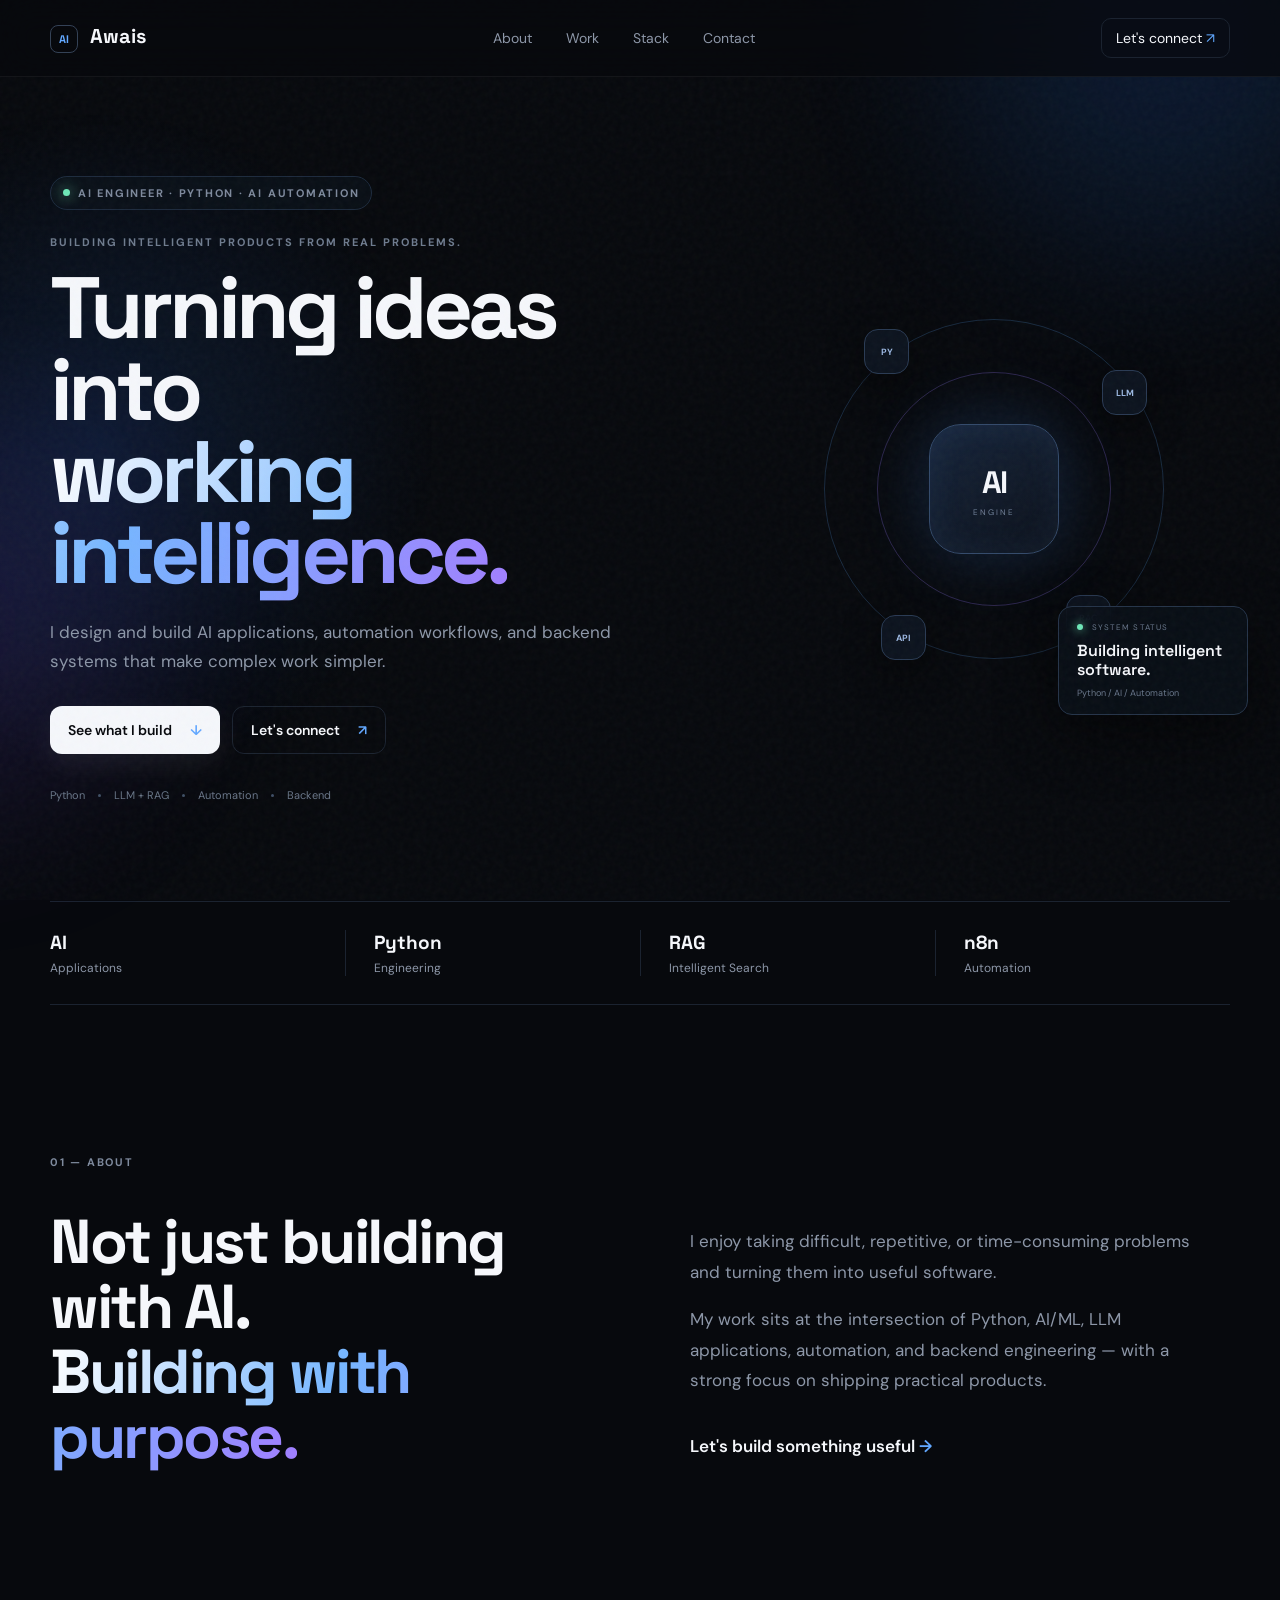
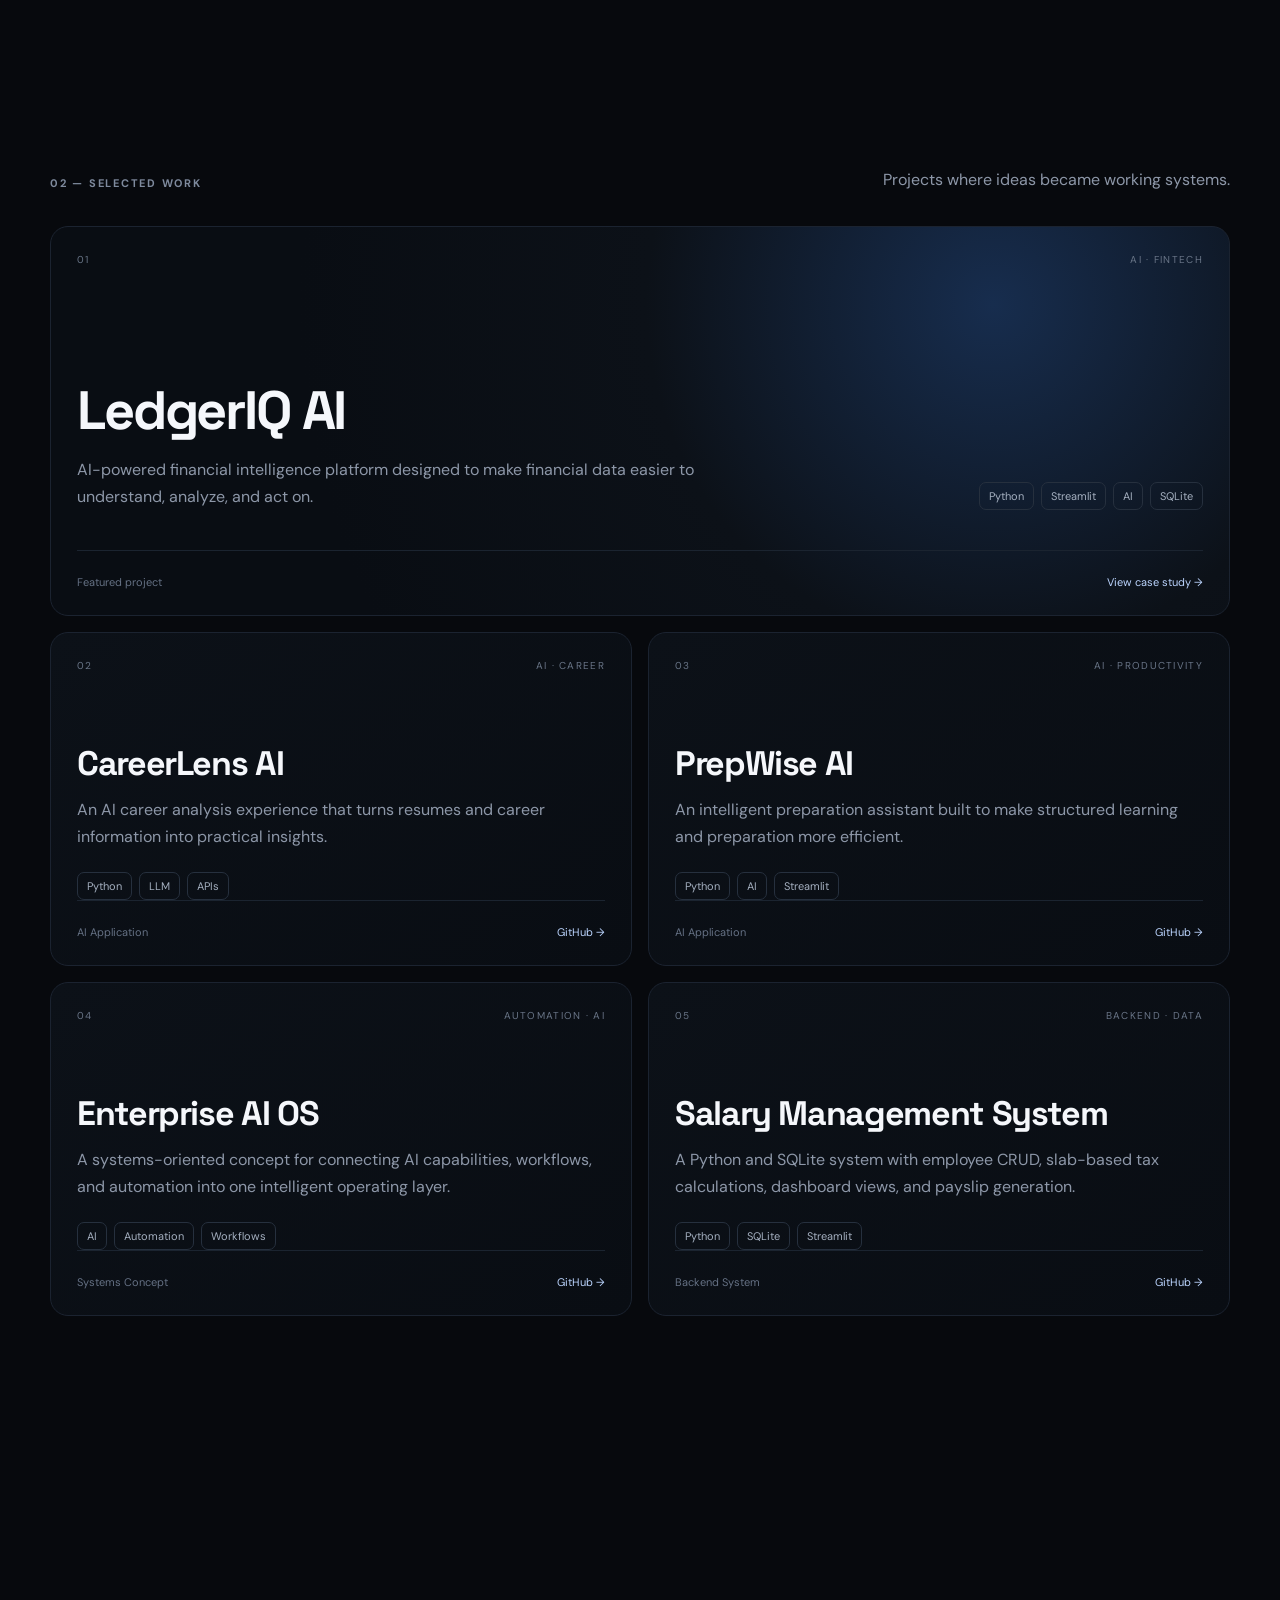
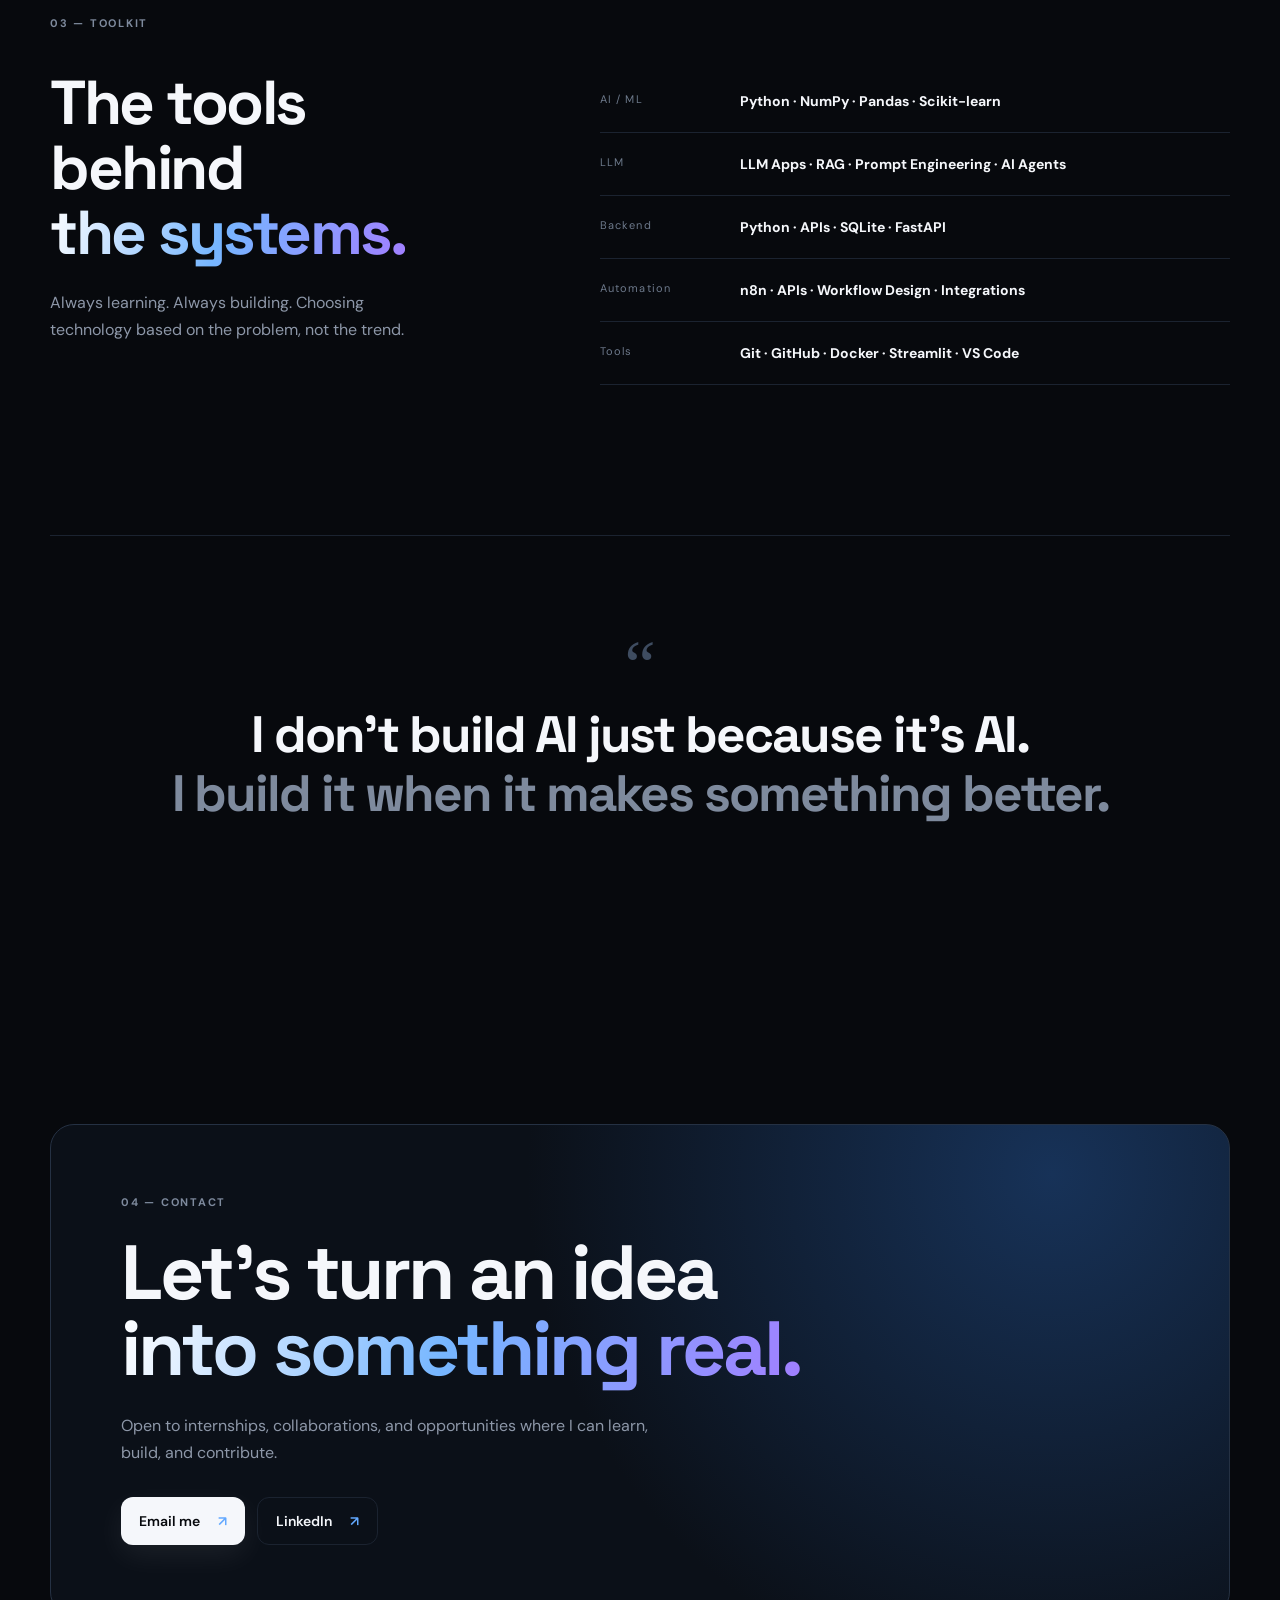
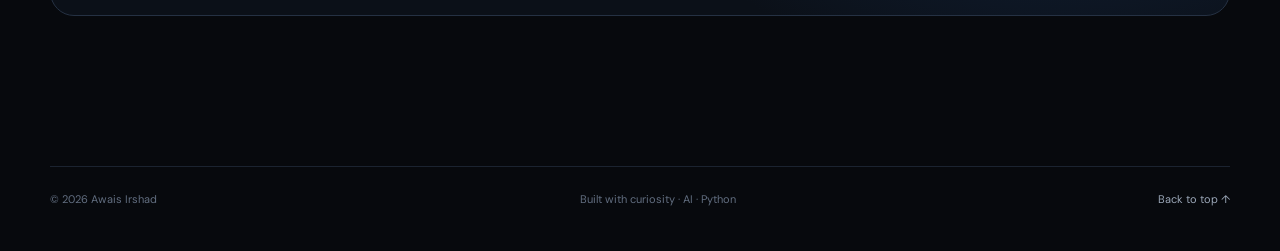
==== index.html @ f5804390 "Update index.html with V3 AI hero" ====
<!DOCTYPE html>
<html lang="en">
<head>
  <meta charset="UTF-8" />
  <meta name="viewport" content="width=device-width, initial-scale=1.0" />
  <meta name="description" content="Awais Irshad — AI Engineer building intelligent applications, automation systems, and backend solutions." />
  <meta name="theme-color" content="#07090d" />
  <title>Awais Irshad — AI Engineer</title>
  <link rel="preconnect" href="https://fonts.googleapis.com" />
  <link rel="preconnect" href="https://fonts.gstatic.com" crossorigin />
  <link href="https://fonts.googleapis.com/css2?family=DM+Sans:wght@400;500;600;700&family=Space+Grotesk:wght@400;500;600;700&display=swap" rel="stylesheet" />
  <link rel="stylesheet" href="style.css" />
</head>
<body>
  <div class="noise"></div><div class="orb orb-a"></div><div class="orb orb-b"></div>
  <header class="nav-wrap"><nav class="nav container"><a class="brand" href="#home"><span>AI</span> Awais</a><div class="nav-links"><a href="#about">About</a><a href="#work">Work</a><a href="#stack">Stack</a><a href="#contact">Contact</a></div><a class="nav-cta" href="mailto:awaisirshad336012@gmail.com">Let's connect <span>↗</span></a><button class="menu-btn" aria-label="Open menu">☰</button></nav></header>
  <main>
    <section id="home" class="hero container"><div class="hero-copy reveal"><div class="eyebrow"><span class="pulse"></span> AI ENGINEER · PYTHON · AUTOMATION</div><div class="hero-kicker">BUILDING INTELLIGENCE FOR THE REAL WORLD</div><h1>Turning ideas into <em>working intelligence.</em></h1><p class="hero-text">I build AI-powered applications, automation workflows, and backend systems that turn complex problems into simple, useful products.</p><div class="hero-actions"><a class="btn btn-primary" href="#work">Explore my work <span>↓</span></a><a class="btn btn-ghost" href="https://github.com/awaisirshad336012" target="_blank" rel="noreferrer">GitHub <span>↗</span></a></div><div class="hero-proof"><span>Python</span><i></i><span>LLM / RAG</span><i></i><span>Automation</span><i></i><span>Backend</span></div></div><div class="hero-visual reveal delay-1"><div class="ai-orbit"><div class="orbit orbit-1"></div><div class="orbit orbit-2"></div><div class="orbit orbit-3"></div><div class="ai-core"><span>AI</span><small>ENGINE</small></div><div class="node node-python">Python</div><div class="node node-llm">LLM</div><div class="node node-rag">RAG</div><div class="node node-api">API</div></div><div class="system-card"><span class="system-dot"></span><div><strong>AI system online</strong><small>building · testing · shipping</small></div><b>01</b></div></div></section>
    <section class="proof container reveal"><div><strong>AI</strong><span>Applications</span></div><div><strong>Python</strong><span>Engineering</span></div><div><strong>RAG</strong><span>Intelligent Search</span></div><div><strong>n8n</strong><span>Automation</span></div></section>
    <section id="about" class="section container"><div class="section-label reveal">01 — ABOUT</div><div class="about-grid"><h2 class="reveal">Not just building with AI.<br /><span>Building with purpose.</span></h2><div class="about-copy reveal delay-1"><p>I enjoy taking difficult, repetitive, or time-consuming problems and turning them into useful software.</p><p>My work sits at the intersection of Python, AI/ML, LLM applications, automation, and backend engineering — with a strong focus on shipping practical products.</p><a class="text-link" href="#contact">Let's build something useful <span>→</span></a></div></div></section>
    <section id="work" class="section container"><div class="section-head reveal"><div class="section-label">02 — SELECTED WORK</div><p>Projects where ideas became working systems.</p></div><div class="projects">
      <article class="project featured reveal"><div class="project-meta"><span>01</span><span>AI · FINTECH</span></div><div class="project-content"><div><h3>LedgerIQ AI</h3><p>AI-powered financial intelligence platform designed to make financial data easier to understand, analyze, and act on.</p></div><div class="tags"><span>Python</span><span>Streamlit</span><span>AI</span><span>SQLite</span></div></div><div class="project-footer"><span>Featured project</span><a href="#contact">View case study →</a></div></article>
      <article class="project reveal delay-1"><div class="project-meta"><span>02</span><span>AI · CAREER</span></div><h3>CareerLens AI</h3><p>An AI career analysis experience that turns resumes and career information into practical insights.</p><div class="tags"><span>Python</span><span>LLM</span><span>APIs</span></div><div class="project-footer"><span>AI Application</span><a href="https://github.com/awaisirshad336012" target="_blank" rel="noreferrer">GitHub →</a></div></article>
      <article class="project reveal delay-2"><div class="project-meta"><span>03</span><span>AI · PRODUCTIVITY</span></div><h3>PrepWise AI</h3><p>An intelligent preparation assistant built to make structured learning and preparation more efficient.</p><div class="tags"><span>Python</span><span>AI</span><span>Streamlit</span></div><div class="project-footer"><span>AI Application</span><a href="https://github.com/awaisirshad336012" target="_blank" rel="noreferrer">GitHub →</a></div></article>
      <article class="project reveal"><div class="project-meta"><span>04</span><span>AUTOMATION · AI</span></div><h3>Enterprise AI OS</h3><p>A systems-oriented concept for connecting AI capabilities, workflows, and automation into one intelligent operating layer.</p><div class="tags"><span>AI</span><span>Automation</span><span>Workflows</span></div><div class="project-footer"><span>Systems Concept</span><a href="https://github.com/awaisirshad336012" target="_blank" rel="noreferrer">GitHub →</a></div></article>
      <article class="project reveal delay-1"><div class="project-meta"><span>05</span><span>BACKEND · DATA</span></div><h3>Salary Management System</h3><p>A Python and SQLite system with employee CRUD, slab-based tax calculations, dashboard views, and payslip generation.</p><div class="tags"><span>Python</span><span>SQLite</span><span>Streamlit</span></div><div class="project-footer"><span>Backend System</span><a href="https://github.com/awaisirshad336012" target="_blank" rel="noreferrer">GitHub →</a></div></article>
    </div></section>
    <section id="stack" class="section container"><div class="section-label reveal">03 — TOOLKIT</div><div class="stack-grid"><div class="stack-intro reveal"><h2>The tools behind<br /><span>the systems.</span></h2><p>Always learning. Always building. Choosing technology based on the problem, not the trend.</p></div><div class="stack-list reveal delay-1"><div><span>AI / ML</span><strong>Python · NumPy · Pandas · Scikit-learn</strong></div><div><span>LLM</span><strong>LLM Apps · RAG · Prompt Engineering · AI Agents</strong></div><div><span>Backend</span><strong>Python · APIs · SQLite · FastAPI</strong></div><div><span>Automation</span><strong>n8n · APIs · Workflow Design · Integrations</strong></div><div><span>Tools</span><strong>Git · GitHub · Docker · Streamlit · VS Code</strong></div></div></div></section>
    <section class="statement container reveal"><span>“</span><h2>I don't build AI just because it's AI.<br /><em>I build it when it makes something better.</em></h2></section>
    <section id="contact" class="contact section container reveal"><div class="contact-card"><div class="section-label">04 — CONTACT</div><h2>Let's turn an idea<br /><span>into something real.</span></h2><p>Open to internships, collaborations, and opportunities where I can learn, build, and contribute.</p><div class="contact-actions"><a class="btn btn-primary" href="mailto:awaisirshad336012@gmail.com">Email me <span>↗</span></a><a class="btn btn-ghost" href="https://www.linkedin.com/in/m-awais-irshad-b93783323" target="_blank" rel="noreferrer">LinkedIn <span>↗</span></a></div></div></section>
  </main>
  <footer class="footer container"><span>© 2026 Awais Irshad</span><span>Built with curiosity · AI · Python</span><a href="#home">Back to top ↑</a></footer><script src="script.js"></script>
</body></html>
---- style.css ----
:root{--bg:#07090d;--panel:#0d1118;--line:#1b2330;--text:#f5f7fb;--muted:#8d97a8;--accent:#62a8ff;--accent2:#9a7cff;--green:#6ee7b7;--max:1180px}*{box-sizing:border-box}html{scroll-behavior:smooth}body{margin:0;background:var(--bg);color:var(--text);font-family:'DM Sans',sans-serif;overflow-x:hidden}.noise{position:fixed;inset:0;opacity:.035;pointer-events:none;z-index:10;background-image:url("data:image/svg+xml,%3Csvg viewBox='0 0 180 180' xmlns='http://www.w3.org/2000/svg'%3E%3Cfilter id='n'%3E%3CfeTurbulence type='fractalNoise' baseFrequency='.9' numOctaves='4' stitchTiles='stitch'/%3E%3C/filter%3E%3Crect width='100%25' height='100%25' filter='url(%23n)'/%3E%3C/svg%3E")}.orb{position:fixed;border-radius:50%;filter:blur(90px);opacity:.13;pointer-events:none}.orb-a{width:430px;height:430px;background:#247bff;top:-180px;right:-100px}.orb-b{width:380px;height:380px;background:#7b4dff;bottom:10%;left:-240px}.container{width:min(calc(100% - 48px),var(--max));margin:auto}.nav-wrap{position:sticky;top:0;z-index:20;background:rgba(7,9,13,.72);backdrop-filter:blur(18px);border-bottom:1px solid rgba(255,255,255,.05)}.nav{height:76px;display:flex;align-items:center;justify-content:space-between}.brand{color:var(--text);text-decoration:none;font-family:'Space Grotesk';font-weight:700;font-size:20px}.brand span{display:inline-grid;place-items:center;width:28px;height:28px;border:1px solid #344256;border-radius:8px;font-size:11px;margin-right:7px;color:var(--accent)}.nav-links{display:flex;gap:34px}.nav-links a,.nav-cta{color:var(--muted);text-decoration:none;font-size:14px;transition:.2s}.nav-links a:hover,.nav-cta:hover{color:var(--text)}.nav-cta{border:1px solid var(--line);padding:10px 14px;border-radius:10px;color:var(--text)}.nav-cta span,.btn span{color:var(--accent)}.menu-btn{display:none;background:none;border:0;color:white;font-size:22px}.hero{min-height:calc(100vh - 76px);display:grid;grid-template-columns:1.15fr .85fr;align-items:center;gap:70px;padding:80px 0;position:relative;isolation:isolate}.hero:before{content:'';position:absolute;width:700px;height:700px;left:-300px;top:20px;background:radial-gradient(circle,rgba(48,125,255,.14),transparent 68%);z-index:-1}.eyebrow,.section-label{font-size:11px;letter-spacing:.16em;color:#7e8a9d;font-weight:700}.hero-copy .eyebrow{display:inline-flex;align-items:center;padding:9px 12px;border:1px solid #1d2a3d;border-radius:999px;background:rgba(12,18,27,.72)}.pulse{display:inline-block;width:7px;height:7px;background:var(--green);border-radius:50%;margin-right:8px;box-shadow:0 0 14px var(--green)}h1,h2,h3{font-family:'Space Grotesk',sans-serif;letter-spacing:-.04em;margin:0}h1{font-size:clamp(52px,7vw,92px);line-height:.98;margin:24px 0}h1 em,h2 span,.hero-gradient{font-style:normal;background:linear-gradient(105deg,#fff 0%,#76b6ff 48%,#a17fff 100%);-webkit-background-clip:text;background-clip:text;color:transparent}.hero-kicker{margin-top:25px;color:#6f7c8f;font-size:11px;letter-spacing:.18em;font-weight:700}.hero-copy h1{font-size:clamp(55px,6.8vw,88px);line-height:.94;letter-spacing:-.055em;margin:18px 0 24px;max-width:760px}.hero-text{max-width:600px;color:var(--muted);font-size:17px;line-height:1.7}.hero-actions,.contact-actions{display:flex;gap:12px;margin-top:30px}.btn{display:inline-flex;gap:18px;align-items:center;padding:14px 18px;border-radius:12px;text-decoration:none;font-weight:600;font-size:14px;transition:transform .2s,border-color .2s}.btn:hover{transform:translateY(-2px)}.btn-primary{background:#f5f7fb;color:#07090d;box-shadow:0 10px 30px rgba(255,255,255,.07)}.btn-ghost{border:1px solid var(--line);color:var(--text)}.hero-proof{display:flex;align-items:center;gap:13px;margin-top:34px;color:#697688;font-size:11px}.hero-proof i{width:3px;height:3px;background:#405066;border-radius:50%}.hero-visual{min-height:500px;display:grid;place-items:center;position:relative}.ai-orbit{width:390px;height:390px;position:relative;display:grid;place-items:center}.orbit-ring{position:absolute;border:1px solid rgba(98,168,255,.2);border-radius:50%;animation:spin 18s linear infinite}.ring-one{inset:25px}.ring-two{inset:78px;border-color:rgba(154,124,255,.25);animation-duration:12s;animation-direction:reverse}.core{width:130px;height:130px;border-radius:32px;display:grid;place-items:center;align-content:center;background:linear-gradient(145deg,#16243a,#0c111a);border:1px solid #334a6b;box-shadow:0 0 70px rgba(70,143,255,.2),inset 0 0 35px rgba(98,168,255,.08);z-index:2}.core span{font:700 31px 'Space Grotesk';letter-spacing:-.06em}.core small{color:#708099;font-size:8px;letter-spacing:.25em;margin-top:5px}.node{position:absolute;width:45px;height:45px;display:grid;place-items:center;border:1px solid #293a53;background:#0c131e;border-radius:14px;color:#9db9e3;font-size:9px;font-weight:700;box-shadow:0 12px 35px #0008}.node-a{top:35px;left:65px}.node-b{top:76px;right:42px}.node-c{bottom:44px;right:78px}.node-d{bottom:24px;left:82px}.system-card{position:absolute;right:-18px;bottom:24px;padding:15px 18px;border:1px solid #253449;border-radius:14px;background:rgba(10,15,23,.88);backdrop-filter:blur(14px);box-shadow:0 20px 55px #0008;min-width:190px}.system-card div{font-size:8px;letter-spacing:.14em;color:#68778b;margin-bottom:10px}.status-dot{display:inline-block;width:6px;height:6px;background:var(--green);border-radius:50%;margin-right:6px;box-shadow:0 0 10px var(--green)}.system-card strong{display:block;font:600 16px/1.15 'Space Grotesk'}.system-card small{display:block;color:#68778b;font-size:9px;margin-top:8px}@keyframes spin{to{transform:rotate(360deg)}}.proof{display:grid;grid-template-columns:repeat(4,1fr);border-top:1px solid var(--line);border-bottom:1px solid var(--line);padding:28px 0}.proof div{display:flex;flex-direction:column;gap:5px;padding-left:28px;border-left:1px solid var(--line)}.proof div:first-child{border-left:0;padding-left:0}.proof strong{font-family:'Space Grotesk';font-size:19px}.proof span{font-size:12px;color:var(--muted)}.section{padding:150px 0}.about-grid{display:grid;grid-template-columns:1fr 1fr;gap:100px;margin-top:40px}.about-grid h2,.stack-intro h2{font-size:clamp(38px,5vw,62px);line-height:1.05}.about-copy{color:var(--muted);font-size:17px;line-height:1.8;max-width:530px}.text-link{color:var(--text);text-decoration:none;font-weight:600;display:inline-block;margin-top:18px}.text-link span{color:var(--accent)}.section-head{display:flex;justify-content:space-between;align-items:end;margin-bottom:36px}.section-head p{color:var(--muted);margin:0}.projects{display:grid;grid-template-columns:1fr 1fr;gap:16px}.project{background:linear-gradient(145deg,#0c1118,#090d13);border:1px solid var(--line);border-radius:18px;padding:26px;min-height:320px;display:flex;flex-direction:column;transition:.3s}.project:hover{transform:translateY(-5px);border-color:#34445a}.project.featured{grid-column:span 2;min-height:390px;background:radial-gradient(circle at 80% 20%,#172d4e 0,#0c1118 35%,#090d13 70%)}.project-meta{display:flex;justify-content:space-between;color:#697587;font-size:10px;letter-spacing:.13em}.project h3{font-size:34px;margin:70px 0 12px}.project.featured h3{font-size:54px}.project p{color:var(--muted);line-height:1.65;max-width:650px;margin:0}.project-content{margin-top:auto;display:flex;justify-content:space-between;gap:30px;align-items:end}.tags{display:flex;gap:7px;flex-wrap:wrap;margin-top:22px}.tags span{font-size:11px;color:#a5b0c0;border:1px solid #26303e;padding:6px 9px;border-radius:7px}.project-footer{margin-top:auto;padding-top:24px;border-top:1px solid #1b2430;display:flex;justify-content:space-between;font-size:11px;color:#657184}.project-footer a{color:#bcd5ff;text-decoration:none}.stack-grid{display:grid;grid-template-columns:1fr 1.4fr;gap:100px;margin-top:40px}.stack-intro p{color:var(--muted);line-height:1.7;max-width:390px;margin-top:24px}.stack-list>div{display:grid;grid-template-columns:120px 1fr;gap:20px;padding:22px 0;border-bottom:1px solid var(--line)}.stack-list span{color:#6d798b;font-size:11px;letter-spacing:.1em}.stack-list strong{font-size:14px}.statement{padding:90px 0 150px;border-top:1px solid var(--line);text-align:center}.statement>span{font-family:Georgia;font-size:70px;color:#3e4c60}.statement h2{font-size:clamp(30px,4vw,54px);line-height:1.15}.statement em{font-style:normal;color:#7e8a9d}.contact-card{border:1px solid #253143;border-radius:24px;padding:70px;background:radial-gradient(circle at 85% 10%,#173258,#0b1018 48%)}.contact-card h2{font-size:clamp(45px,6vw,78px);line-height:1;margin:25px 0}.contact-card p{color:var(--muted);max-width:550px;line-height:1.7}.footer{padding:25px 0 45px;border-top:1px solid var(--line);display:flex;justify-content:space-between;color:#626e80;font-size:11px}.footer a{color:#9ba7b8;text-decoration:none}.reveal{opacity:0;transform:translateY(20px);transition:opacity .7s ease,transform .7s ease}.reveal.visible{opacity:1;transform:none}.delay-1{transition-delay:.1s}.delay-2{transition-delay:.2s}@media(max-width:850px){.container{width:min(calc(100% - 32px),var(--max))}.nav-links,.nav-cta{display:none}.menu-btn{display:block}.hero{grid-template-columns:1fr;padding:70px 0;gap:45px}.hero-copy h1{font-size:clamp(48px,12vw,70px)}.hero-visual{min-height:390px}.ai-orbit{width:320px;height:320px}.system-card{right:0}.proof{grid-template-columns:1fr 1fr;gap:22px}.proof div:nth-child(3){border-left:0;padding-left:0}.about-grid,.stack-grid{grid-template-columns:1fr;gap:40px}.section{padding:100px 0}.projects{grid-template-columns:1fr}.project.featured{grid-column:span 1}.project-content{display:block}.project h3,.project.featured h3{font-size:38px;margin-top:55px}.section-head{display:block}.section-head p{margin-top:12px}.contact-card{padding:45px 28px}.footer{gap:15px;flex-wrap:wrap}}@media(max-width:500px){.container{width:calc(100% - 28px)}.hero-copy h1{font-size:48px}.hero-copy .eyebrow{font-size:9px}.hero-text{font-size:16px}.hero-proof{gap:8px;flex-wrap:wrap}.hero-proof i{display:none}.hero-visual{min-height:330px}.ai-orbit{width:280px;height:280px}.core{width:105px;height:105px}.node{width:40px;height:40px}.system-card{bottom:0;right:4px}.proof strong{font-size:16px}.stack-list>div{grid-template-columns:90px 1fr}.statement{padding-bottom:100px}.contact-card h2{font-size:45px}}
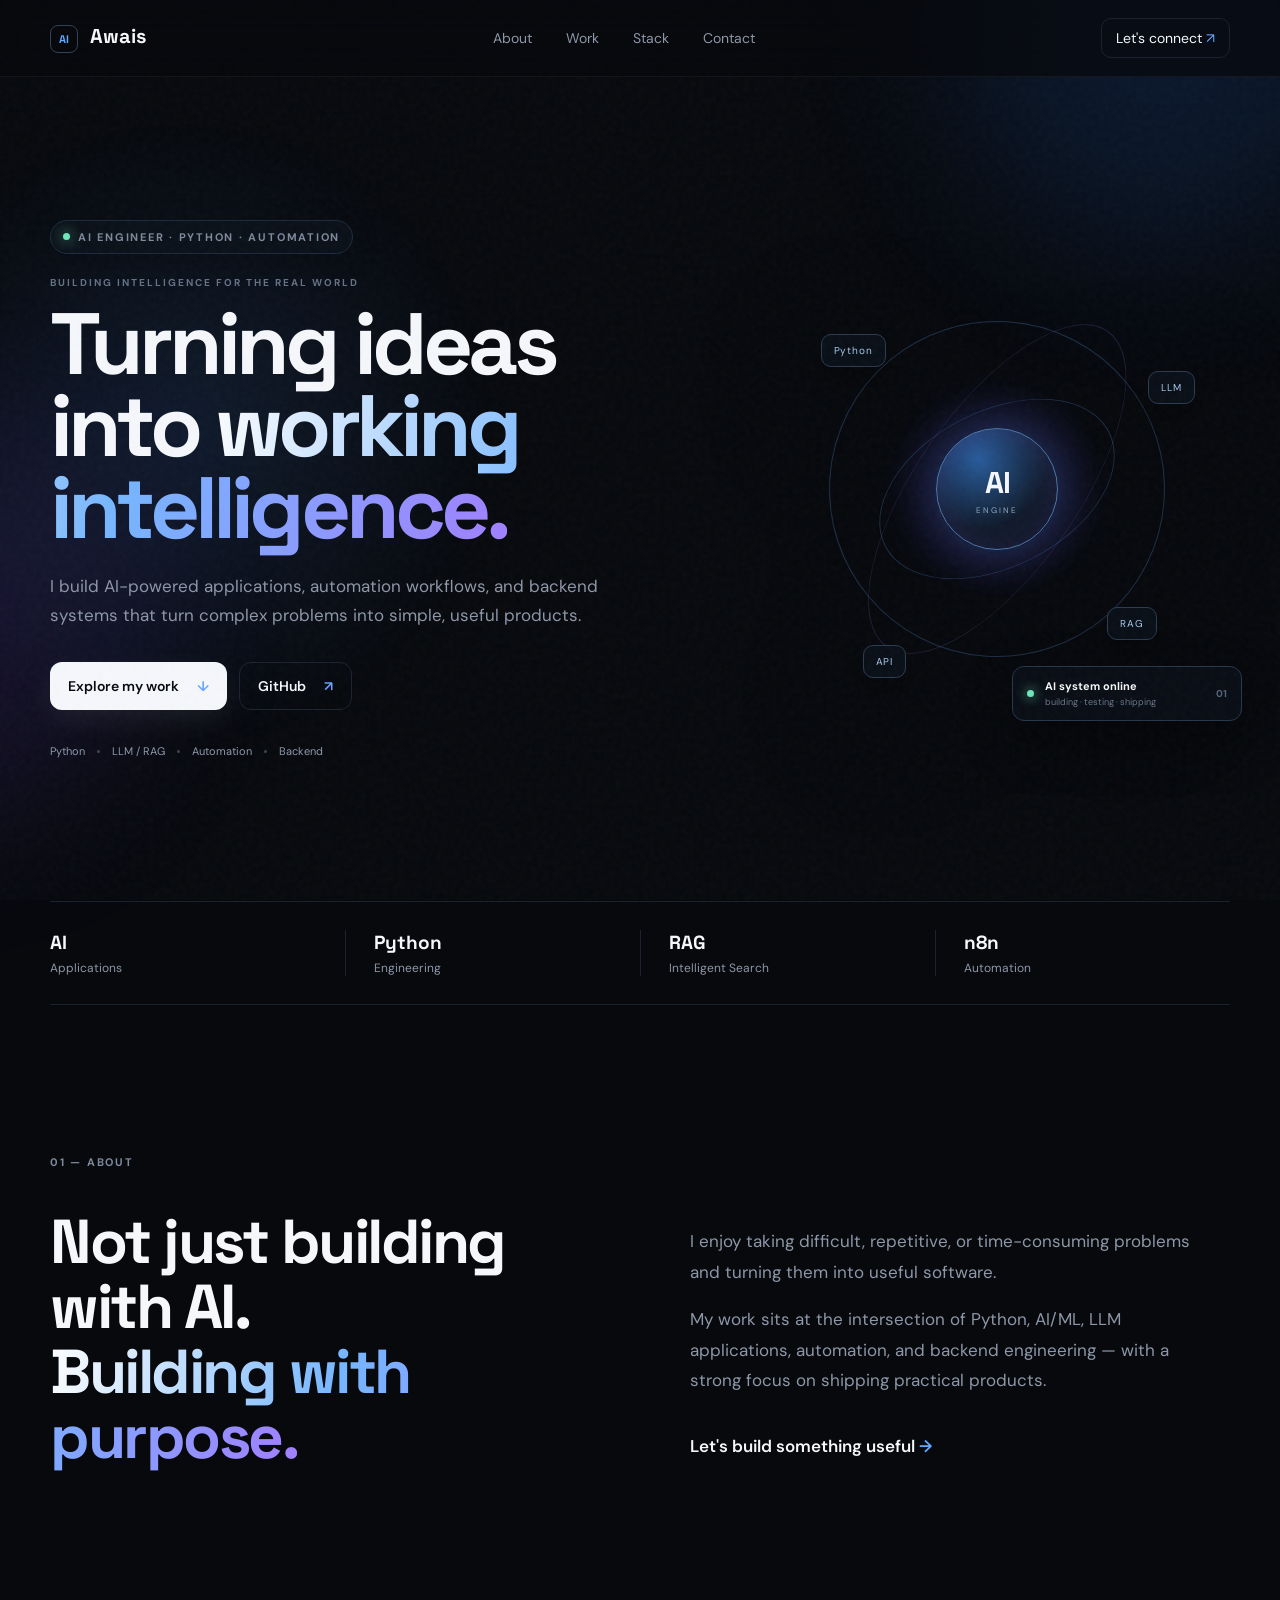
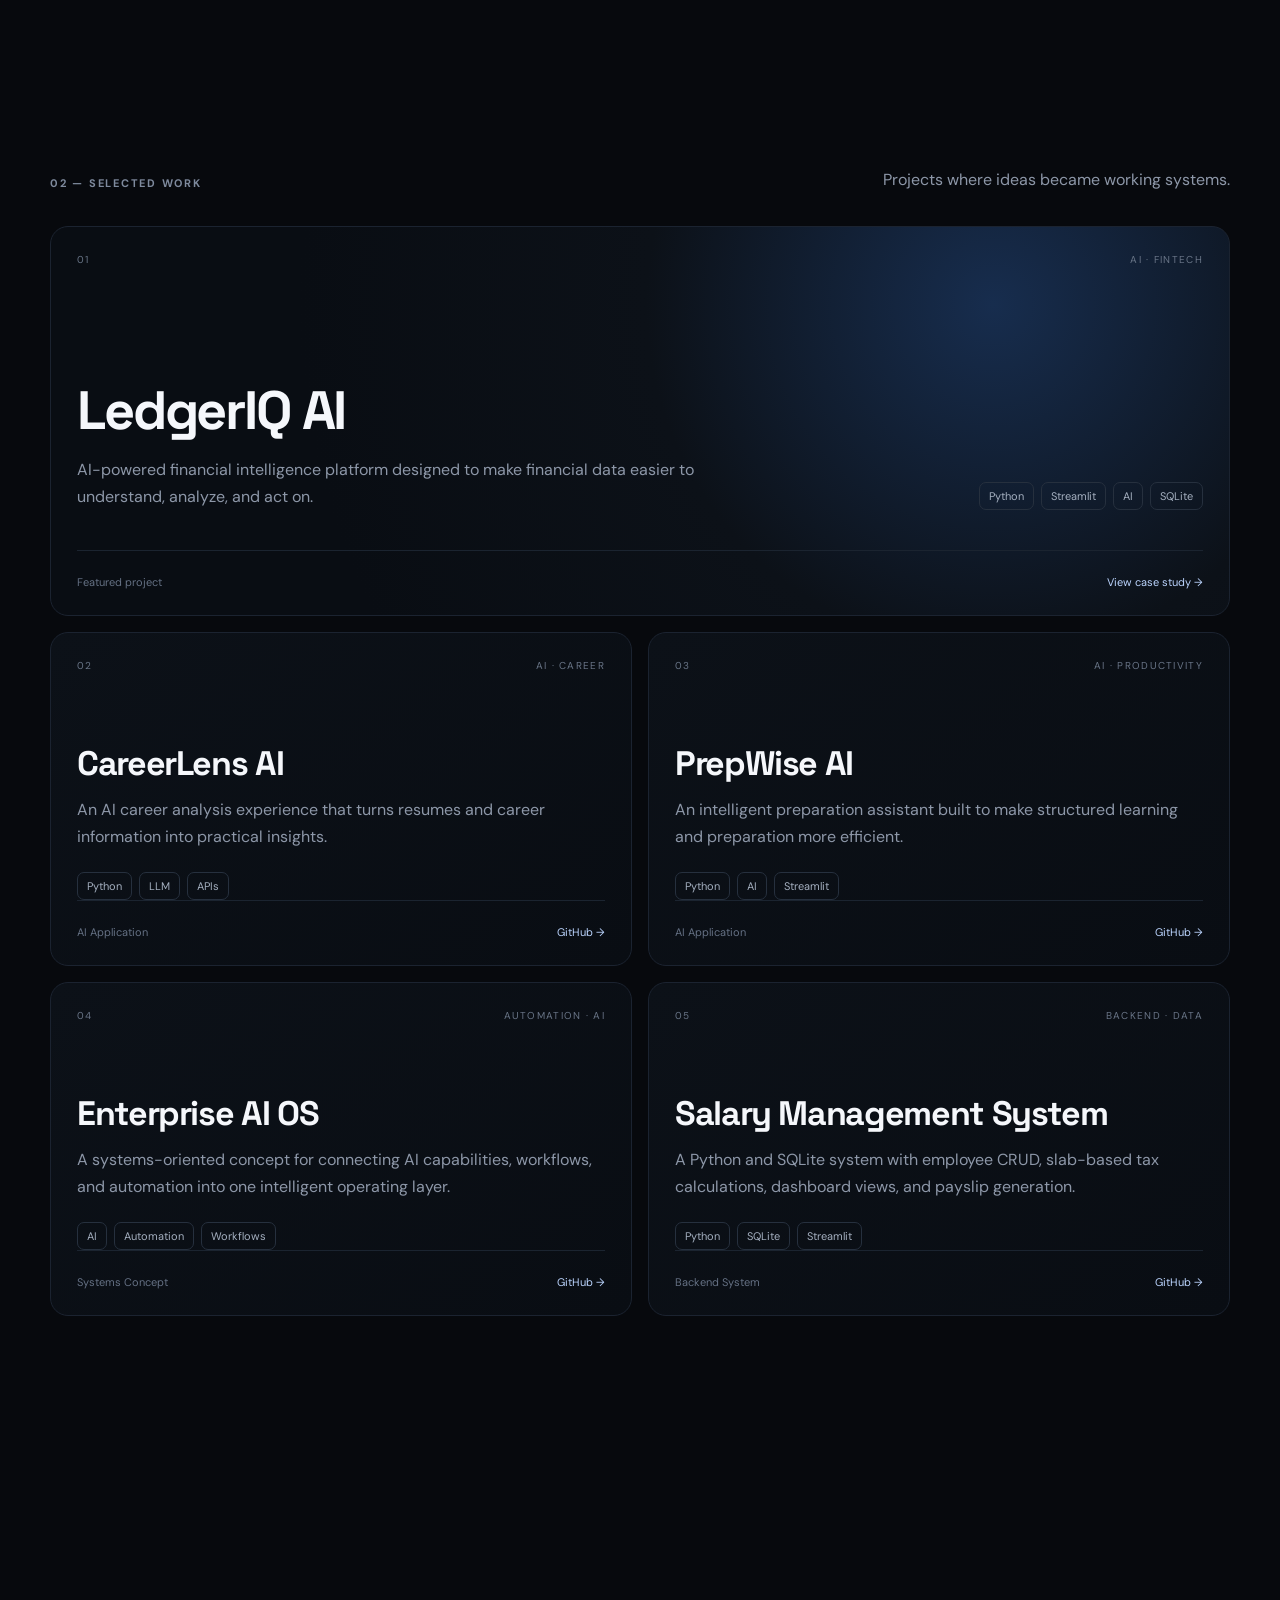
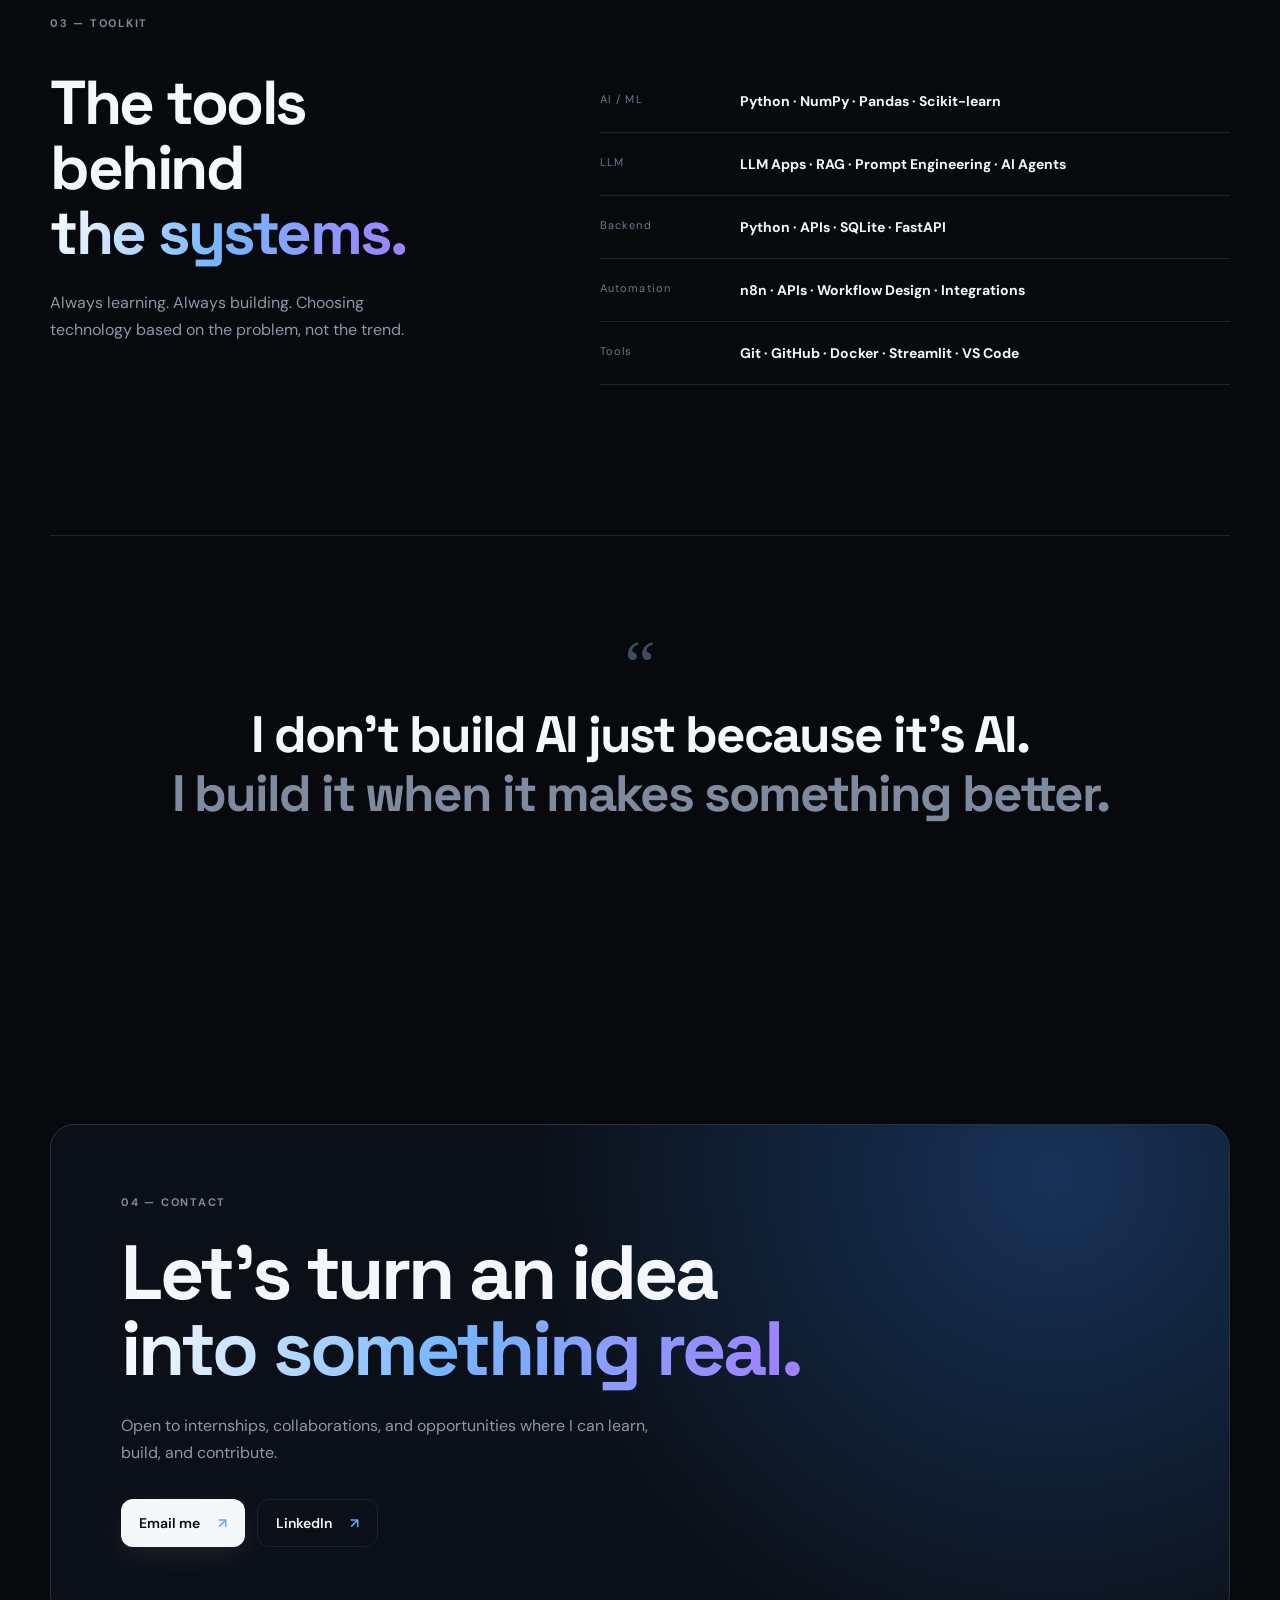
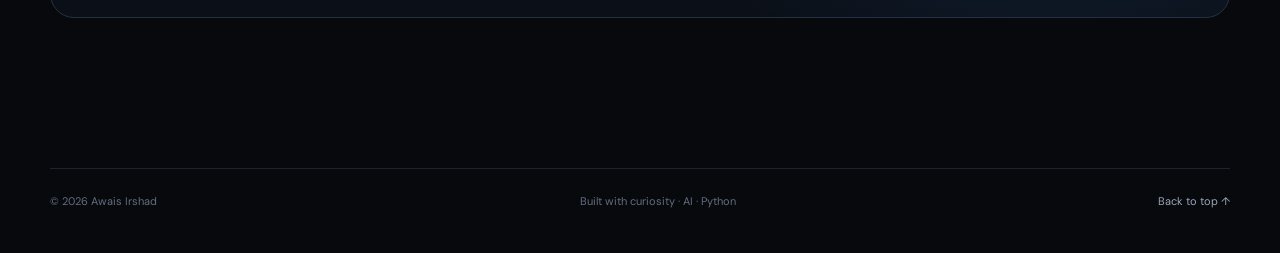
==== commit 80190add: "Connect cinematic welcome experience" ====
--- a/index.html
+++ b/index.html
@@ -29,5 +29,7 @@
     <section class="statement container reveal"><span>“</span><h2>I don't build AI just because it's AI.<br /><em>I build it when it makes something better.</em></h2></section>
     <section id="contact" class="contact section container reveal"><div class="contact-card"><div class="section-label">04 — CONTACT</div><h2>Let's turn an idea<br /><span>into something real.</span></h2><p>Open to internships, collaborations, and opportunities where I can learn, build, and contribute.</p><div class="contact-actions"><a class="btn btn-primary" href="mailto:awaisirshad336012@gmail.com">Email me <span>↗</span></a><a class="btn btn-ghost" href="https://www.linkedin.com/in/m-awais-irshad-b93783323" target="_blank" rel="noreferrer">LinkedIn <span>↗</span></a></div></div></section>
   </main>
-  <footer class="footer container"><span>© 2026 Awais Irshad</span><span>Built with curiosity · AI · Python</span><a href="#home">Back to top ↑</a></footer><script src="script.js"></script>
+  <footer class="footer container"><span>© 2026 Awais Irshad</span><span>Built with curiosity · AI · Python</span><a href="#home">Back to top ↑</a></footer>
+  <script src="welcome.js"></script>
+  <script src="script.js"></script>
 </body></html>
--- a/style.css
+++ b/style.css
@@ -1 +1,4 @@
-:root{--bg:#07090d;--panel:#0d1118;--line:#1b2330;--text:#f5f7fb;--muted:#8d97a8;--accent:#62a8ff;--accent2:#9a7cff;--green:#6ee7b7;--max:1180px}*{box-sizing:border-box}html{scroll-behavior:smooth}body{margin:0;background:var(--bg);color:var(--text);font-family:'DM Sans',sans-serif;overflow-x:hidden}.noise{position:fixed;inset:0;opacity:.035;pointer-events:none;z-index:10;background-image:url("data:image/svg+xml,%3Csvg viewBox='0 0 180 180' xmlns='http://www.w3.org/2000/svg'%3E%3Cfilter id='n'%3E%3CfeTurbulence type='fractalNoise' baseFrequency='.9' numOctaves='4' stitchTiles='stitch'/%3E%3C/filter%3E%3Crect width='100%25' height='100%25' filter='url(%23n)'/%3E%3C/svg%3E")}.orb{position:fixed;border-radius:50%;filter:blur(90px);opacity:.13;pointer-events:none}.orb-a{width:430px;height:430px;background:#247bff;top:-180px;right:-100px}.orb-b{width:380px;height:380px;background:#7b4dff;bottom:10%;left:-240px}.container{width:min(calc(100% - 48px),var(--max));margin:auto}.nav-wrap{position:sticky;top:0;z-index:20;background:rgba(7,9,13,.72);backdrop-filter:blur(18px);border-bottom:1px solid rgba(255,255,255,.05)}.nav{height:76px;display:flex;align-items:center;justify-content:space-between}.brand{color:var(--text);text-decoration:none;font-family:'Space Grotesk';font-weight:700;font-size:20px}.brand span{display:inline-grid;place-items:center;width:28px;height:28px;border:1px solid #344256;border-radius:8px;font-size:11px;margin-right:7px;color:var(--accent)}.nav-links{display:flex;gap:34px}.nav-links a,.nav-cta{color:var(--muted);text-decoration:none;font-size:14px;transition:.2s}.nav-links a:hover,.nav-cta:hover{color:var(--text)}.nav-cta{border:1px solid var(--line);padding:10px 14px;border-radius:10px;color:var(--text)}.nav-cta span,.btn span{color:var(--accent)}.menu-btn{display:none;background:none;border:0;color:white;font-size:22px}.hero{min-height:calc(100vh - 76px);display:grid;grid-template-columns:1.15fr .85fr;align-items:center;gap:70px;padding:80px 0;position:relative;isolation:isolate}.hero:before{content:'';position:absolute;width:700px;height:700px;left:-300px;top:20px;background:radial-gradient(circle,rgba(48,125,255,.14),transparent 68%);z-index:-1}.eyebrow,.section-label{font-size:11px;letter-spacing:.16em;color:#7e8a9d;font-weight:700}.hero-copy .eyebrow{display:inline-flex;align-items:center;padding:9px 12px;border:1px solid #1d2a3d;border-radius:999px;background:rgba(12,18,27,.72)}.pulse{display:inline-block;width:7px;height:7px;background:var(--green);border-radius:50%;margin-right:8px;box-shadow:0 0 14px var(--green)}h1,h2,h3{font-family:'Space Grotesk',sans-serif;letter-spacing:-.04em;margin:0}h1{font-size:clamp(52px,7vw,92px);line-height:.98;margin:24px 0}h1 em,h2 span,.hero-gradient{font-style:normal;background:linear-gradient(105deg,#fff 0%,#76b6ff 48%,#a17fff 100%);-webkit-background-clip:text;background-clip:text;color:transparent}.hero-kicker{margin-top:25px;color:#6f7c8f;font-size:11px;letter-spacing:.18em;font-weight:700}.hero-copy h1{font-size:clamp(55px,6.8vw,88px);line-height:.94;letter-spacing:-.055em;margin:18px 0 24px;max-width:760px}.hero-text{max-width:600px;color:var(--muted);font-size:17px;line-height:1.7}.hero-actions,.contact-actions{display:flex;gap:12px;margin-top:30px}.btn{display:inline-flex;gap:18px;align-items:center;padding:14px 18px;border-radius:12px;text-decoration:none;font-weight:600;font-size:14px;transition:transform .2s,border-color .2s}.btn:hover{transform:translateY(-2px)}.btn-primary{background:#f5f7fb;color:#07090d;box-shadow:0 10px 30px rgba(255,255,255,.07)}.btn-ghost{border:1px solid var(--line);color:var(--text)}.hero-proof{display:flex;align-items:center;gap:13px;margin-top:34px;color:#697688;font-size:11px}.hero-proof i{width:3px;height:3px;background:#405066;border-radius:50%}.hero-visual{min-height:500px;display:grid;place-items:center;position:relative}.ai-orbit{width:390px;height:390px;position:relative;display:grid;place-items:center}.orbit-ring{position:absolute;border:1px solid rgba(98,168,255,.2);border-radius:50%;animation:spin 18s linear infinite}.ring-one{inset:25px}.ring-two{inset:78px;border-color:rgba(154,124,255,.25);animation-duration:12s;animation-direction:reverse}.core{width:130px;height:130px;border-radius:32px;display:grid;place-items:center;align-content:center;background:linear-gradient(145deg,#16243a,#0c111a);border:1px solid #334a6b;box-shadow:0 0 70px rgba(70,143,255,.2),inset 0 0 35px rgba(98,168,255,.08);z-index:2}.core span{font:700 31px 'Space Grotesk';letter-spacing:-.06em}.core small{color:#708099;font-size:8px;letter-spacing:.25em;margin-top:5px}.node{position:absolute;width:45px;height:45px;display:grid;place-items:center;border:1px solid #293a53;background:#0c131e;border-radius:14px;color:#9db9e3;font-size:9px;font-weight:700;box-shadow:0 12px 35px #0008}.node-a{top:35px;left:65px}.node-b{top:76px;right:42px}.node-c{bottom:44px;right:78px}.node-d{bottom:24px;left:82px}.system-card{position:absolute;right:-18px;bottom:24px;padding:15px 18px;border:1px solid #253449;border-radius:14px;background:rgba(10,15,23,.88);backdrop-filter:blur(14px);box-shadow:0 20px 55px #0008;min-width:190px}.system-card div{font-size:8px;letter-spacing:.14em;color:#68778b;margin-bottom:10px}.status-dot{display:inline-block;width:6px;height:6px;background:var(--green);border-radius:50%;margin-right:6px;box-shadow:0 0 10px var(--green)}.system-card strong{display:block;font:600 16px/1.15 'Space Grotesk'}.system-card small{display:block;color:#68778b;font-size:9px;margin-top:8px}@keyframes spin{to{transform:rotate(360deg)}}.proof{display:grid;grid-template-columns:repeat(4,1fr);border-top:1px solid var(--line);border-bottom:1px solid var(--line);padding:28px 0}.proof div{display:flex;flex-direction:column;gap:5px;padding-left:28px;border-left:1px solid var(--line)}.proof div:first-child{border-left:0;padding-left:0}.proof strong{font-family:'Space Grotesk';font-size:19px}.proof span{font-size:12px;color:var(--muted)}.section{padding:150px 0}.about-grid{display:grid;grid-template-columns:1fr 1fr;gap:100px;margin-top:40px}.about-grid h2,.stack-intro h2{font-size:clamp(38px,5vw,62px);line-height:1.05}.about-copy{color:var(--muted);font-size:17px;line-height:1.8;max-width:530px}.text-link{color:var(--text);text-decoration:none;font-weight:600;display:inline-block;margin-top:18px}.text-link span{color:var(--accent)}.section-head{display:flex;justify-content:space-between;align-items:end;margin-bottom:36px}.section-head p{color:var(--muted);margin:0}.projects{display:grid;grid-template-columns:1fr 1fr;gap:16px}.project{background:linear-gradient(145deg,#0c1118,#090d13);border:1px solid var(--line);border-radius:18px;padding:26px;min-height:320px;display:flex;flex-direction:column;transition:.3s}.project:hover{transform:translateY(-5px);border-color:#34445a}.project.featured{grid-column:span 2;min-height:390px;background:radial-gradient(circle at 80% 20%,#172d4e 0,#0c1118 35%,#090d13 70%)}.project-meta{display:flex;justify-content:space-between;color:#697587;font-size:10px;letter-spacing:.13em}.project h3{font-size:34px;margin:70px 0 12px}.project.featured h3{font-size:54px}.project p{color:var(--muted);line-height:1.65;max-width:650px;margin:0}.project-content{margin-top:auto;display:flex;justify-content:space-between;gap:30px;align-items:end}.tags{display:flex;gap:7px;flex-wrap:wrap;margin-top:22px}.tags span{font-size:11px;color:#a5b0c0;border:1px solid #26303e;padding:6px 9px;border-radius:7px}.project-footer{margin-top:auto;padding-top:24px;border-top:1px solid #1b2430;display:flex;justify-content:space-between;font-size:11px;color:#657184}.project-footer a{color:#bcd5ff;text-decoration:none}.stack-grid{display:grid;grid-template-columns:1fr 1.4fr;gap:100px;margin-top:40px}.stack-intro p{color:var(--muted);line-height:1.7;max-width:390px;margin-top:24px}.stack-list>div{display:grid;grid-template-columns:120px 1fr;gap:20px;padding:22px 0;border-bottom:1px solid var(--line)}.stack-list span{color:#6d798b;font-size:11px;letter-spacing:.1em}.stack-list strong{font-size:14px}.statement{padding:90px 0 150px;border-top:1px solid var(--line);text-align:center}.statement>span{font-family:Georgia;font-size:70px;color:#3e4c60}.statement h2{font-size:clamp(30px,4vw,54px);line-height:1.15}.statement em{font-style:normal;color:#7e8a9d}.contact-card{border:1px solid #253143;border-radius:24px;padding:70px;background:radial-gradient(circle at 85% 10%,#173258,#0b1018 48%)}.contact-card h2{font-size:clamp(45px,6vw,78px);line-height:1;margin:25px 0}.contact-card p{color:var(--muted);max-width:550px;line-height:1.7}.footer{padding:25px 0 45px;border-top:1px solid var(--line);display:flex;justify-content:space-between;color:#626e80;font-size:11px}.footer a{color:#9ba7b8;text-decoration:none}.reveal{opacity:0;transform:translateY(20px);transition:opacity .7s ease,transform .7s ease}.reveal.visible{opacity:1;transform:none}.delay-1{transition-delay:.1s}.delay-2{transition-delay:.2s}@media(max-width:850px){.container{width:min(calc(100% - 32px),var(--max))}.nav-links,.nav-cta{display:none}.menu-btn{display:block}.hero{grid-template-columns:1fr;padding:70px 0;gap:45px}.hero-copy h1{font-size:clamp(48px,12vw,70px)}.hero-visual{min-height:390px}.ai-orbit{width:320px;height:320px}.system-card{right:0}.proof{grid-template-columns:1fr 1fr;gap:22px}.proof div:nth-child(3){border-left:0;padding-left:0}.about-grid,.stack-grid{grid-template-columns:1fr;gap:40px}.section{padding:100px 0}.projects{grid-template-columns:1fr}.project.featured{grid-column:span 1}.project-content{display:block}.project h3,.project.featured h3{font-size:38px;margin-top:55px}.section-head{display:block}.section-head p{margin-top:12px}.contact-card{padding:45px 28px}.footer{gap:15px;flex-wrap:wrap}}@media(max-width:500px){.container{width:calc(100% - 28px)}.hero-copy h1{font-size:48px}.hero-copy .eyebrow{font-size:9px}.hero-text{font-size:16px}.hero-proof{gap:8px;flex-wrap:wrap}.hero-proof i{display:none}.hero-visual{min-height:330px}.ai-orbit{width:280px;height:280px}.core{width:105px;height:105px}.node{width:40px;height:40px}.system-card{bottom:0;right:4px}.proof strong{font-size:16px}.stack-list>div{grid-template-columns:90px 1fr}.statement{padding-bottom:100px}.contact-card h2{font-size:45px}}+:root{--bg:#07090d;--panel:#0d1118;--line:#1b2330;--text:#f5f7fb;--muted:#8d97a8;--accent:#62a8ff;--accent2:#9a7cff;--green:#6ee7b7;--max:1180px}*{box-sizing:border-box}html{scroll-behavior:smooth}body{margin:0;background:var(--bg);color:var(--text);font-family:'DM Sans',sans-serif;overflow-x:hidden}.noise{position:fixed;inset:0;opacity:.035;pointer-events:none;z-index:10;background-image:url("data:image/svg+xml,%3Csvg viewBox='0 0 180 180' xmlns='http://www.w3.org/2000/svg'%3E%3Cfilter id='n'%3E%3CfeTurbulence type='fractalNoise' baseFrequency='.9' numOctaves='4' stitchTiles='stitch'/%3E%3C/filter%3E%3Crect width='100%25' height='100%25' filter='url(%23n)'/%3E%3C/svg%3E")}.orb{position:fixed;border-radius:50%;filter:blur(90px);opacity:.13;pointer-events:none}.orb-a{width:430px;height:430px;background:#247bff;top:-180px;right:-100px}.orb-b{width:380px;height:380px;background:#7b4dff;bottom:10%;left:-240px}.container{width:min(calc(100% - 48px),var(--max));margin:auto}.nav-wrap{position:sticky;top:0;z-index:20;background:rgba(7,9,13,.72);backdrop-filter:blur(18px);border-bottom:1px solid rgba(255,255,255,.05)}.nav{height:76px;display:flex;align-items:center;justify-content:space-between}.brand{color:var(--text);text-decoration:none;font-family:'Space Grotesk';font-weight:700;font-size:20px}.brand span{display:inline-grid;place-items:center;width:28px;height:28px;border:1px solid #344256;border-radius:8px;font-size:11px;margin-right:7px;color:var(--accent)}.nav-links{display:flex;gap:34px}.nav-links a,.nav-cta{color:var(--muted);text-decoration:none;font-size:14px;transition:.2s}.nav-links a:hover,.nav-cta:hover{color:var(--text)}.nav-cta{border:1px solid var(--line);padding:10px 14px;border-radius:10px;color:var(--text)}.nav-cta span,.btn span{color:var(--accent)}.menu-btn{display:none;background:none;border:0;color:white;font-size:22px}.hero{min-height:calc(100vh - 76px);display:grid;grid-template-columns:1.15fr .85fr;align-items:center;gap:84px;padding:80px 0;position:relative;isolation:isolate}.hero:before{content:'';position:absolute;width:650px;height:650px;left:-190px;top:30px;background:radial-gradient(circle,rgba(73,143,255,.13),transparent 68%);z-index:-1;pointer-events:none}.eyebrow,.section-label{font-size:11px;letter-spacing:.16em;color:#7e8a9d;font-weight:700}.hero-copy{max-width:720px}.hero-copy .eyebrow{display:inline-flex;align-items:center;padding:9px 12px;border:1px solid #1d2a3d;border-radius:999px;background:rgba(12,18,27,.72);box-shadow:0 8px 30px rgba(0,0,0,.2)}.pulse{display:inline-block;width:7px;height:7px;background:var(--green);border-radius:50%;margin-right:8px;box-shadow:0 0 14px var(--green)}h1,h2,h3{font-family:'Space Grotesk',sans-serif;letter-spacing:-.04em;margin:0}h1{font-size:clamp(52px,7vw,92px);line-height:.98;margin:24px 0}h1 em,h2 span{font-style:normal;background:linear-gradient(105deg,#fff,#76b6ff 48%,#a17fff);-webkit-background-clip:text;background-clip:text;color:transparent}.hero-kicker{margin-top:22px;color:#647286;font-size:10px;font-weight:700;letter-spacing:.2em}.hero-copy h1{font-size:clamp(56px,6.8vw,88px);line-height:.94;letter-spacing:-.055em;margin:14px 0 24px;max-width:760px}.hero-text{max-width:610px;color:var(--muted);font-size:17px;line-height:1.7}.hero-actions,.contact-actions{display:flex;gap:12px;margin-top:32px}.btn{display:inline-flex;gap:18px;align-items:center;padding:14px 18px;border-radius:12px;text-decoration:none;font-weight:600;font-size:14px;transition:transform .2s,border-color .2s}.btn:hover{transform:translateY(-2px)}.btn-primary{background:#f5f7fb;color:#07090d;box-shadow:0 10px 30px rgba(255,255,255,.07)}.btn-ghost{border:1px solid var(--line);color:var(--text)}.hero-proof{display:flex;align-items:center;gap:12px;margin-top:34px;color:#8c99ab;font-size:11px}.hero-proof i{width:3px;height:3px;border-radius:50%;background:#3b4656}.hero-visual{min-height:500px;display:grid;place-items:center;position:relative}.ai-orbit{width:min(420px,100%);aspect-ratio:1;position:relative;display:grid;place-items:center;filter:drop-shadow(0 30px 70px rgba(0,0,0,.35))}.ai-orbit:before{content:'';position:absolute;inset:24%;border-radius:50%;background:radial-gradient(circle,rgba(72,148,255,.3),rgba(109,79,255,.12) 40%,transparent 72%);filter:blur(8px)}.orbit{position:absolute;border:1px solid rgba(101,164,255,.24);border-radius:50%;transform:rotate(-18deg)}.orbit-1{inset:10%;animation:spin 16s linear infinite}.orbit-2{inset:20%;transform:rotate(63deg) scaleX(.62);animation:spinReverse 12s linear infinite}.orbit-3{inset:4%;transform:rotate(35deg) scaleX(.42);border-color:rgba(160,126,255,.2);animation:spin 20s linear infinite}.ai-core{width:122px;height:122px;border-radius:50%;display:flex;flex-direction:column;align-items:center;justify-content:center;background:radial-gradient(circle at 35% 25%,#285c9b,#101a2a 58%,#0a0e15);border:1px solid #4c78aa;box-shadow:0 0 50px rgba(74,151,255,.25),inset 0 0 30px rgba(123,96,255,.16);z-index:3}.ai-core span{font:700 30px 'Space Grotesk';letter-spacing:-.06em}.ai-core small{font-size:8px;letter-spacing:.24em;color:#8ea9c9;margin-top:3px}.node{position:absolute;padding:9px 12px;border:1px solid #2b3b51;background:rgba(11,17,26,.88);border-radius:10px;color:#a9c8ee;font-size:10px;letter-spacing:.08em;box-shadow:0 12px 30px rgba(0,0,0,.35);z-index:4;backdrop-filter:blur(10px)}.node-python{top:13%;left:8%}.node-llm{top:22%;right:3%}.node-rag{bottom:14%;right:12%}.node-api{bottom:5%;left:18%}.system-card{position:absolute;right:-12px;bottom:18px;display:flex;align-items:center;gap:11px;padding:12px 14px;border:1px solid #26364c;border-radius:12px;background:rgba(10,15,23,.9);box-shadow:0 20px 50px rgba(0,0,0,.4);backdrop-filter:blur(14px);min-width:230px}.system-card strong,.system-card small{display:block}.system-card strong{font-size:11px}.system-card small{font-size:9px;color:#69788d;margin-top:3px}.system-card b{margin-left:auto;color:#52647b;font-size:10px}.system-dot{width:7px;height:7px;border-radius:50%;background:var(--green);box-shadow:0 0 12px var(--green)}@keyframes spin{to{transform:rotate(342deg)}}@keyframes spinReverse{to{transform:rotate(-297deg)}}.proof{display:grid;grid-template-columns:repeat(4,1fr);border-top:1px solid var(--line);border-bottom:1px solid var(--line);padding:28px 0}.proof div{display:flex;flex-direction:column;gap:5px;padding-left:28px;border-left:1px solid var(--line)}.proof div:first-child{border-left:0;padding-left:0}.proof strong{font-family:'Space Grotesk';font-size:19px}.proof span{font-size:12px;color:var(--muted)}.proof div{transition:transform .25s ease}.proof div:hover{transform:translateY(-3px)}.section{padding:150px 0}.about-grid{display:grid;grid-template-columns:1fr 1fr;gap:100px;margin-top:40px}.about-grid h2,.stack-intro h2{font-size:clamp(38px,5vw,62px);line-height:1.05}.about-copy{color:var(--muted);font-size:17px;line-height:1.8;max-width:530px}.text-link{color:var(--text);text-decoration:none;font-weight:600;display:inline-block;margin-top:18px}.text-link span{color:var(--accent)}.section-head{display:flex;justify-content:space-between;align-items:end;margin-bottom:36px}.section-head p{color:var(--muted);margin:0}.projects{display:grid;grid-template-columns:1fr 1fr;gap:16px}.project{background:linear-gradient(145deg,#0c1118,#090d13);border:1px solid var(--line);border-radius:18px;padding:26px;min-height:320px;display:flex;flex-direction:column;transition:.3s}.project:hover{transform:translateY(-5px);border-color:#34445a}.project.featured{grid-column:span 2;min-height:390px;background:radial-gradient(circle at 80% 20%,#172d4e 0,#0c1118 35%,#090d13 70%)}.project-meta{display:flex;justify-content:space-between;color:#697587;font-size:10px;letter-spacing:.13em}.project h3{font-size:34px;margin:70px 0 12px}.project.featured h3{font-size:54px}.project p{color:var(--muted);line-height:1.65;max-width:650px;margin:0}.project-content{margin-top:auto;display:flex;justify-content:space-between;gap:30px;align-items:end}.tags{display:flex;gap:7px;flex-wrap:wrap;margin-top:22px}.tags span{font-size:11px;color:#a5b0c0;border:1px solid #26303e;padding:6px 9px;border-radius:7px}.project-footer{margin-top:auto;padding-top:24px;border-top:1px solid #1b2430;display:flex;justify-content:space-between;font-size:11px;color:#657184}.project-footer a{color:#bcd5ff;text-decoration:none}.stack-grid{display:grid;grid-template-columns:1fr 1.4fr;gap:100px;margin-top:40px}.stack-intro p{color:var(--muted);line-height:1.7;max-width:390px;margin-top:24px}.stack-list>div{display:grid;grid-template-columns:120px 1fr;gap:20px;padding:22px 0;border-bottom:1px solid var(--line)}.stack-list span{color:#6d798b;font-size:11px;letter-spacing:.1em}.stack-list strong{font-size:14px}.statement{padding:90px 0 150px;border-top:1px solid var(--line);text-align:center}.statement>span{font-family:Georgia;font-size:70px;color:#3e4c60}.statement h2{font-size:clamp(30px,4vw,54px);line-height:1.15}.statement em{font-style:normal;color:#7e8a9d}.contact-card{border:1px solid #253143;border-radius:24px;padding:70px;background:radial-gradient(circle at 85% 10%,#173258,#0b1018 48%)}.contact-card h2{font-size:clamp(45px,6vw,78px);line-height:1;margin:25px 0}.contact-card p{color:var(--muted);max-width:550px;line-height:1.7}.footer{padding:25px 0 45px;border-top:1px solid var(--line);display:flex;justify-content:space-between;color:#626e80;font-size:11px}.footer a{color:#9ba7b8;text-decoration:none}.reveal{opacity:0;transform:translateY(20px);transition:opacity .7s ease,transform .7s ease}.reveal.visible{opacity:1;transform:none}.delay-1{transition-delay:.1s}.delay-2{transition-delay:.2s}
+
+/* Personal welcome intro */
+body.intro-active{overflow:hidden}.welcome-screen{position:fixed;inset:0;z-index:100;overflow:hidden;background:radial-gradient(circle at 50% 22%,rgba(38,76,120,.28),transparent 36%),linear-gradient(115deg,#05070b 0%,#080d14 52%,#030508 100%);display:flex;align-items:center;justify-content:center;isolation:isolate;cursor:pointer;animation:welcome-in .8s ease both}.welcome-screen:before{content:'';position:absolute;inset:0;background:linear-gradient(90deg,transparent 0%,rgba(255,255,255,.025) 50%,transparent 100%);transform:translateX(-100%);animation:welcome-sweep 2.6s ease .35s forwards}.welcome-screen.is-leaving{animation:welcome-out .9s ease forwards}.welcome-copy{position:absolute;left:clamp(28px,9vw,140px);top:50%;transform:translateY(-50%);z-index:3}.welcome-eyebrow{display:block;font-size:10px;letter-spacing:.28em;color:#738198;margin-bottom:24px}.welcome-copy h2,.welcome-copy h1{font-family:'Space Grotesk',sans-serif;font-weight:500;letter-spacing:-.045em;margin:0}.welcome-copy h2{font-size:clamp(34px,4vw,62px);color:#e8edf5;line-height:1.02}.welcome-copy h1{font-size:clamp(50px,6vw,94px);line-height:.96;margin-top:10px}.welcome-copy em{font-style:normal;background:linear-gradient(105deg,#fff,#74b7ff 55%,#a17fff);-webkit-background-clip:text;background-clip:text;color:transparent}.welcome-line{display:block;width:84px;height:1px;background:linear-gradient(90deg,#62a8ff,transparent);margin-top:30px}.welcome-person-wrap{position:absolute;right:clamp(10%,16vw,22%);bottom:0;width:min(360px,32vw);height:min(78vh,700px);display:flex;align-items:flex-end;justify-content:center;z-index:2}.welcome-person-light{position:absolute;bottom:0;width:70%;height:82%;background:radial-gradient(ellipse,rgba(69,131,205,.25),transparent 66%);filter:blur(18px)}.welcome-person{position:relative;width:100%;height:100%;object-fit:contain;object-position:center bottom;filter:drop-shadow(0 24px 55px rgba(0,0,0,.65));opacity:0;transform:translateY(70px) scale(.96);animation:person-enter 1.15s cubic-bezier(.2,.8,.2,1) .45s forwards,person-bow 1.15s ease 1.55s both}.welcome-foot{position:absolute;left:clamp(28px,5vw,80px);right:clamp(28px,5vw,80px);bottom:30px;display:flex;justify-content:space-between;gap:20px;color:#526177;font-size:9px;letter-spacing:.22em;z-index:4}.welcome-foot span:last-child{color:#90a0b7}.welcome-screen:after{content:'';position:absolute;left:0;right:0;bottom:0;height:1px;background:linear-gradient(90deg,transparent,#294e79,transparent);box-shadow:0 0 18px rgba(98,168,255,.35)}@keyframes welcome-in{from{opacity:0}to{opacity:1}}@keyframes welcome-sweep{to{transform:translateX(100%)}}@keyframes person-enter{to{opacity:1;transform:translateY(0) scale(1)}}@keyframes person-bow{0%,100%{transform:translateY(0) rotateX(0)}45%{transform:translateY(13px) rotateX(10deg)}70%{transform:translateY(5px) rotateX(4deg)}}@keyframes welcome-out{to{opacity:0;transform:scale(1.02);visibility:hidden}}@media(max-width:850px){.container{width:min(calc(100% - 32px),var(--max))}.nav-links,.nav-cta{display:none}.menu-btn{display:block}.hero{grid-template-columns:1fr;padding:70px 0;gap:50px}.hero-copy h1{font-size:clamp(48px,12vw,70px)}.hero-visual{min-height:400px}.hero:before{left:-300px}.proof{grid-template-columns:1fr 1fr;gap:22px}.proof div:nth-child(3){border-left:0;padding-left:0}.about-grid,.stack-grid{grid-template-columns:1fr;gap:40px}.section{padding:100px 0}.projects{grid-template-columns:1fr}.project.featured{grid-column:span 1}.project-content{display:block}.project h3,.project.featured h3{font-size:38px;margin-top:55px}.section-head{display:block}.section-head p{margin-top:12px}.contact-card{padding:45px 28px}.footer{gap:15px;flex-wrap:wrap}.system-card{right:0}.node-python{left:2%}.node-llm{right:0}.welcome-copy{left:24px;top:24%;transform:none}.welcome-copy h2{font-size:32px}.welcome-copy h1{font-size:48px}.welcome-person-wrap{right:12%;width:270px;height:55vh}.welcome-foot{font-size:8px;bottom:22px}.welcome-foot span:first-child{display:none}}@media(max-width:500px){.container{width:calc(100% - 28px)}h1{font-size:49px}.hero-copy h1{font-size:48px}.hero-copy .eyebrow{font-size:9px}.hero-text{font-size:16px}.hero-proof{gap:8px;flex-wrap:wrap}.hero-proof i{display:none}.hero-visual{min-height:330px}.ai-orbit{width:320px}.ai-core{width:94px;height:94px}.ai-core span{font-size:24px}.system-card{min-width:205px;bottom:0}.proof strong{font-size:16px}.stack-list>div{grid-template-columns:90px 1fr}.statement{padding-bottom:100px}.contact-card h2{font-size:45px}.node{font-size:9px;padding:7px 9px}.welcome-copy{top:15%;left:20px}.welcome-copy h2{font-size:27px}.welcome-copy h1{font-size:42px}.welcome-person-wrap{right:4%;width:250px;height:52vh}.welcome-foot{left:20px;right:20px;justify-content:flex-end}.welcome-foot span:last-child{font-size:8px}}
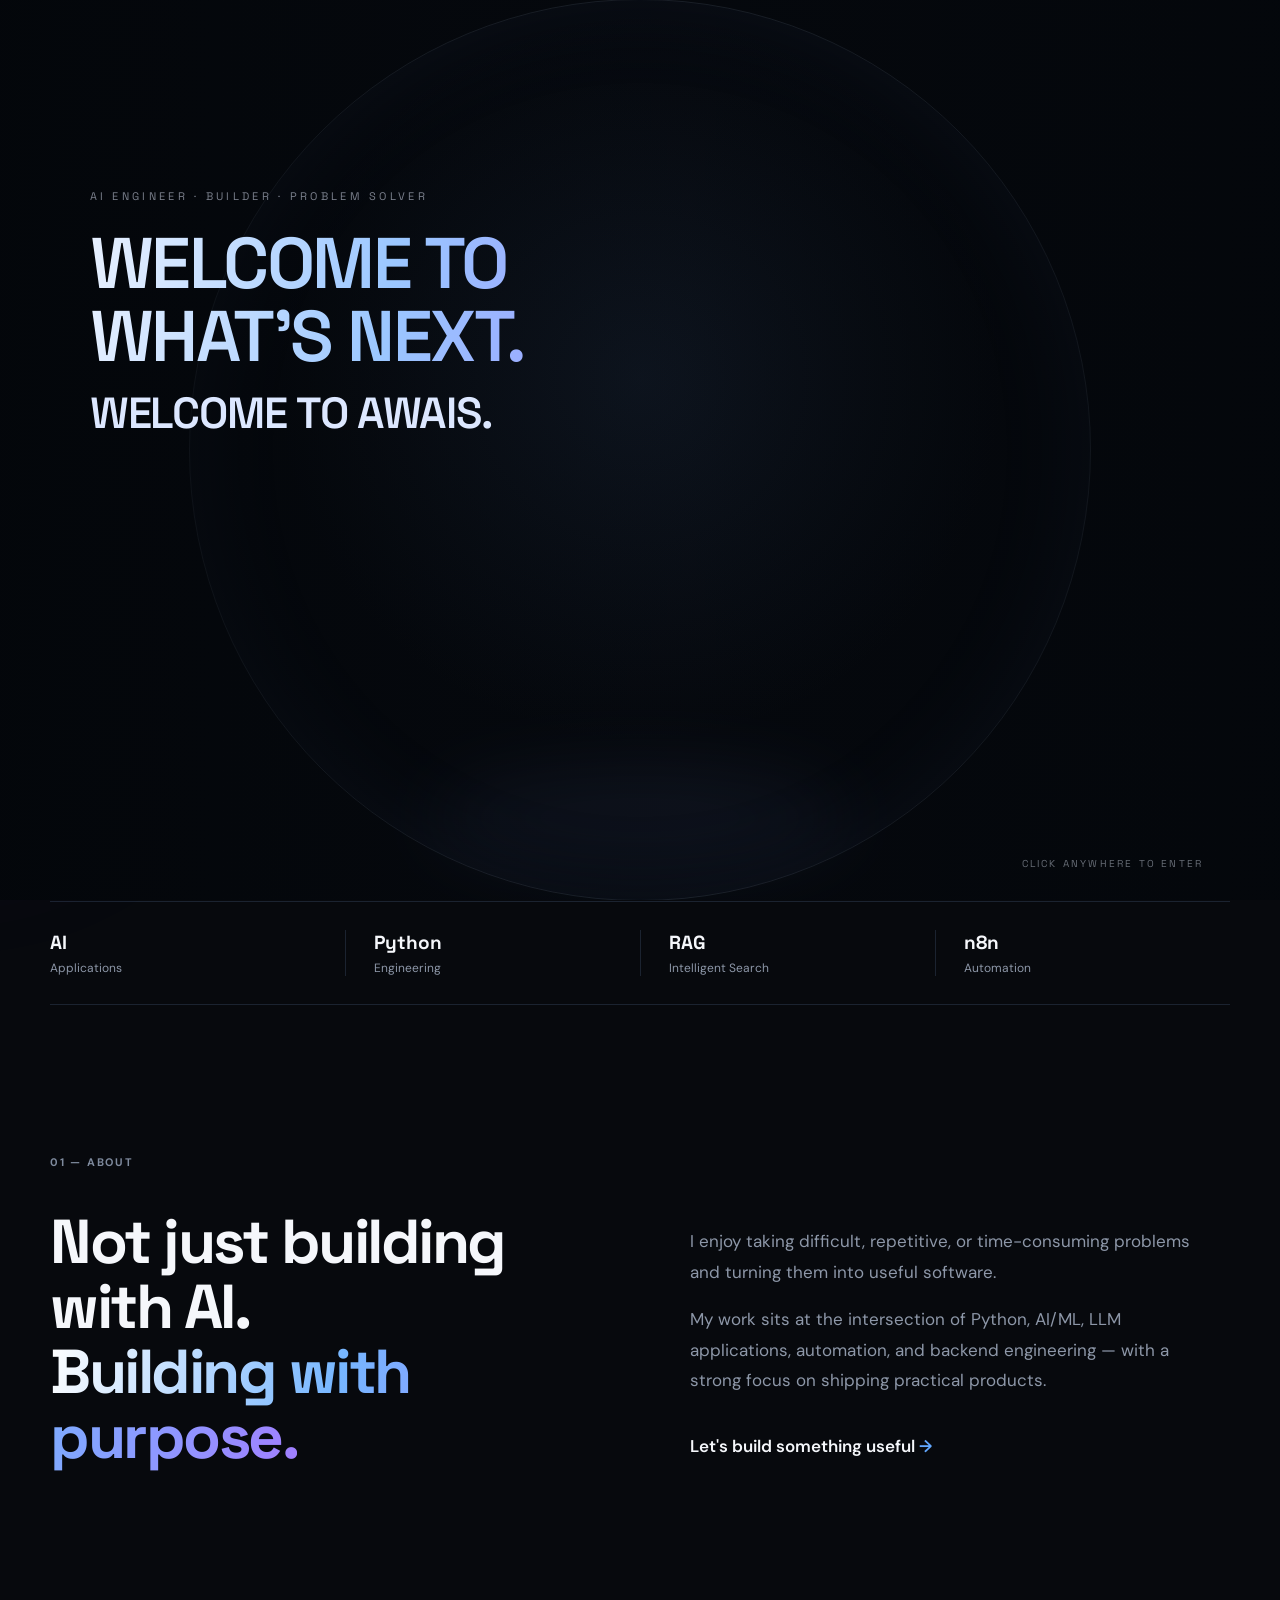
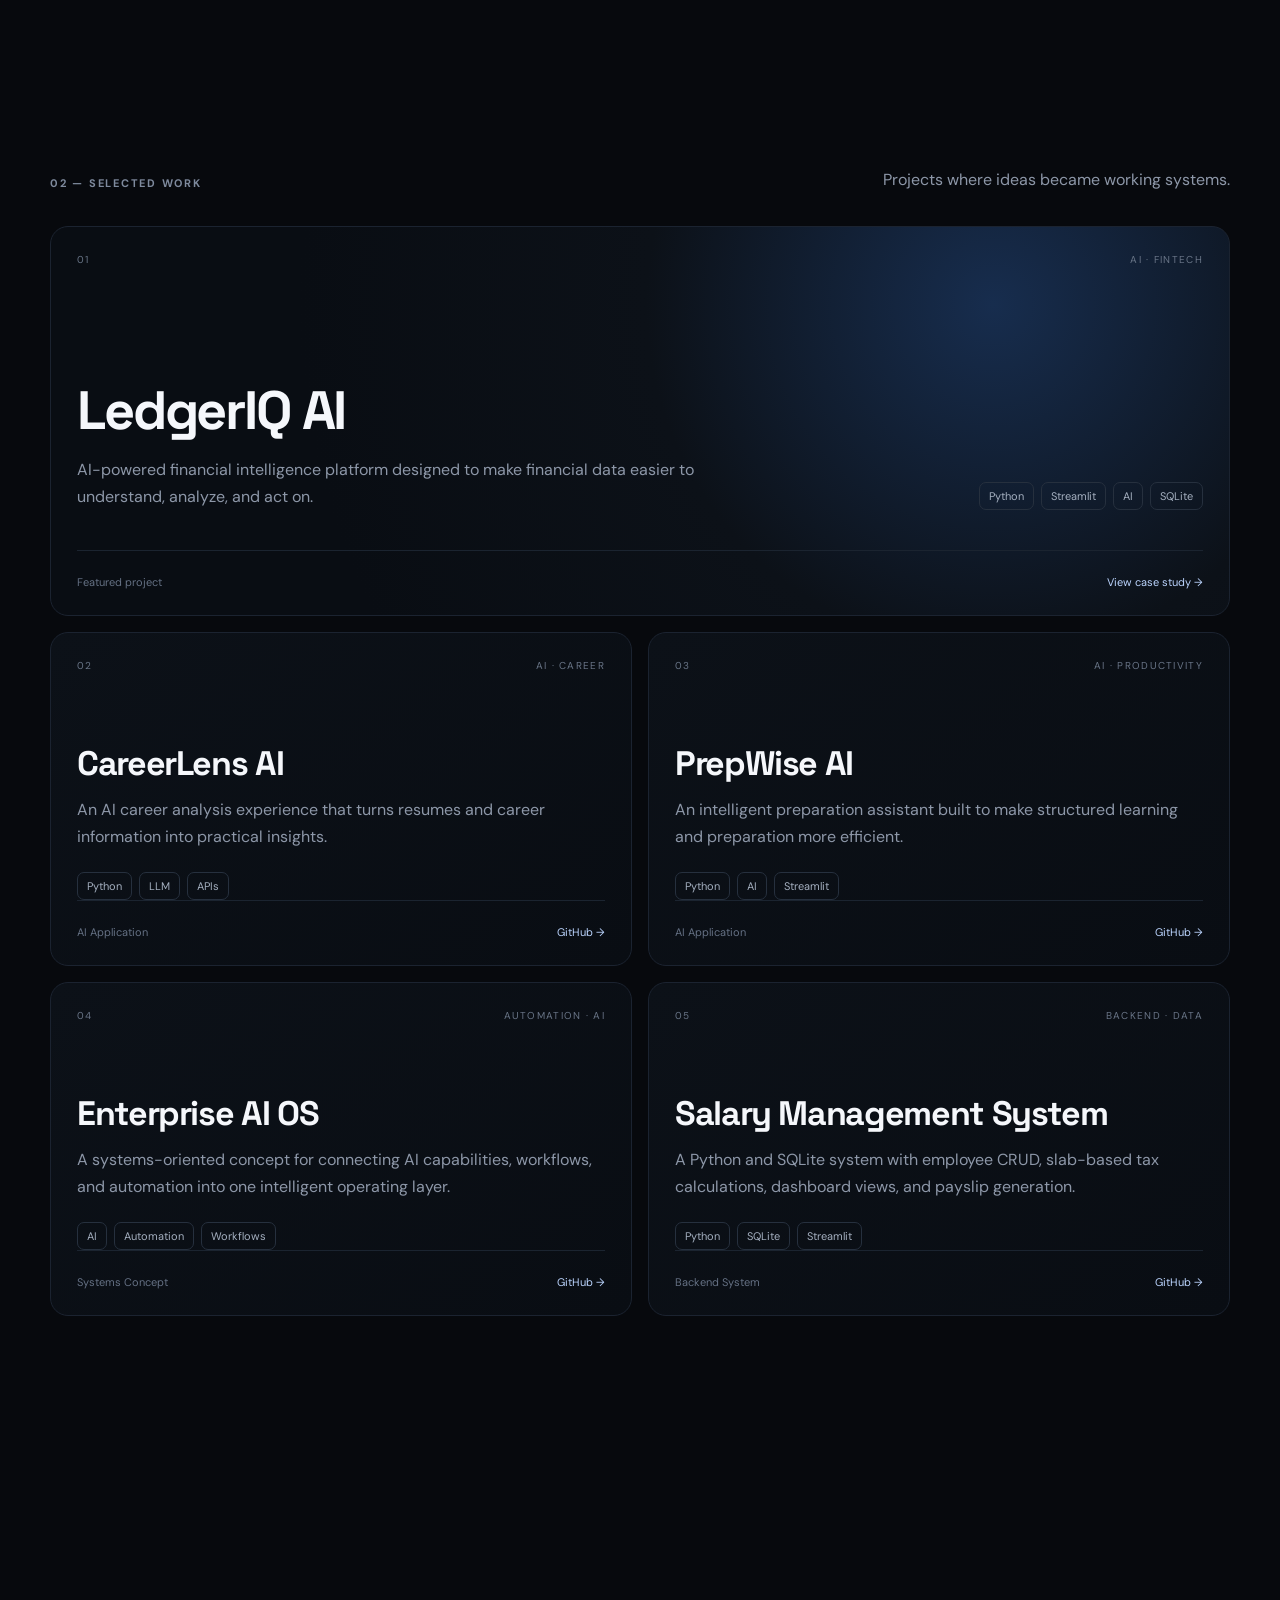
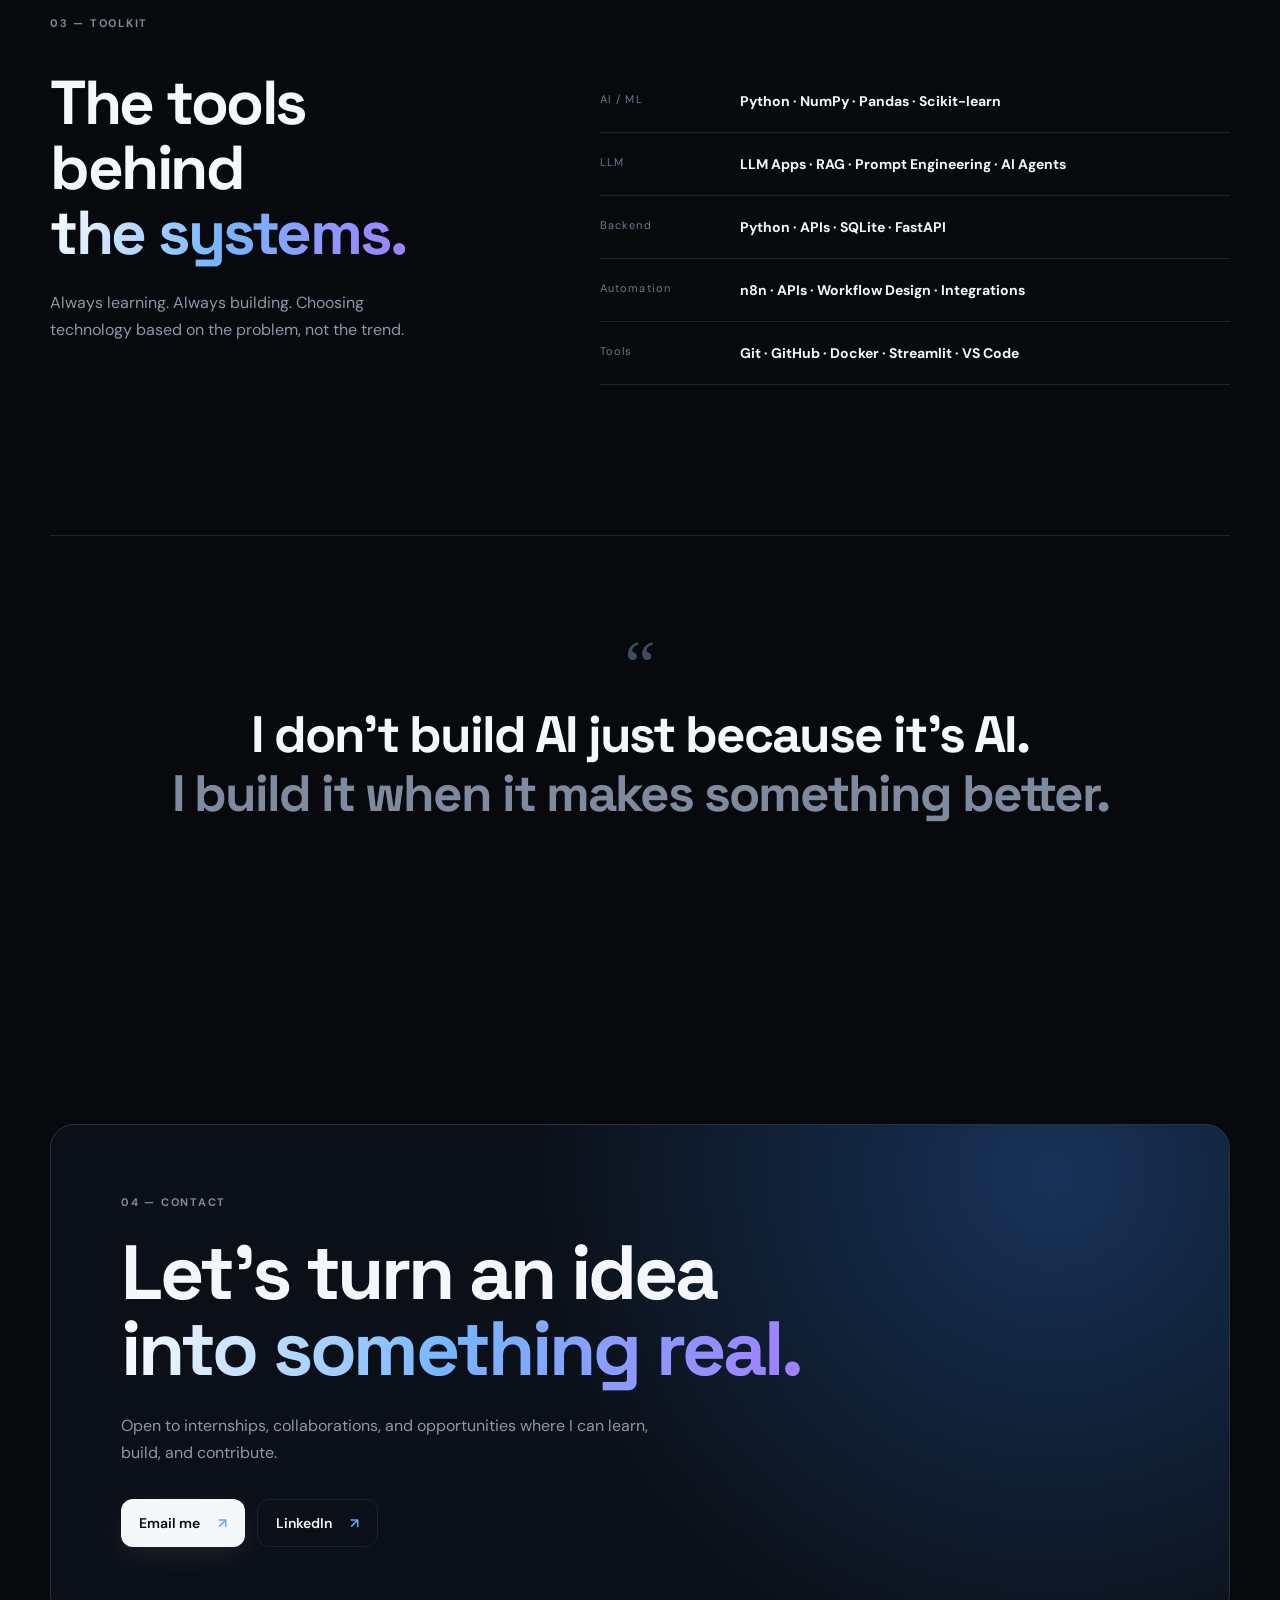
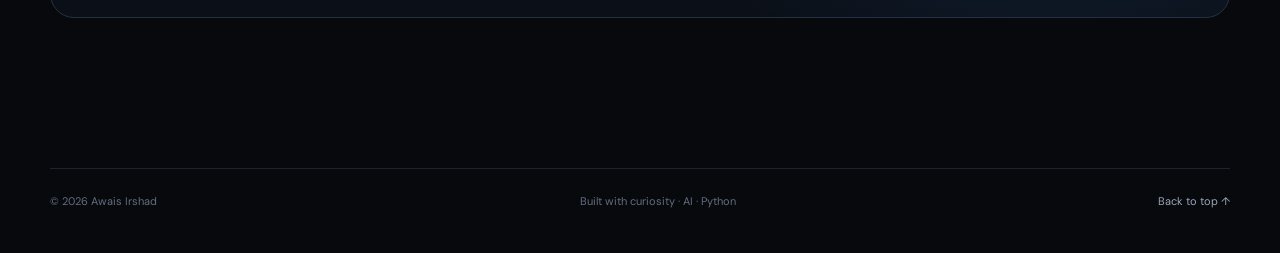
==== commit e5a3a774: "Load welcome screen composition fixes" ====
--- a/index.html
+++ b/index.html
@@ -7,7 +7,7 @@
   <meta name="theme-color" content="#07090d" />
   <title>Awais Irshad — AI Engineer</title>
   <link rel="preconnect" href="https://fonts.googleapis.com" />
-  <link rel="preconnect" href="https://fonts.gstatic.com" crossorigin />
+  <link rel="preconnect" href="https://fonts.googleapis.com" crossorigin />
   <link href="https://fonts.googleapis.com/css2?family=DM+Sans:wght@400;500;600;700&family=Space+Grotesk:wght@400;500;600;700&display=swap" rel="stylesheet" />
   <link rel="stylesheet" href="style.css" />
 </head>
@@ -31,5 +31,6 @@
   </main>
   <footer class="footer container"><span>© 2026 Awais Irshad</span><span>Built with curiosity · AI · Python</span><a href="#home">Back to top ↑</a></footer>
   <script src="welcome.js"></script>
+  <script src="welcome-fix.js"></script>
   <script src="script.js"></script>
 </body></html>
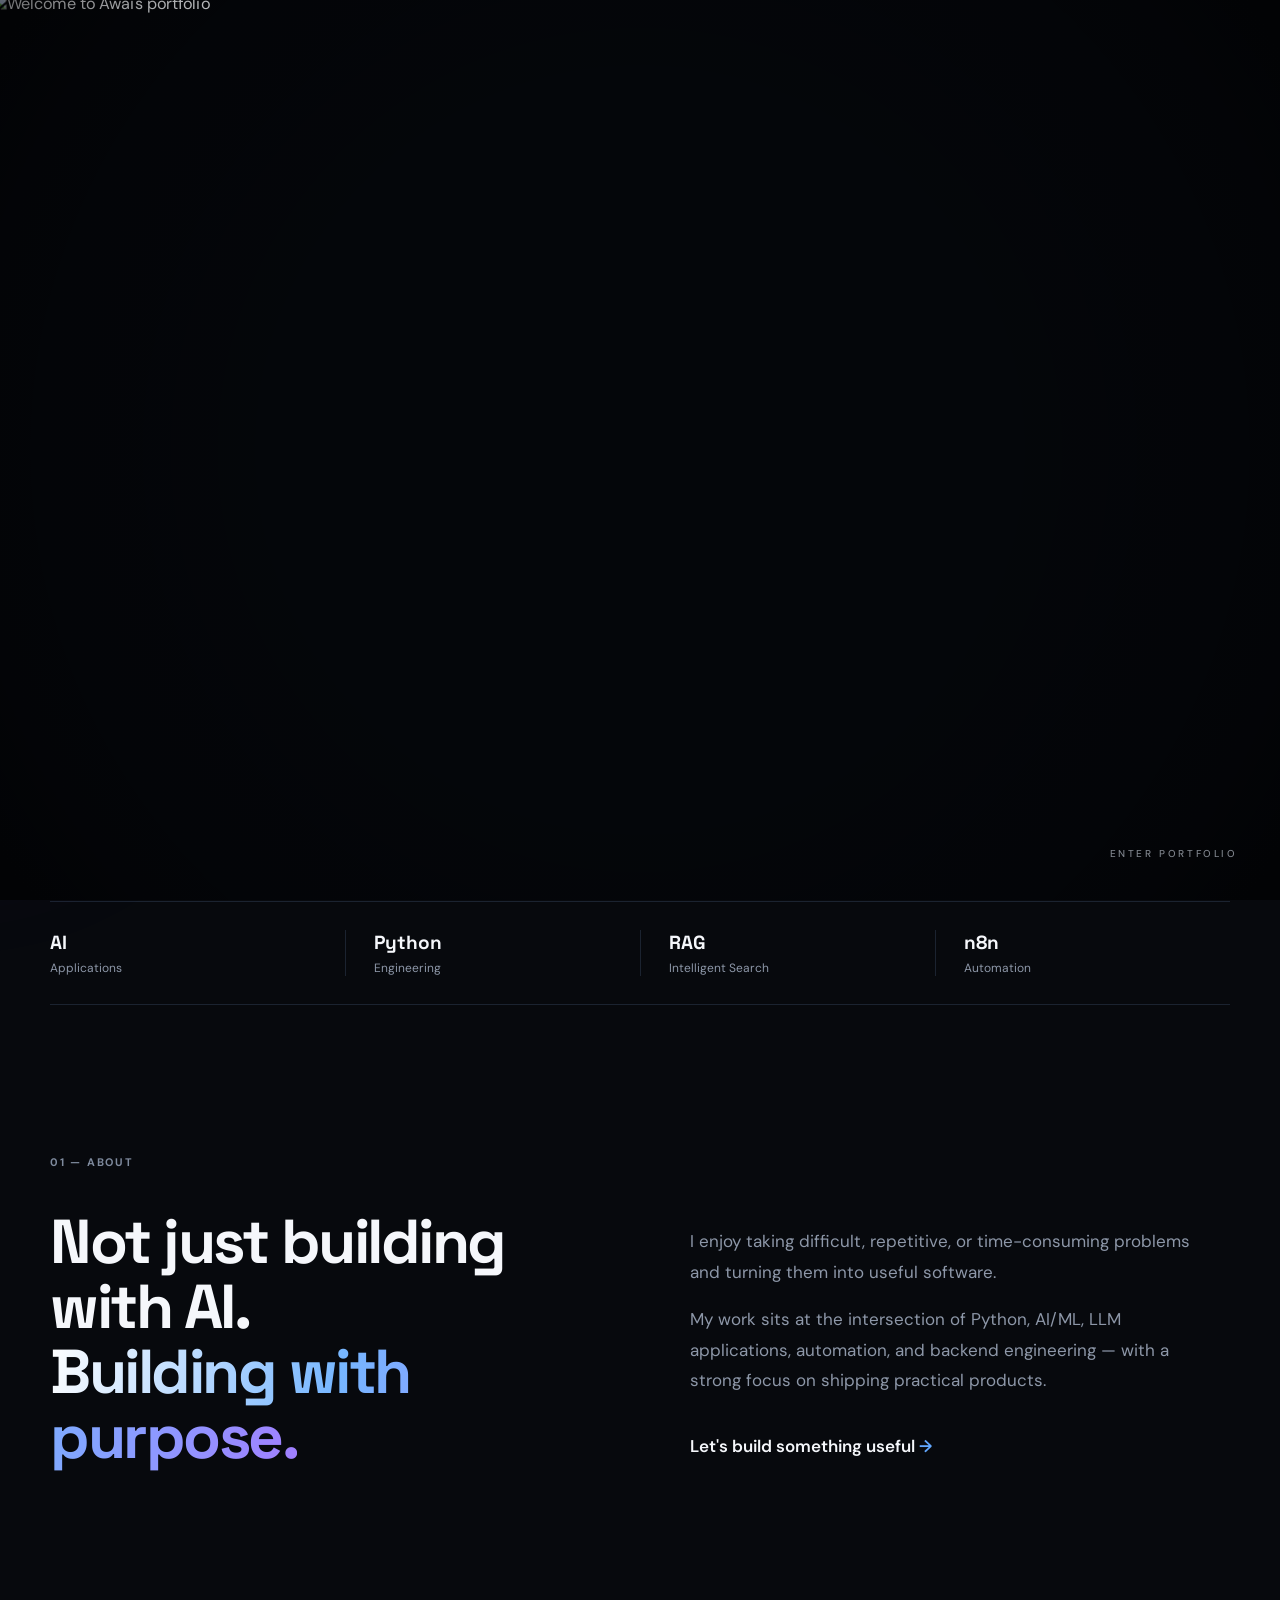
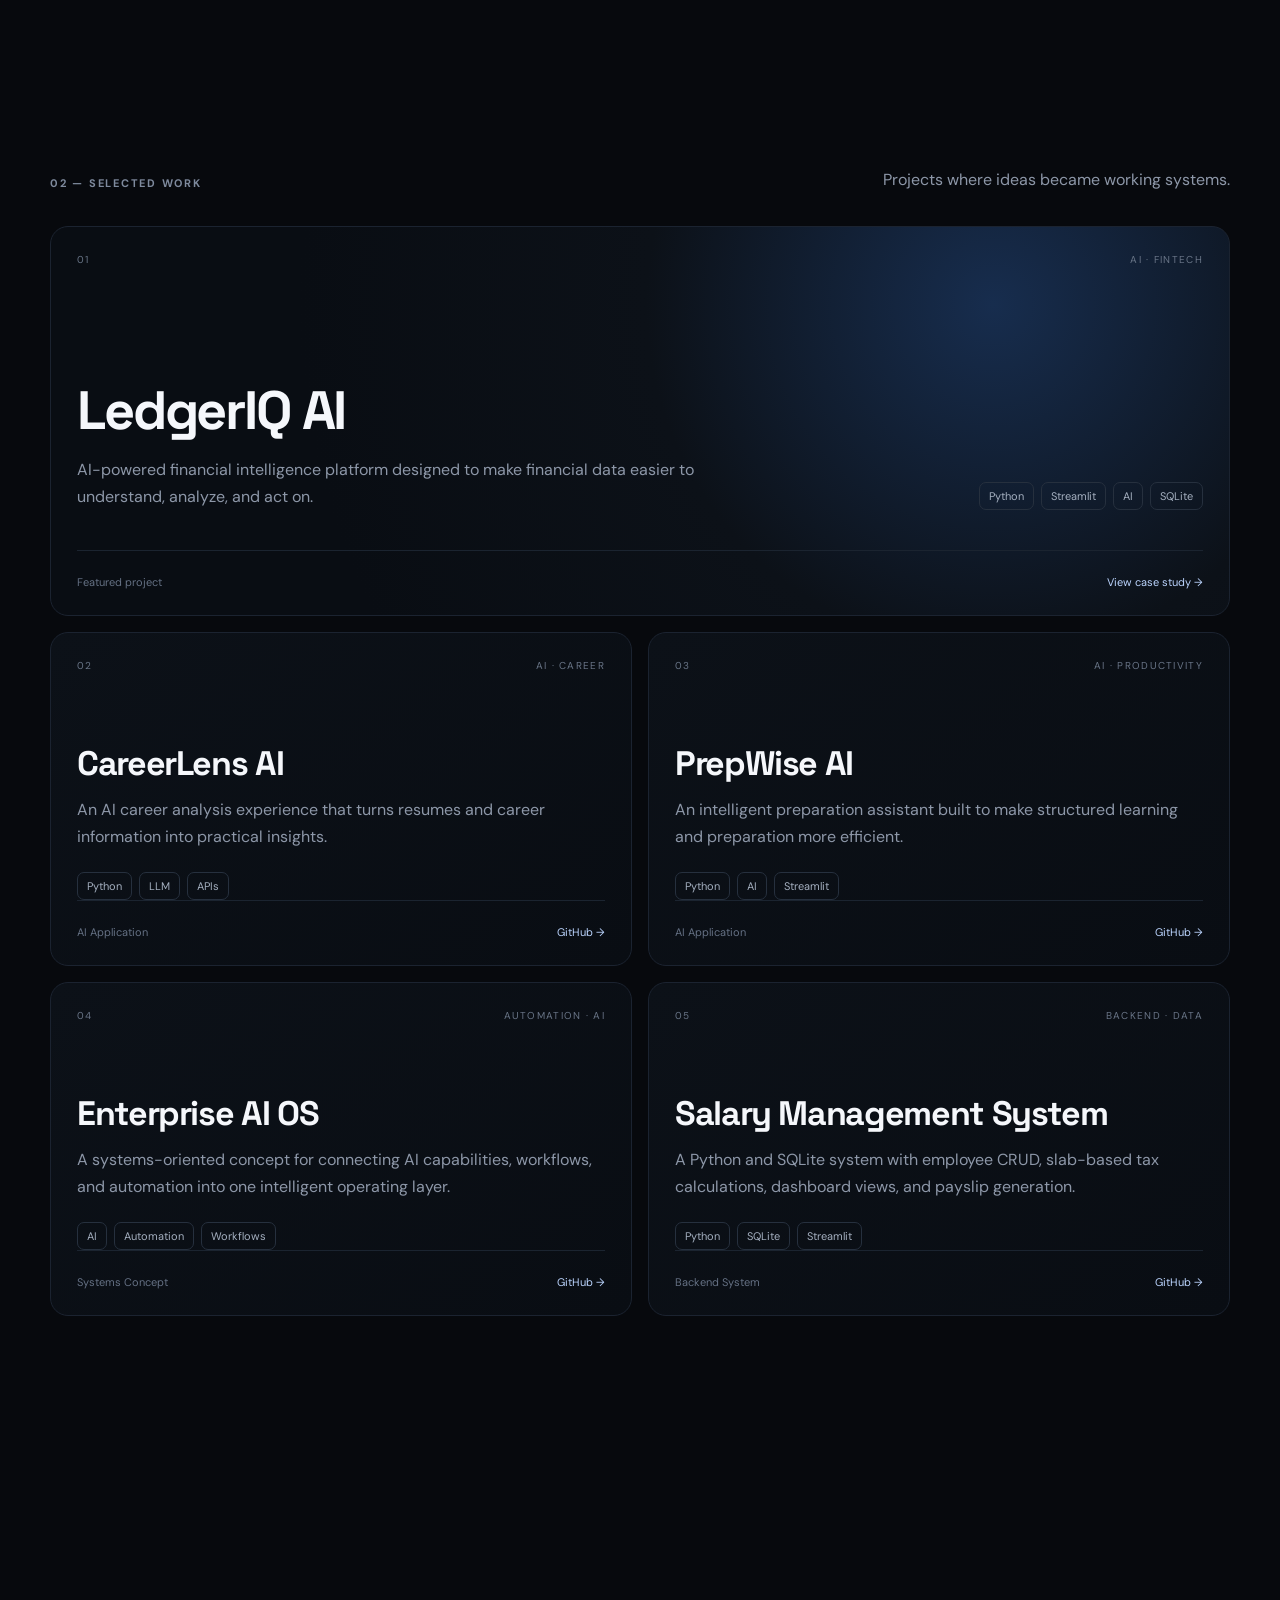
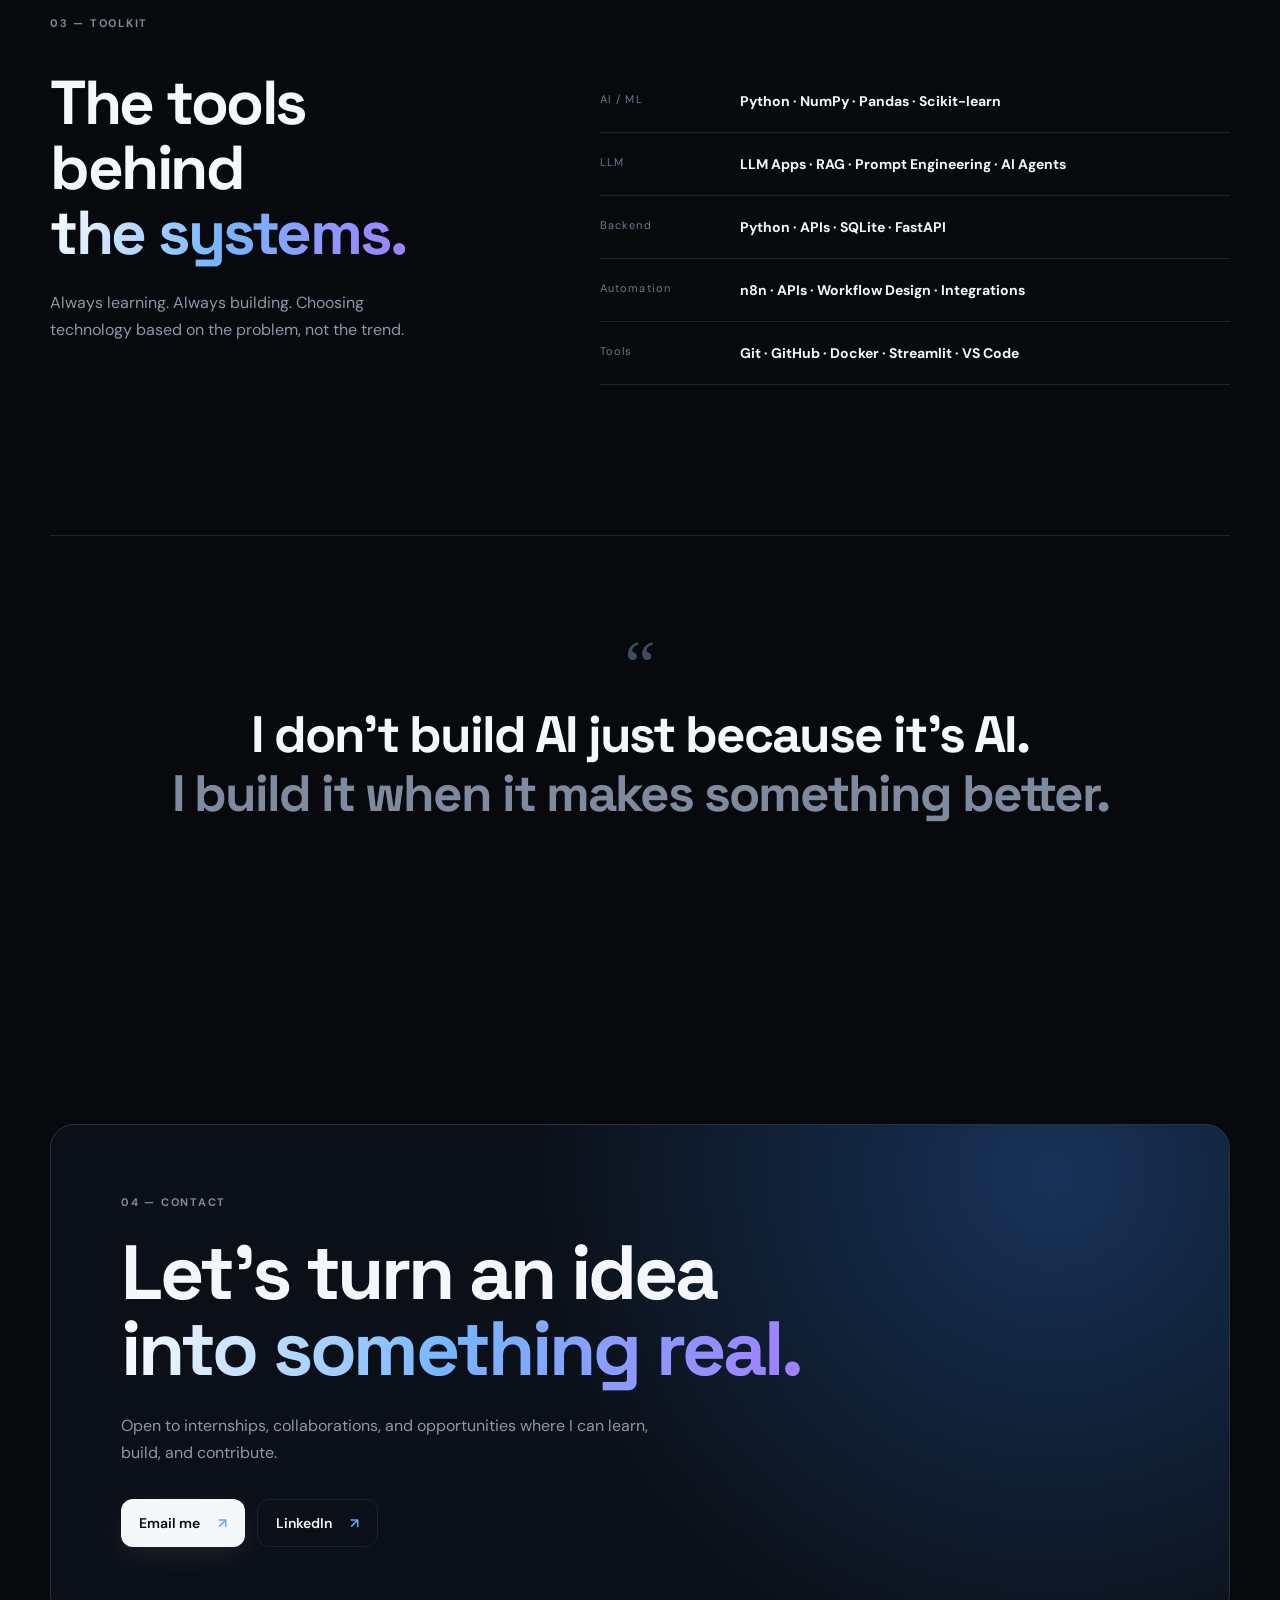
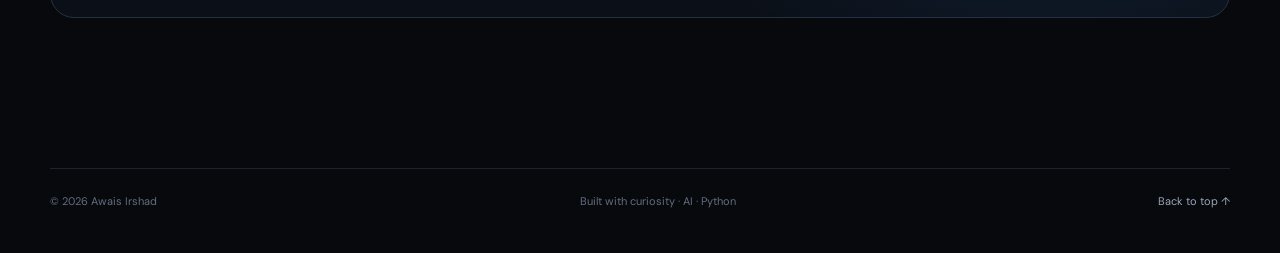
==== commit 62546272: "Use final cinematic welcome screen for portfolio" ====
--- a/index.html
+++ b/index.html
@@ -30,7 +30,6 @@
     <section id="contact" class="contact section container reveal"><div class="contact-card"><div class="section-label">04 — CONTACT</div><h2>Let's turn an idea<br /><span>into something real.</span></h2><p>Open to internships, collaborations, and opportunities where I can learn, build, and contribute.</p><div class="contact-actions"><a class="btn btn-primary" href="mailto:awaisirshad336012@gmail.com">Email me <span>↗</span></a><a class="btn btn-ghost" href="https://www.linkedin.com/in/m-awais-irshad-b93783323" target="_blank" rel="noreferrer">LinkedIn <span>↗</span></a></div></div></section>
   </main>
   <footer class="footer container"><span>© 2026 Awais Irshad</span><span>Built with curiosity · AI · Python</span><a href="#home">Back to top ↑</a></footer>
-  <script src="welcome.js"></script>
-  <script src="welcome-fix.js"></script>
+  <script src="welcome-v4.js"></script>
   <script src="script.js"></script>
 </body></html>
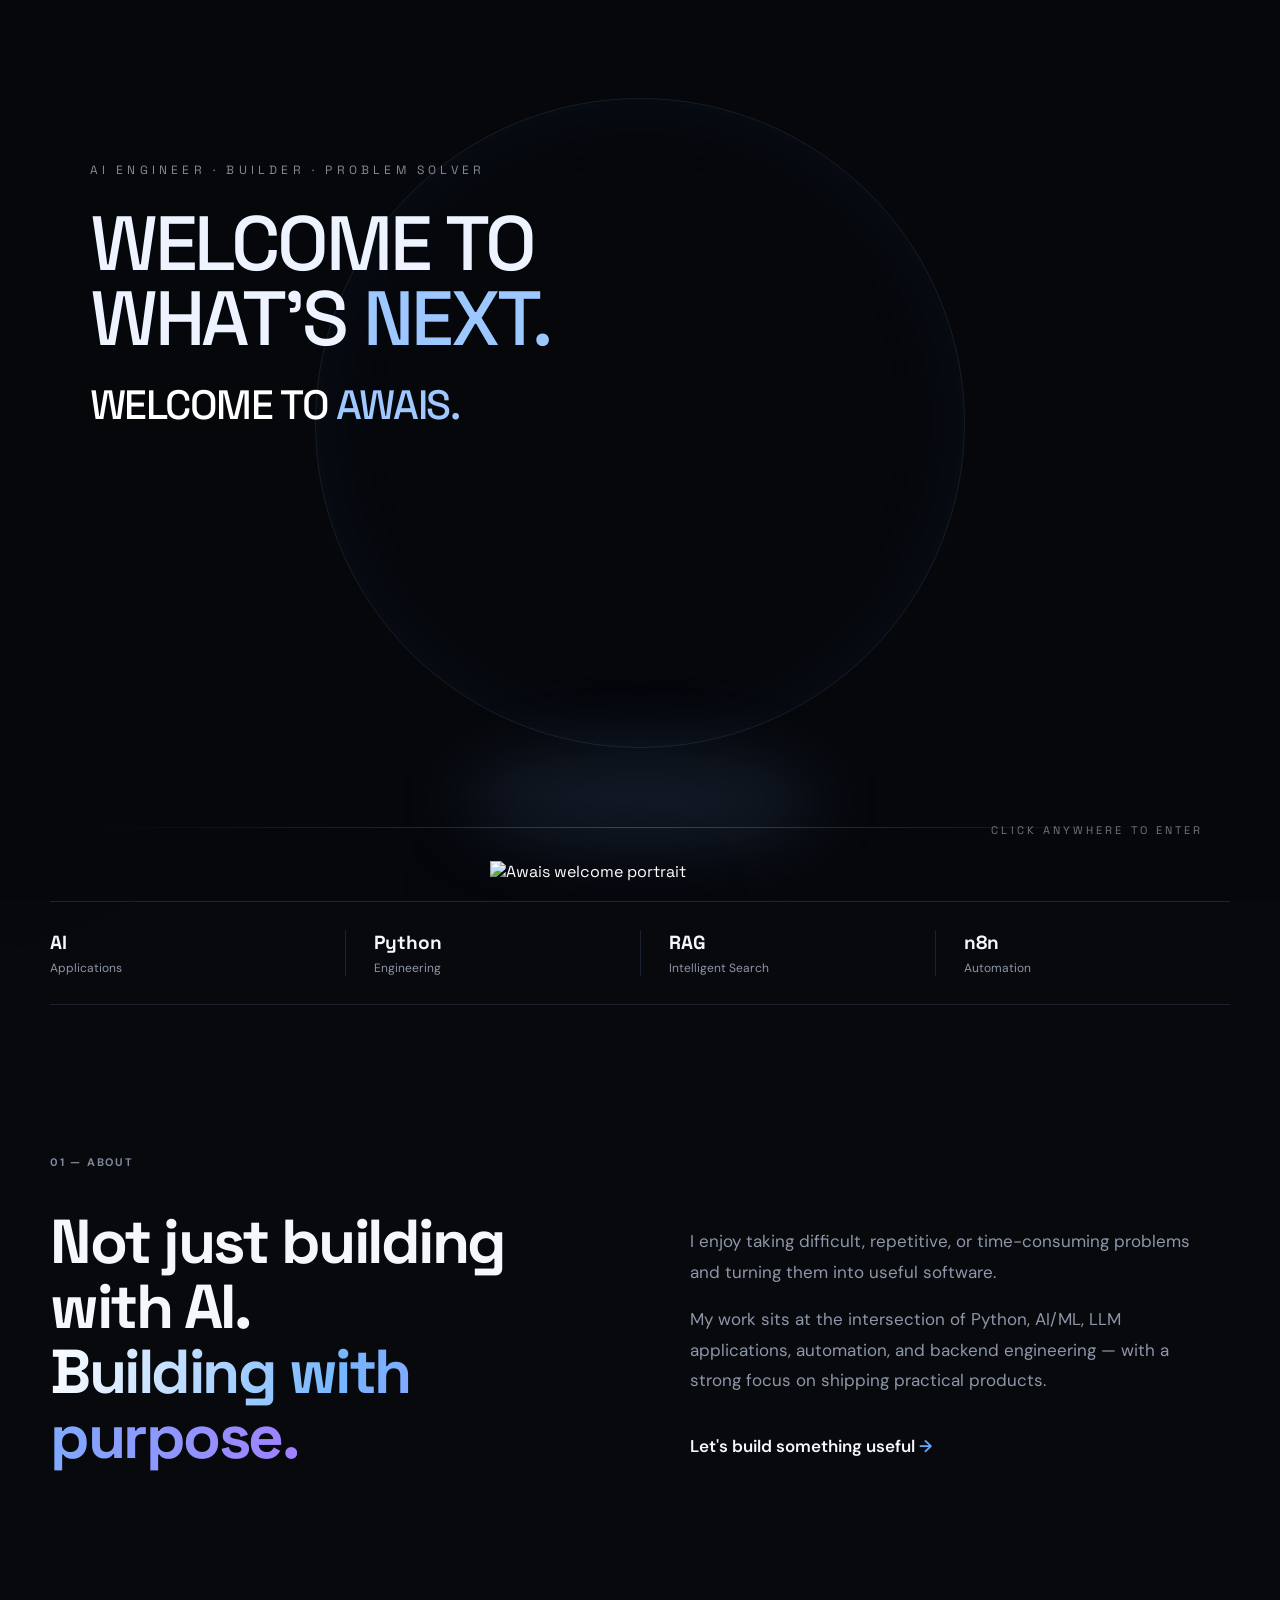
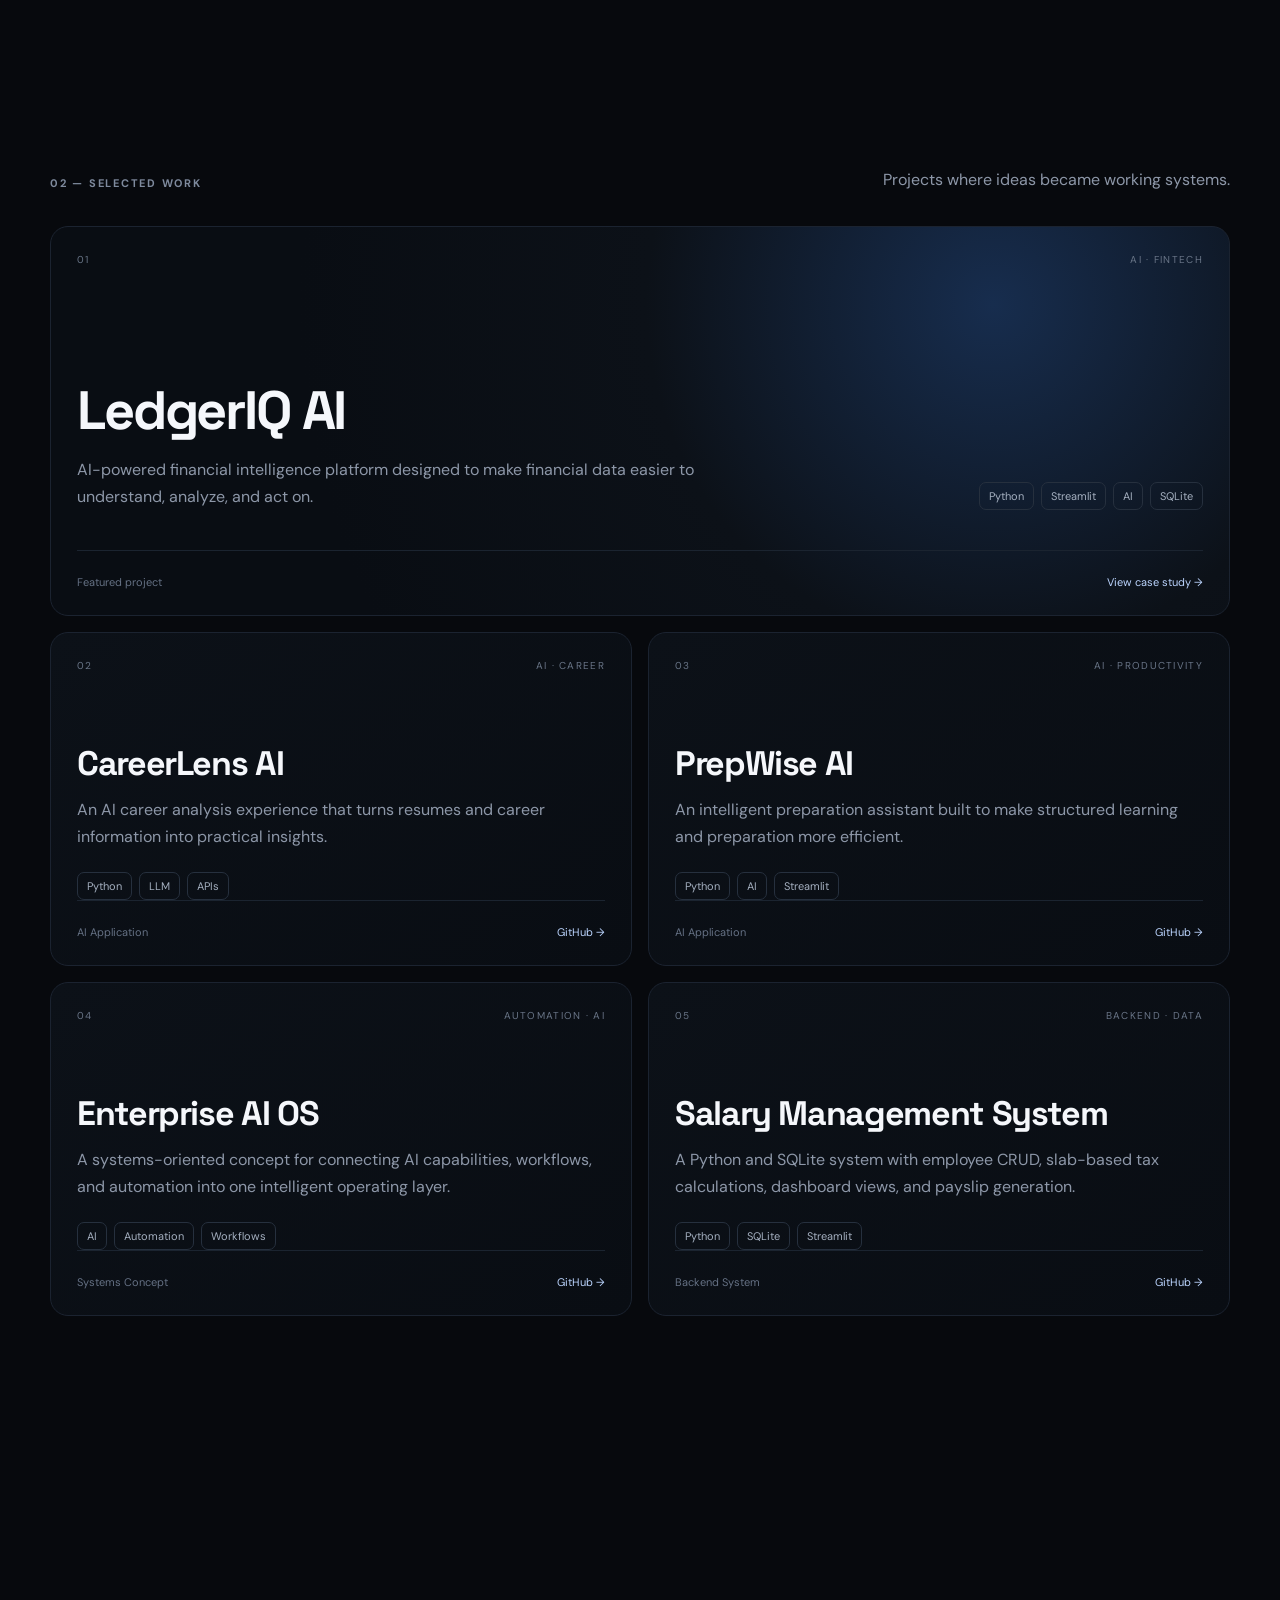
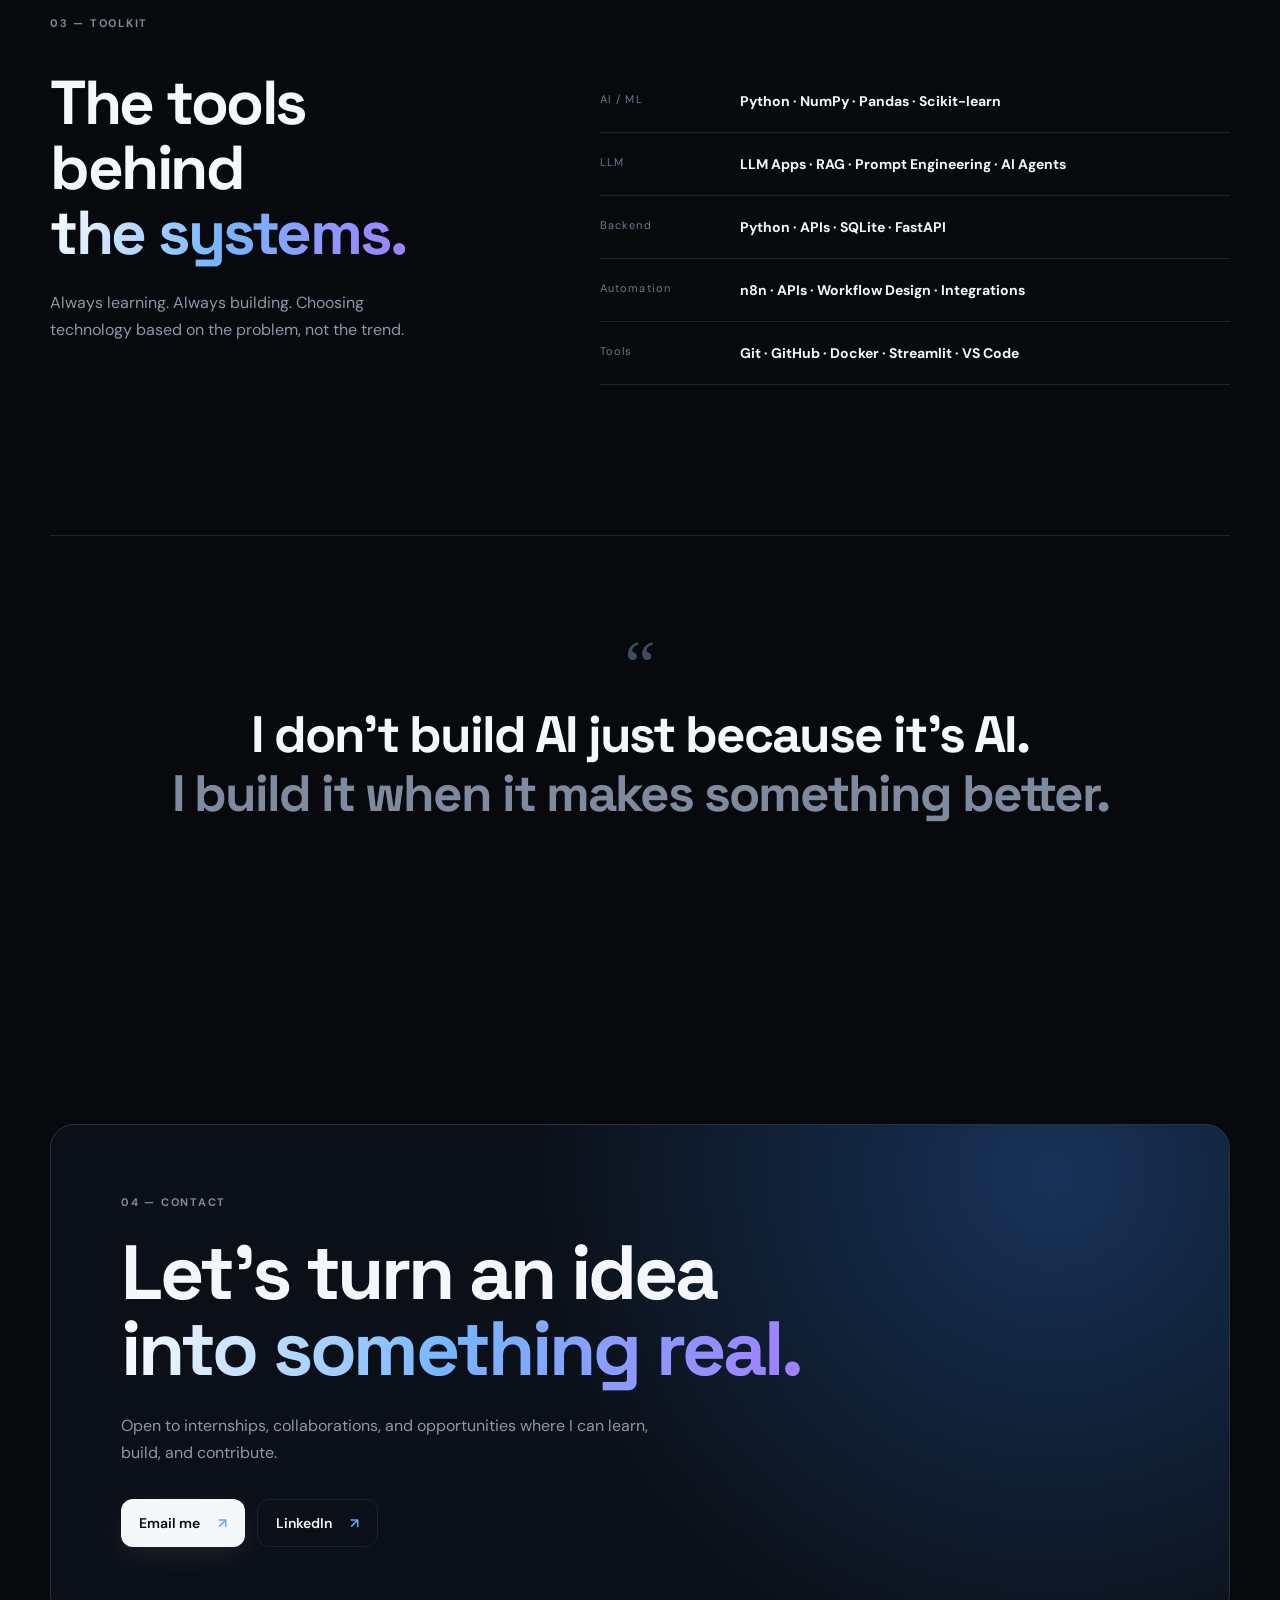
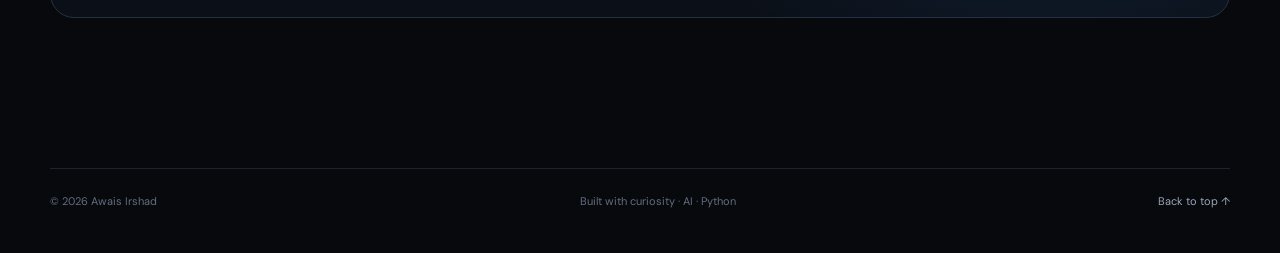
==== commit c88bb592: "Use stable clean welcome intro and remove broken welcome scripts" ====
--- a/index.html
+++ b/index.html
@@ -7,7 +7,7 @@
   <meta name="theme-color" content="#07090d" />
   <title>Awais Irshad — AI Engineer</title>
   <link rel="preconnect" href="https://fonts.googleapis.com" />
-  <link rel="preconnect" href="https://fonts.googleapis.com" crossorigin />
+  <link rel="preconnect" href="https://fonts.gstatic.com" crossorigin />
   <link href="https://fonts.googleapis.com/css2?family=DM+Sans:wght@400;500;600;700&family=Space+Grotesk:wght@400;500;600;700&display=swap" rel="stylesheet" />
   <link rel="stylesheet" href="style.css" />
 </head>
@@ -30,6 +30,6 @@
     <section id="contact" class="contact section container reveal"><div class="contact-card"><div class="section-label">04 — CONTACT</div><h2>Let's turn an idea<br /><span>into something real.</span></h2><p>Open to internships, collaborations, and opportunities where I can learn, build, and contribute.</p><div class="contact-actions"><a class="btn btn-primary" href="mailto:awaisirshad336012@gmail.com">Email me <span>↗</span></a><a class="btn btn-ghost" href="https://www.linkedin.com/in/m-awais-irshad-b93783323" target="_blank" rel="noreferrer">LinkedIn <span>↗</span></a></div></div></section>
   </main>
   <footer class="footer container"><span>© 2026 Awais Irshad</span><span>Built with curiosity · AI · Python</span><a href="#home">Back to top ↑</a></footer>
-  <script src="welcome-v4.js"></script>
+  <script src="welcome-final.js"></script>
   <script src="script.js"></script>
 </body></html>
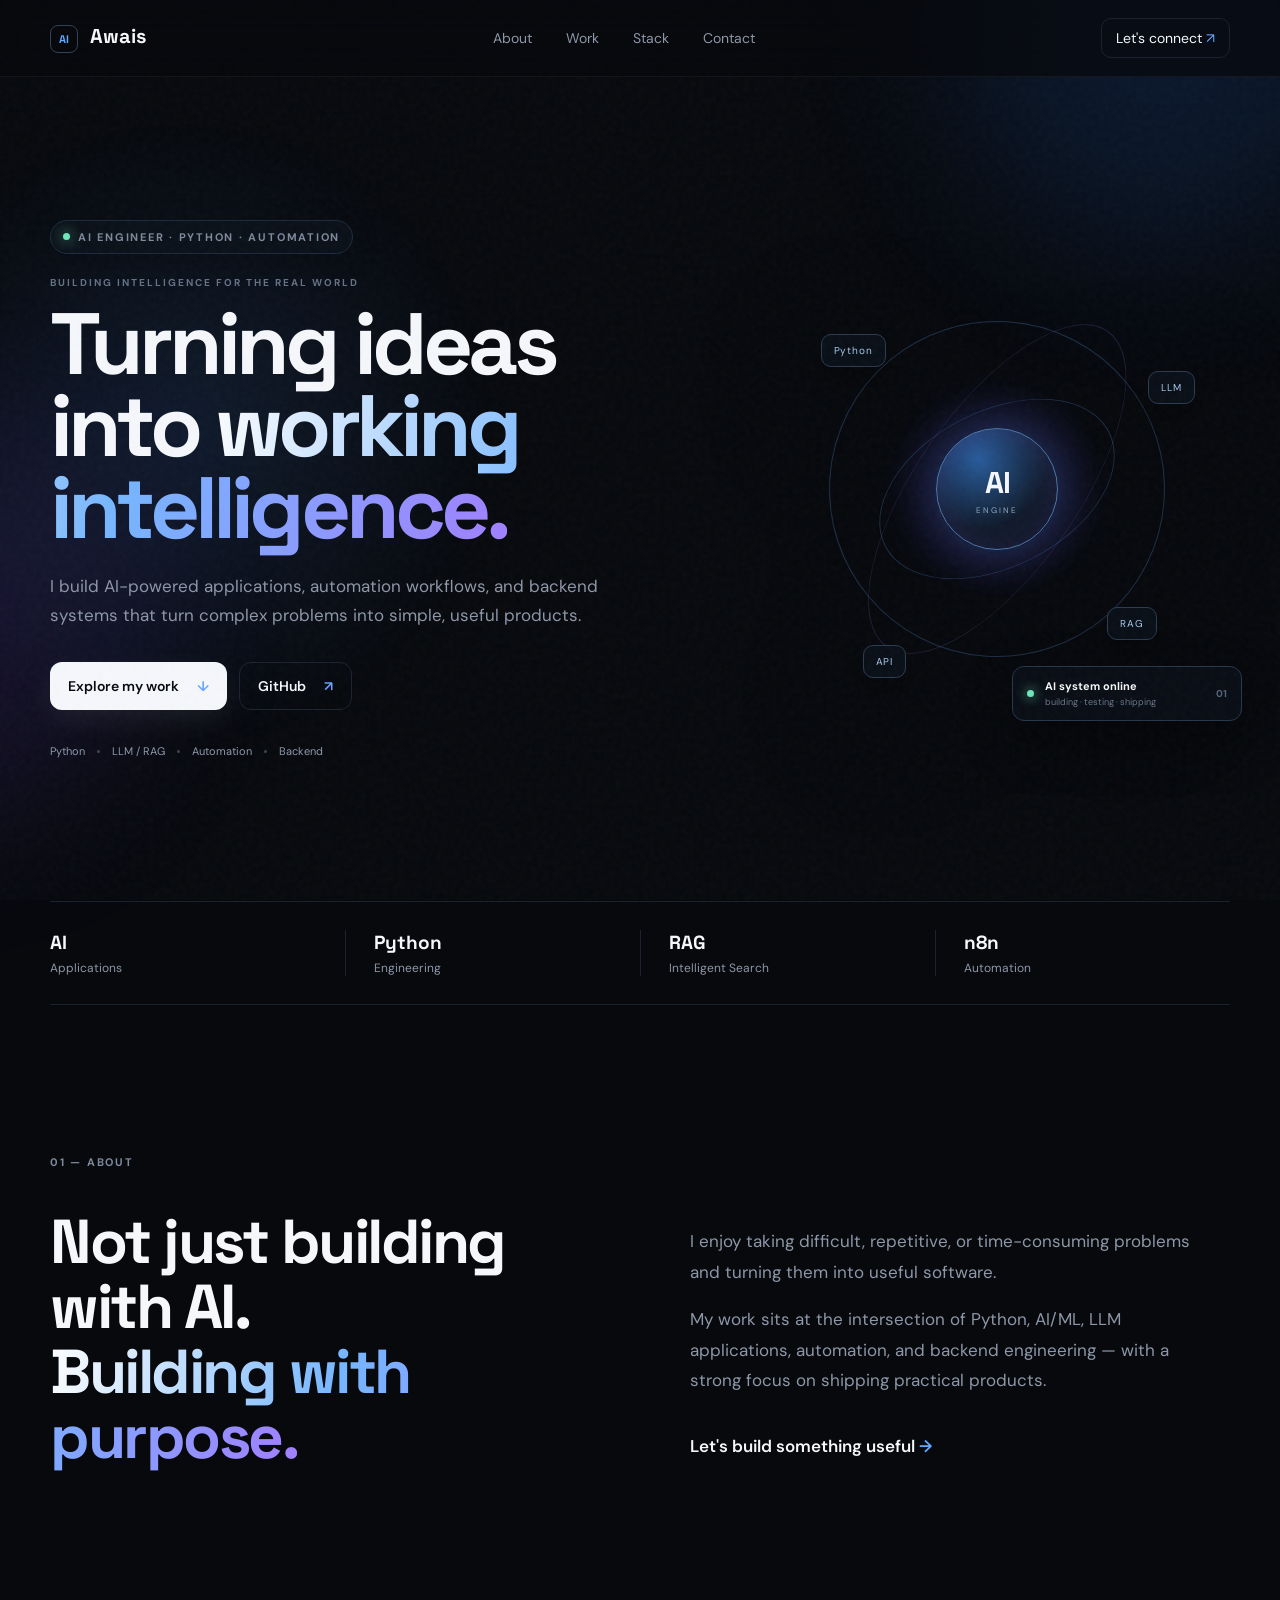
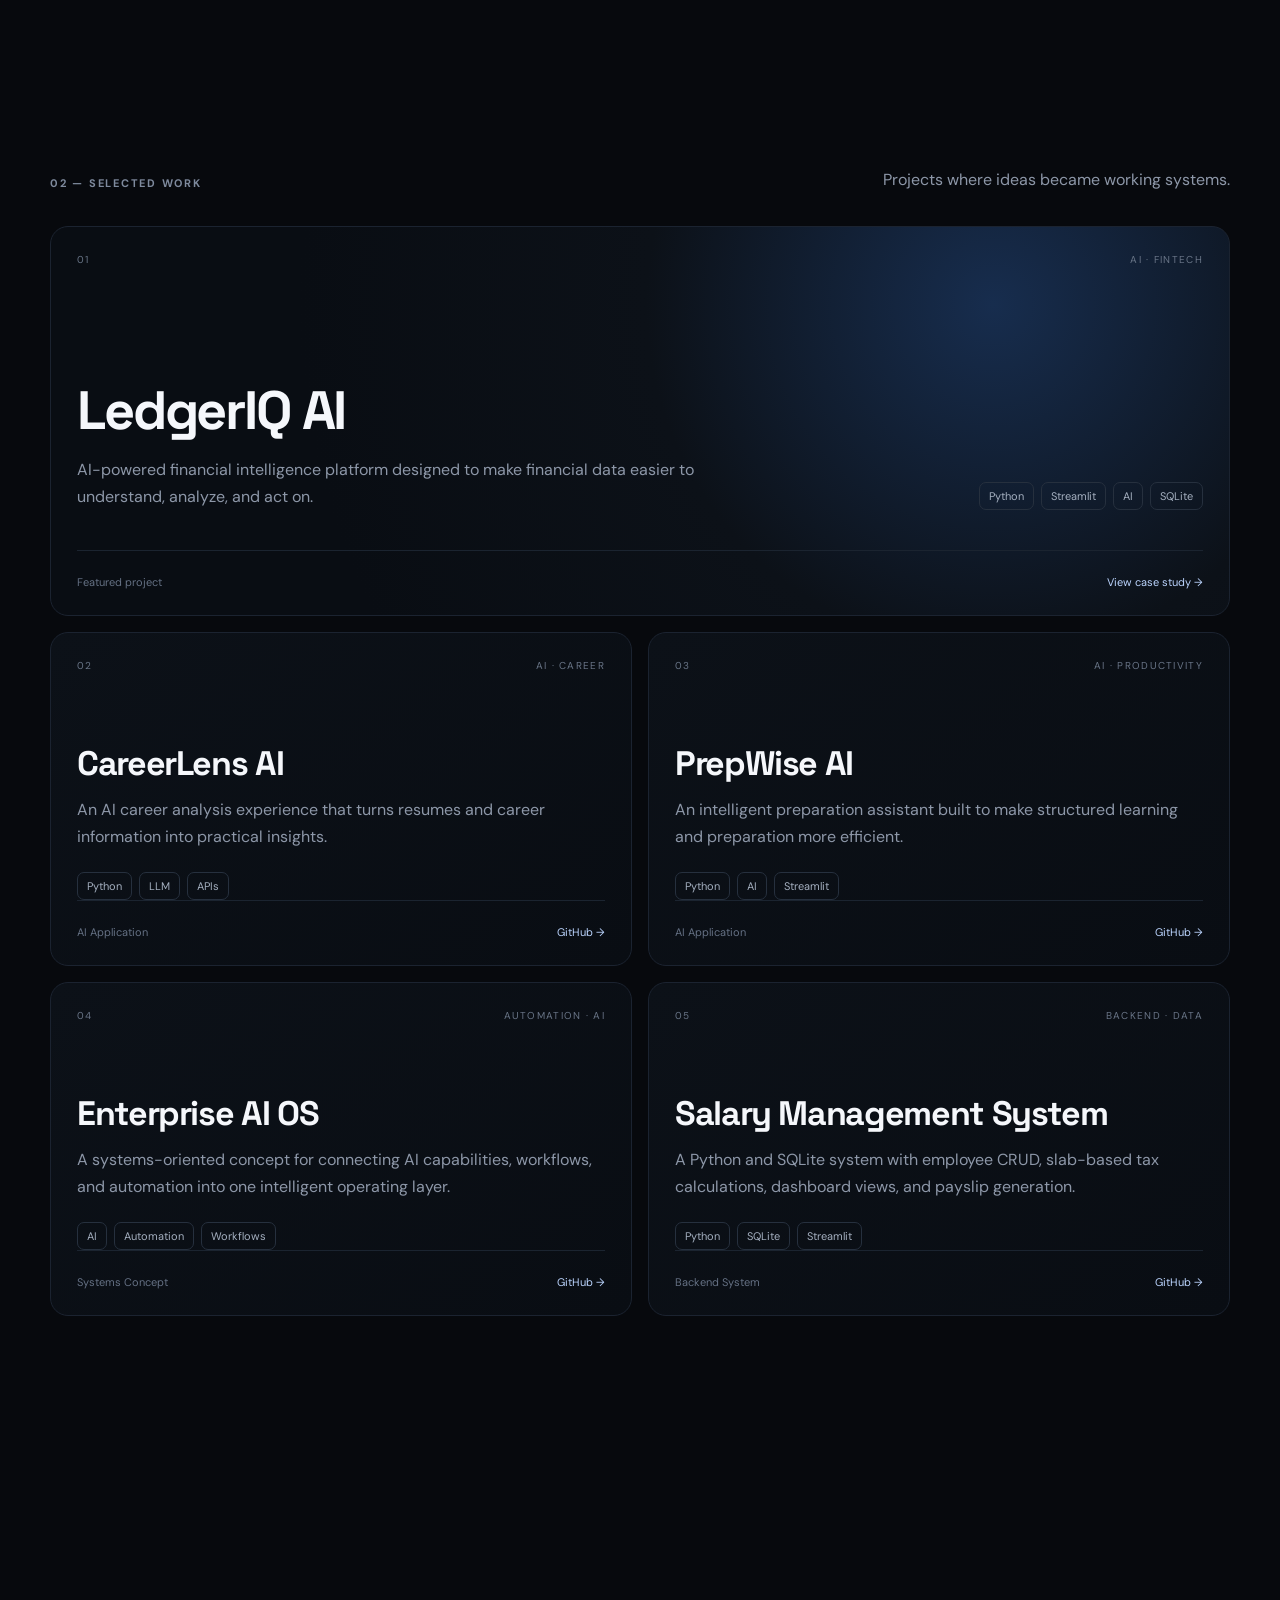
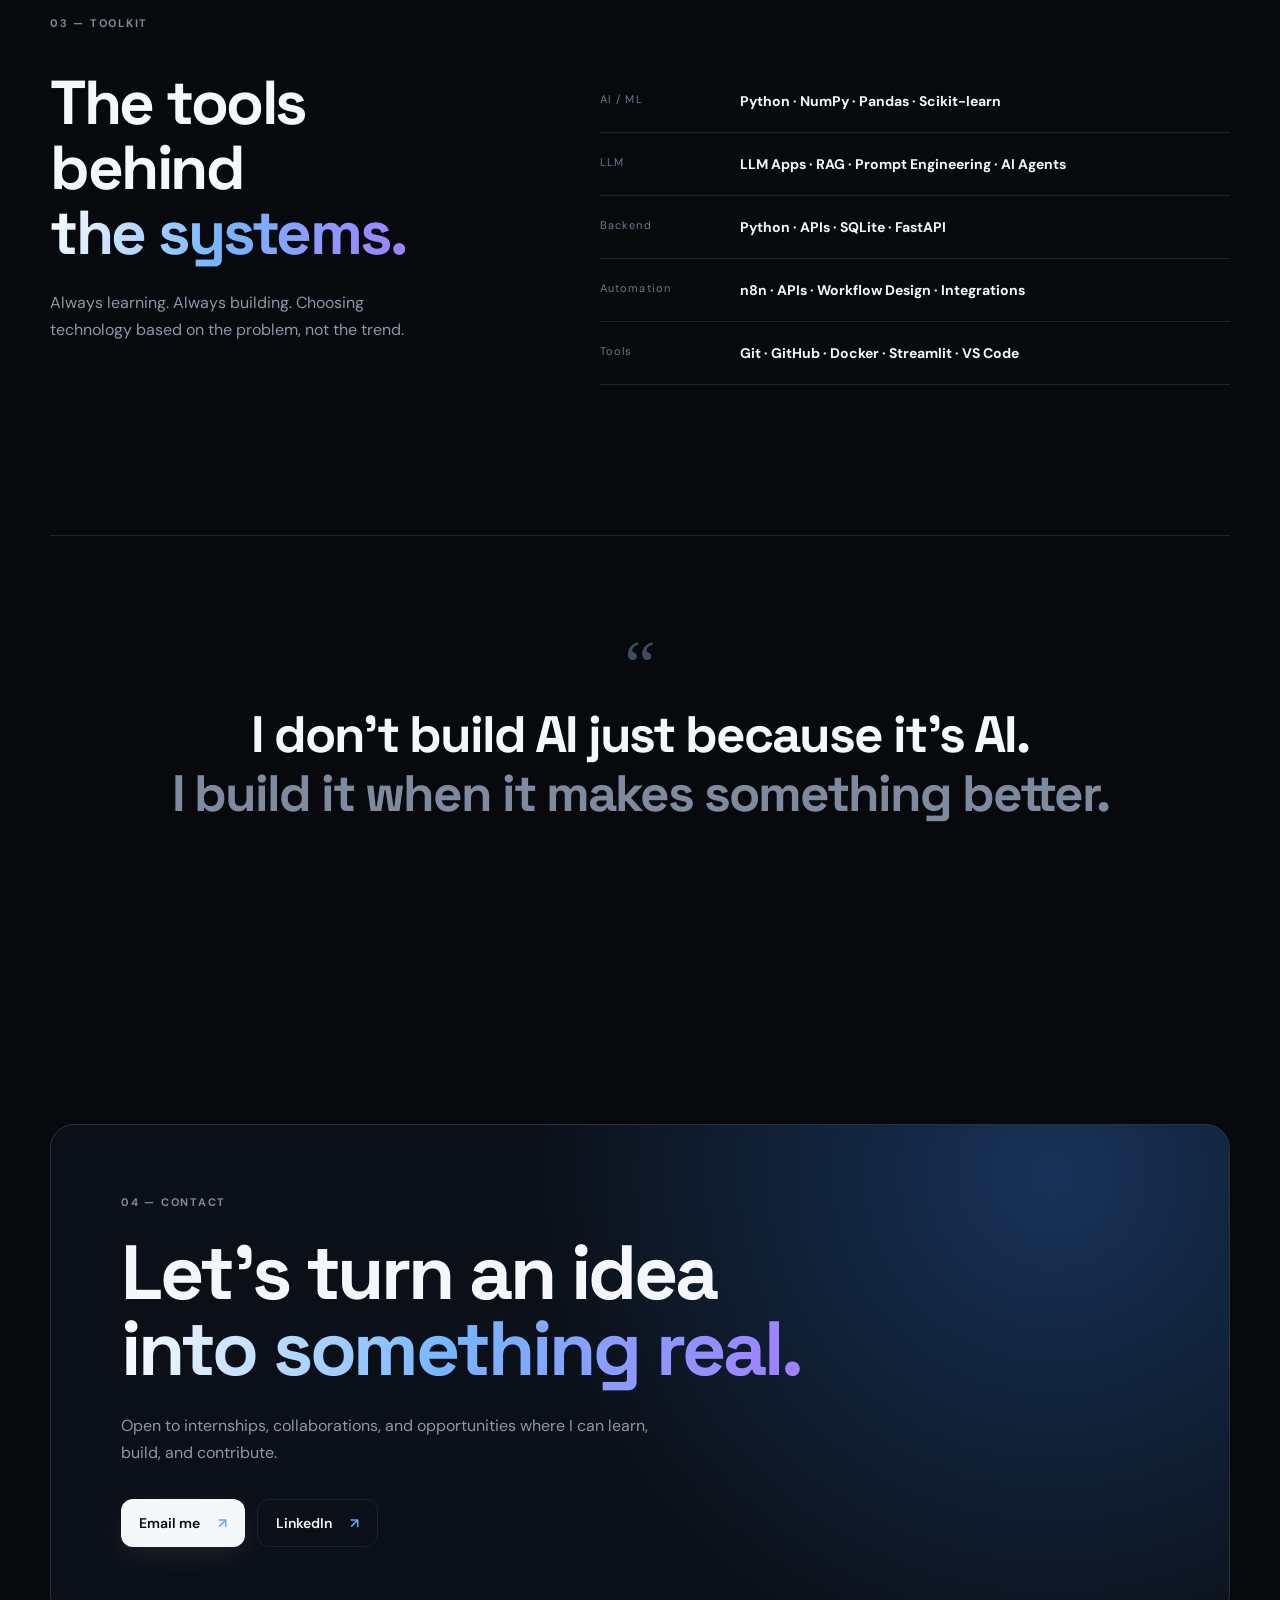
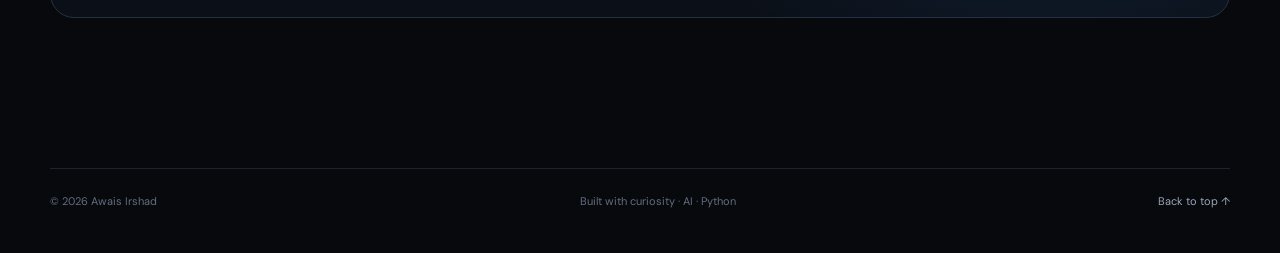
==== commit 55ec310b: "Clean failed welcome integration and preserve portfolio projects" ====
--- a/index.html
+++ b/index.html
@@ -7,7 +7,7 @@
   <meta name="theme-color" content="#07090d" />
   <title>Awais Irshad — AI Engineer</title>
   <link rel="preconnect" href="https://fonts.googleapis.com" />
-  <link rel="preconnect" href="https://fonts.gstatic.com" crossorigin />
+  <link rel="preconnect" href="https://fonts.googleapis.com" crossorigin />
   <link href="https://fonts.googleapis.com/css2?family=DM+Sans:wght@400;500;600;700&family=Space+Grotesk:wght@400;500;600;700&display=swap" rel="stylesheet" />
   <link rel="stylesheet" href="style.css" />
 </head>
@@ -30,6 +30,5 @@
     <section id="contact" class="contact section container reveal"><div class="contact-card"><div class="section-label">04 — CONTACT</div><h2>Let's turn an idea<br /><span>into something real.</span></h2><p>Open to internships, collaborations, and opportunities where I can learn, build, and contribute.</p><div class="contact-actions"><a class="btn btn-primary" href="mailto:awaisirshad336012@gmail.com">Email me <span>↗</span></a><a class="btn btn-ghost" href="https://www.linkedin.com/in/m-awais-irshad-b93783323" target="_blank" rel="noreferrer">LinkedIn <span>↗</span></a></div></div></section>
   </main>
   <footer class="footer container"><span>© 2026 Awais Irshad</span><span>Built with curiosity · AI · Python</span><a href="#home">Back to top ↑</a></footer>
-  <script src="welcome-final.js"></script>
   <script src="script.js"></script>
 </body></html>
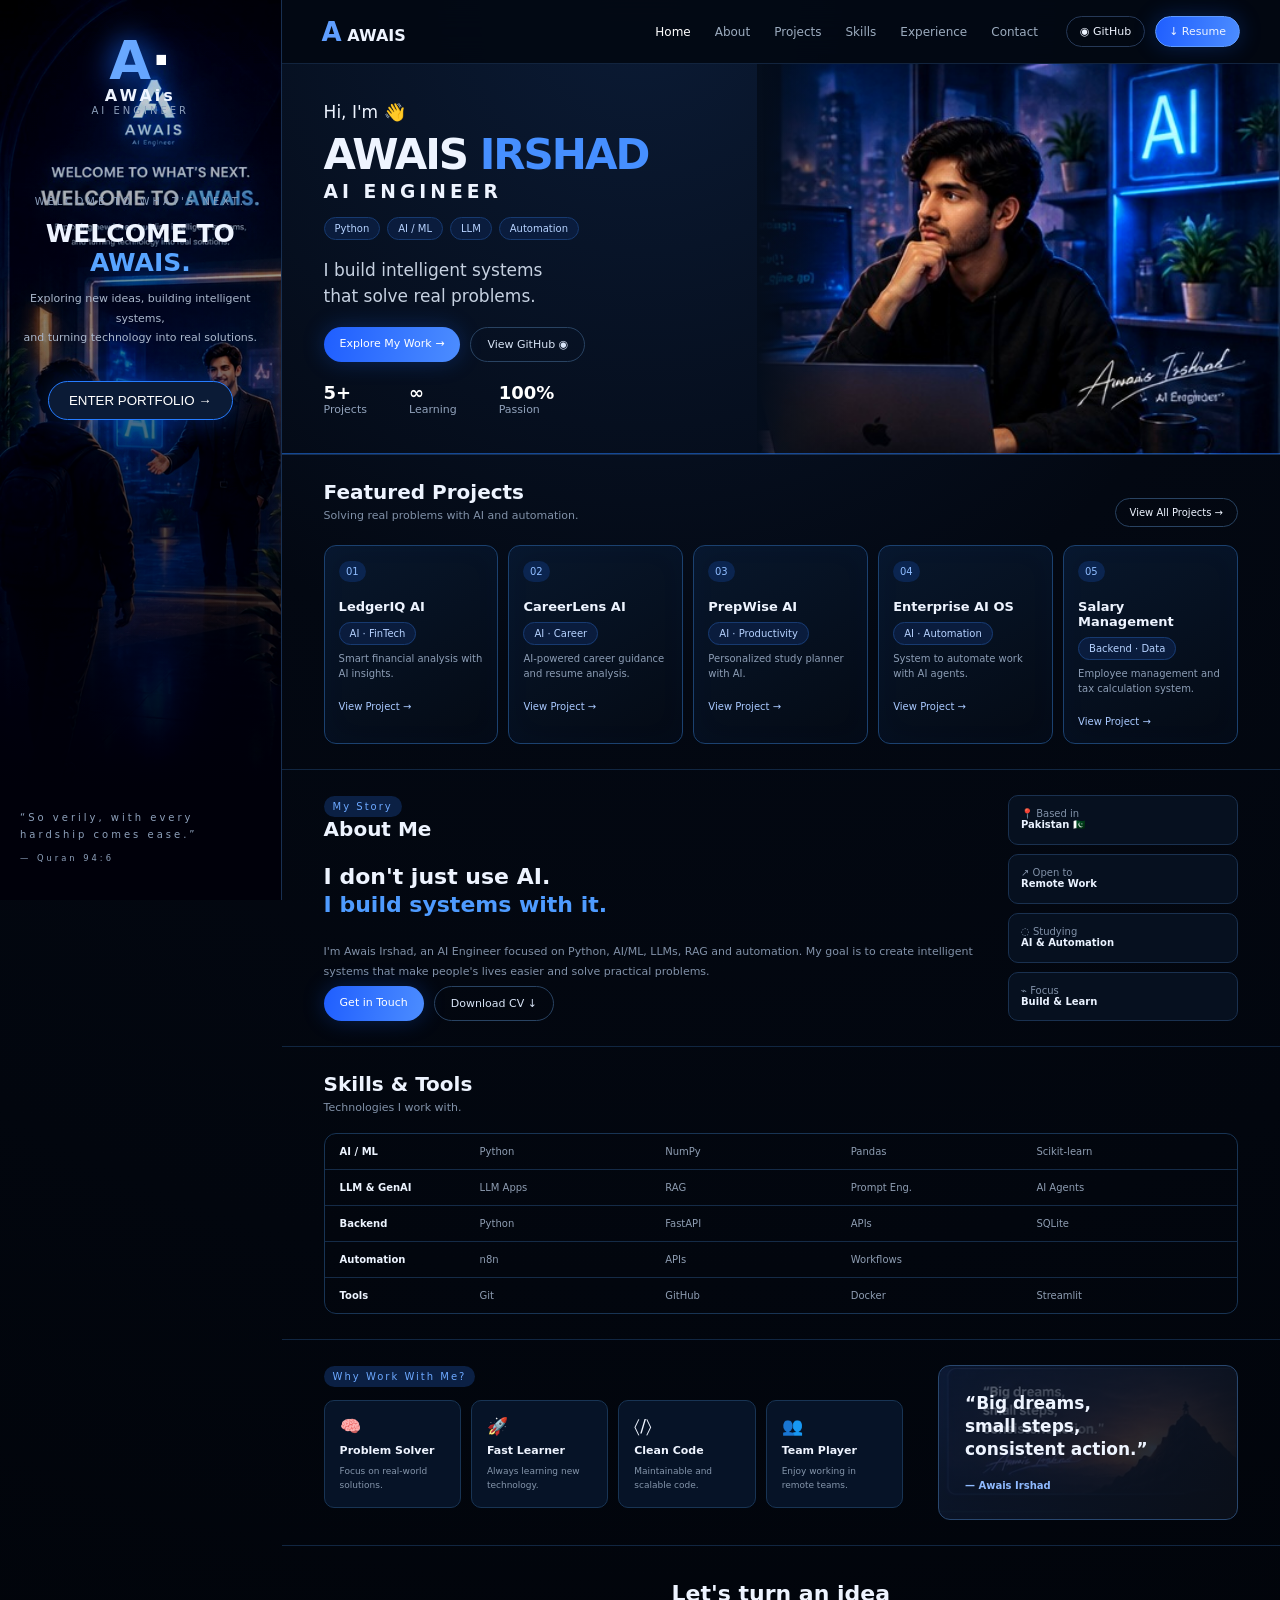
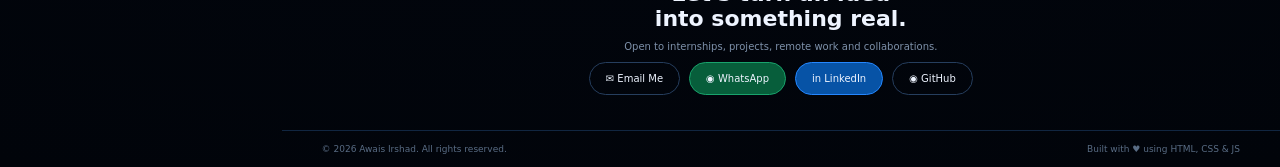
==== commit 3ab28424: "Update portfolio" ====
--- a/index.html
+++ b/index.html
@@ -1,34 +1,109 @@
-<!DOCTYPE html>
+<!doctype html>
 <html lang="en">
 <head>
-  <meta charset="UTF-8" />
-  <meta name="viewport" content="width=device-width, initial-scale=1.0" />
-  <meta name="description" content="Awais Irshad — AI Engineer building intelligent applications, automation systems, and backend solutions." />
-  <meta name="theme-color" content="#07090d" />
-  <title>Awais Irshad — AI Engineer</title>
-  <link rel="preconnect" href="https://fonts.googleapis.com" />
-  <link rel="preconnect" href="https://fonts.googleapis.com" crossorigin />
-  <link href="https://fonts.googleapis.com/css2?family=DM+Sans:wght@400;500;600;700&family=Space+Grotesk:wght@400;500;600;700&display=swap" rel="stylesheet" />
-  <link rel="stylesheet" href="style.css" />
+<meta charset="utf-8">
+<meta name="viewport" content="width=device-width,initial-scale=1">
+<meta name="description" content="Awais Irshad — AI Engineer, Builder and Problem Solver">
+<title>Awais Irshad — AI Engineer</title>
+<link rel="stylesheet" href="style.css">
 </head>
 <body>
-  <div class="noise"></div><div class="orb orb-a"></div><div class="orb orb-b"></div>
-  <header class="nav-wrap"><nav class="nav container"><a class="brand" href="#home"><span>AI</span> Awais</a><div class="nav-links"><a href="#about">About</a><a href="#work">Work</a><a href="#stack">Stack</a><a href="#contact">Contact</a></div><a class="nav-cta" href="mailto:awaisirshad336012@gmail.com">Let's connect <span>↗</span></a><button class="menu-btn" aria-label="Open menu">☰</button></nav></header>
-  <main>
-    <section id="home" class="hero container"><div class="hero-copy reveal"><div class="eyebrow"><span class="pulse"></span> AI ENGINEER · PYTHON · AUTOMATION</div><div class="hero-kicker">BUILDING INTELLIGENCE FOR THE REAL WORLD</div><h1>Turning ideas into <em>working intelligence.</em></h1><p class="hero-text">I build AI-powered applications, automation workflows, and backend systems that turn complex problems into simple, useful products.</p><div class="hero-actions"><a class="btn btn-primary" href="#work">Explore my work <span>↓</span></a><a class="btn btn-ghost" href="https://github.com/awaisirshad336012" target="_blank" rel="noreferrer">GitHub <span>↗</span></a></div><div class="hero-proof"><span>Python</span><i></i><span>LLM / RAG</span><i></i><span>Automation</span><i></i><span>Backend</span></div></div><div class="hero-visual reveal delay-1"><div class="ai-orbit"><div class="orbit orbit-1"></div><div class="orbit orbit-2"></div><div class="orbit orbit-3"></div><div class="ai-core"><span>AI</span><small>ENGINE</small></div><div class="node node-python">Python</div><div class="node node-llm">LLM</div><div class="node node-rag">RAG</div><div class="node node-api">API</div></div><div class="system-card"><span class="system-dot"></span><div><strong>AI system online</strong><small>building · testing · shipping</small></div><b>01</b></div></div></section>
-    <section class="proof container reveal"><div><strong>AI</strong><span>Applications</span></div><div><strong>Python</strong><span>Engineering</span></div><div><strong>RAG</strong><span>Intelligent Search</span></div><div><strong>n8n</strong><span>Automation</span></div></section>
-    <section id="about" class="section container"><div class="section-label reveal">01 — ABOUT</div><div class="about-grid"><h2 class="reveal">Not just building with AI.<br /><span>Building with purpose.</span></h2><div class="about-copy reveal delay-1"><p>I enjoy taking difficult, repetitive, or time-consuming problems and turning them into useful software.</p><p>My work sits at the intersection of Python, AI/ML, LLM applications, automation, and backend engineering — with a strong focus on shipping practical products.</p><a class="text-link" href="#contact">Let's build something useful <span>→</span></a></div></div></section>
-    <section id="work" class="section container"><div class="section-head reveal"><div class="section-label">02 — SELECTED WORK</div><p>Projects where ideas became working systems.</p></div><div class="projects">
-      <article class="project featured reveal"><div class="project-meta"><span>01</span><span>AI · FINTECH</span></div><div class="project-content"><div><h3>LedgerIQ AI</h3><p>AI-powered financial intelligence platform designed to make financial data easier to understand, analyze, and act on.</p></div><div class="tags"><span>Python</span><span>Streamlit</span><span>AI</span><span>SQLite</span></div></div><div class="project-footer"><span>Featured project</span><a href="#contact">View case study →</a></div></article>
-      <article class="project reveal delay-1"><div class="project-meta"><span>02</span><span>AI · CAREER</span></div><h3>CareerLens AI</h3><p>An AI career analysis experience that turns resumes and career information into practical insights.</p><div class="tags"><span>Python</span><span>LLM</span><span>APIs</span></div><div class="project-footer"><span>AI Application</span><a href="https://github.com/awaisirshad336012" target="_blank" rel="noreferrer">GitHub →</a></div></article>
-      <article class="project reveal delay-2"><div class="project-meta"><span>03</span><span>AI · PRODUCTIVITY</span></div><h3>PrepWise AI</h3><p>An intelligent preparation assistant built to make structured learning and preparation more efficient.</p><div class="tags"><span>Python</span><span>AI</span><span>Streamlit</span></div><div class="project-footer"><span>AI Application</span><a href="https://github.com/awaisirshad336012" target="_blank" rel="noreferrer">GitHub →</a></div></article>
-      <article class="project reveal"><div class="project-meta"><span>04</span><span>AUTOMATION · AI</span></div><h3>Enterprise AI OS</h3><p>A systems-oriented concept for connecting AI capabilities, workflows, and automation into one intelligent operating layer.</p><div class="tags"><span>AI</span><span>Automation</span><span>Workflows</span></div><div class="project-footer"><span>Systems Concept</span><a href="https://github.com/awaisirshad336012" target="_blank" rel="noreferrer">GitHub →</a></div></article>
-      <article class="project reveal delay-1"><div class="project-meta"><span>05</span><span>BACKEND · DATA</span></div><h3>Salary Management System</h3><p>A Python and SQLite system with employee CRUD, slab-based tax calculations, dashboard views, and payslip generation.</p><div class="tags"><span>Python</span><span>SQLite</span><span>Streamlit</span></div><div class="project-footer"><span>Backend System</span><a href="https://github.com/awaisirshad336012" target="_blank" rel="noreferrer">GitHub →</a></div></article>
-    </div></section>
-    <section id="stack" class="section container"><div class="section-label reveal">03 — TOOLKIT</div><div class="stack-grid"><div class="stack-intro reveal"><h2>The tools behind<br /><span>the systems.</span></h2><p>Always learning. Always building. Choosing technology based on the problem, not the trend.</p></div><div class="stack-list reveal delay-1"><div><span>AI / ML</span><strong>Python · NumPy · Pandas · Scikit-learn</strong></div><div><span>LLM</span><strong>LLM Apps · RAG · Prompt Engineering · AI Agents</strong></div><div><span>Backend</span><strong>Python · APIs · SQLite · FastAPI</strong></div><div><span>Automation</span><strong>n8n · APIs · Workflow Design · Integrations</strong></div><div><span>Tools</span><strong>Git · GitHub · Docker · Streamlit · VS Code</strong></div></div></div></section>
-    <section class="statement container reveal"><span>“</span><h2>I don't build AI just because it's AI.<br /><em>I build it when it makes something better.</em></h2></section>
-    <section id="contact" class="contact section container reveal"><div class="contact-card"><div class="section-label">04 — CONTACT</div><h2>Let's turn an idea<br /><span>into something real.</span></h2><p>Open to internships, collaborations, and opportunities where I can learn, build, and contribute.</p><div class="contact-actions"><a class="btn btn-primary" href="mailto:awaisirshad336012@gmail.com">Email me <span>↗</span></a><a class="btn btn-ghost" href="https://www.linkedin.com/in/m-awais-irshad-b93783323" target="_blank" rel="noreferrer">LinkedIn <span>↗</span></a></div></div></section>
+<div class="shell">
+  <aside class="welcome">
+    <div class="welcome-bg"></div>
+    <div class="welcome-content">
+      <div class="brand-mark">A<span>·</span></div>
+      <div class="brand-name">AWAis</div>
+      <div class="brand-role">AI ENGINEER</div>
+      <div class="welcome-kicker">WELCOME TO WHAT'S NEXT.</div>
+      <h1>WELCOME TO <b>AWAIS.</b></h1>
+      <p>Exploring new ideas, building intelligent systems,<br>and turning technology into real solutions.</p>
+      <button id="enterBtn" class="enter">ENTER PORTFOLIO <span>→</span></button>
+    </div>
+    <div class="welcome-credit">“So verily, with every hardship comes ease.”<small>— Quran 94:6</small></div>
+  </aside>
+
+  <main class="main">
+    <header class="nav">
+      <a class="logo" href="#home"><strong>A</strong> AWAIS</a>
+      <nav>
+        <a class="active" href="#home">Home</a>
+        <a href="#about">About</a>
+        <a href="#projects">Projects</a>
+        <a href="#skills">Skills</a>
+        <a href="#experience">Experience</a>
+        <a href="#contact">Contact</a>
+      </nav>
+      <div class="nav-actions">
+        <a href="https://github.com/awaisirshad336012" target="_blank">◉ GitHub</a>
+        <a class="resume" href="assets/Awais_Irshad_CV.pdf" download>↓ Resume</a>
+      </div>
+    </header>
+
+    <section id="home" class="hero">
+      <div class="hero-copy">
+        <p class="hello">Hi, I'm 👋</p>
+        <h2>AWAIS <span>IRSHAD</span></h2>
+        <h3>AI ENGINEER</h3>
+        <div class="chips"><i>Python</i><i>AI / ML</i><i>LLM</i><i>Automation</i></div>
+        <p class="lead">I build intelligent systems<br>that solve real problems.</p>
+        <div class="buttons">
+          <a class="primary" href="#projects">Explore My Work →</a>
+          <a class="secondary" href="https://github.com/awaisirshad336012" target="_blank">View GitHub ◉</a>
+        </div>
+        <div class="stats"><span><b>5+</b>Projects</span><span><b>∞</b>Learning</span><span><b>100%</b>Passion</span></div>
+      </div>
+      <div class="hero-art"></div>
+    </section>
+
+    <section id="projects" class="projects">
+      <div class="section-head"><div><h2>Featured Projects</h2><p>Solving real problems with AI and automation.</p></div><a href="https://github.com/awaisirshad336012" target="_blank">View All Projects →</a></div>
+      <div class="project-grid">
+        <article><div class="num">01</div><h3>LedgerIQ AI</h3><span>AI · FinTech</span><p>Smart financial analysis with AI insights.</p><a href="https://github.com/awaisirshad336012/Portfolio/tree/main/LedgerIQ_AI" target="_blank">View Project →</a></article>
+        <article><div class="num">02</div><h3>CareerLens AI</h3><span>AI · Career</span><p>AI-powered career guidance and resume analysis.</p><a href="https://github.com/awaisirshad336012/Portfolio/tree/main/CareerLens-AI" target="_blank">View Project →</a></article>
+        <article><div class="num">03</div><h3>PrepWise AI</h3><span>AI · Productivity</span><p>Personalized study planner with AI.</p><a href="#contact">View Project →</a></article>
+        <article><div class="num">04</div><h3>Enterprise AI OS</h3><span>AI · Automation</span><p>System to automate work with AI agents.</p><a href="#contact">View Project →</a></article>
+        <article><div class="num">05</div><h3>Salary Management</h3><span>Backend · Data</span><p>Employee management and tax calculation system.</p><a href="#contact">View Project →</a></article>
+      </div>
+    </section>
+
+    <section id="about" class="about">
+      <div><span class="eyebrow">My Story</span><h2>About Me</h2><h3>I don't just use AI.<br><b>I build systems with it.</b></h3>
+      <p>I'm Awais Irshad, an AI Engineer focused on Python, AI/ML, LLMs, RAG and automation. My goal is to create intelligent systems that make people's lives easier and solve practical problems.</p>
+      <div class="mini-actions"><a class="primary" href="#contact">Get in Touch</a><a class="secondary" href="assets/Awais_Irshad_CV.pdf" download>Download CV ↓</a></div></div>
+      <div class="side-facts"><span>📍 Based in<br><b>Pakistan 🇵🇰</b></span><span>↗ Open to<br><b>Remote Work</b></span><span>◌ Studying<br><b>AI & Automation</b></span><span>⌁ Focus<br><b>Build & Learn</b></span></div>
+    </section>
+
+    <section id="skills" class="skills">
+      <div class="section-head"><div><h2>Skills & Tools</h2><p>Technologies I work with.</p></div></div>
+      <div class="skill-groups">
+        <div><b>AI / ML</b><span>Python</span><span>NumPy</span><span>Pandas</span><span>Scikit-learn</span></div>
+        <div><b>LLM & GenAI</b><span>LLM Apps</span><span>RAG</span><span>Prompt Eng.</span><span>AI Agents</span></div>
+        <div><b>Backend</b><span>Python</span><span>FastAPI</span><span>APIs</span><span>SQLite</span></div>
+        <div><b>Automation</b><span>n8n</span><span>APIs</span><span>Workflows</span></div>
+        <div><b>Tools</b><span>Git</span><span>GitHub</span><span>Docker</span><span>Streamlit</span></div>
+      </div>
+    </section>
+
+    <section id="experience" class="experience">
+      <div><span class="eyebrow">Why Work With Me?</span><div class="reason-grid">
+        <div>🧠<b>Problem Solver</b><small>Focus on real-world solutions.</small></div>
+        <div>🚀<b>Fast Learner</b><small>Always learning new technology.</small></div>
+        <div>〈/〉<b>Clean Code</b><small>Maintainable and scalable code.</small></div>
+        <div>👥<b>Team Player</b><small>Enjoy working in remote teams.</small></div>
+      </div></div>
+      <div class="quote">“Big dreams,<br>small steps,<br>consistent action.”<small>— Awais Irshad</small></div>
+    </section>
+
+    <section id="contact" class="contact">
+      <h2>Let's turn an idea<br>into something real.</h2>
+      <p>Open to internships, projects, remote work and collaborations.</p>
+      <div><a href="mailto:awaisirshad336012@gmail.com">✉ Email Me</a><a href="https://wa.me/923412850260" target="_blank">◉ WhatsApp</a><a href="https://www.linkedin.com/in/m-awais-irshad-b93783323" target="_blank">in LinkedIn</a><a href="https://github.com/awaisirshad336012" target="_blank">◉ GitHub</a></div>
+    </section>
+
+    <footer>© 2026 Awais Irshad. All rights reserved. <span>Built with ♥ using HTML, CSS & JS</span></footer>
   </main>
-  <footer class="footer container"><span>© 2026 Awais Irshad</span><span>Built with curiosity · AI · Python</span><a href="#home">Back to top ↑</a></footer>
-  <script src="script.js"></script>
-</body></html>
+</div>
+<script src="script.js"></script>
+</body>
+</html>
--- a/style.css
+++ b/style.css
@@ -1,4 +1 @@
-:root{--bg:#07090d;--panel:#0d1118;--line:#1b2330;--text:#f5f7fb;--muted:#8d97a8;--accent:#62a8ff;--accent2:#9a7cff;--green:#6ee7b7;--max:1180px}*{box-sizing:border-box}html{scroll-behavior:smooth}body{margin:0;background:var(--bg);color:var(--text);font-family:'DM Sans',sans-serif;overflow-x:hidden}.noise{position:fixed;inset:0;opacity:.035;pointer-events:none;z-index:10;background-image:url("data:image/svg+xml,%3Csvg viewBox='0 0 180 180' xmlns='http://www.w3.org/2000/svg'%3E%3Cfilter id='n'%3E%3CfeTurbulence type='fractalNoise' baseFrequency='.9' numOctaves='4' stitchTiles='stitch'/%3E%3C/filter%3E%3Crect width='100%25' height='100%25' filter='url(%23n)'/%3E%3C/svg%3E")}.orb{position:fixed;border-radius:50%;filter:blur(90px);opacity:.13;pointer-events:none}.orb-a{width:430px;height:430px;background:#247bff;top:-180px;right:-100px}.orb-b{width:380px;height:380px;background:#7b4dff;bottom:10%;left:-240px}.container{width:min(calc(100% - 48px),var(--max));margin:auto}.nav-wrap{position:sticky;top:0;z-index:20;background:rgba(7,9,13,.72);backdrop-filter:blur(18px);border-bottom:1px solid rgba(255,255,255,.05)}.nav{height:76px;display:flex;align-items:center;justify-content:space-between}.brand{color:var(--text);text-decoration:none;font-family:'Space Grotesk';font-weight:700;font-size:20px}.brand span{display:inline-grid;place-items:center;width:28px;height:28px;border:1px solid #344256;border-radius:8px;font-size:11px;margin-right:7px;color:var(--accent)}.nav-links{display:flex;gap:34px}.nav-links a,.nav-cta{color:var(--muted);text-decoration:none;font-size:14px;transition:.2s}.nav-links a:hover,.nav-cta:hover{color:var(--text)}.nav-cta{border:1px solid var(--line);padding:10px 14px;border-radius:10px;color:var(--text)}.nav-cta span,.btn span{color:var(--accent)}.menu-btn{display:none;background:none;border:0;color:white;font-size:22px}.hero{min-height:calc(100vh - 76px);display:grid;grid-template-columns:1.15fr .85fr;align-items:center;gap:84px;padding:80px 0;position:relative;isolation:isolate}.hero:before{content:'';position:absolute;width:650px;height:650px;left:-190px;top:30px;background:radial-gradient(circle,rgba(73,143,255,.13),transparent 68%);z-index:-1;pointer-events:none}.eyebrow,.section-label{font-size:11px;letter-spacing:.16em;color:#7e8a9d;font-weight:700}.hero-copy{max-width:720px}.hero-copy .eyebrow{display:inline-flex;align-items:center;padding:9px 12px;border:1px solid #1d2a3d;border-radius:999px;background:rgba(12,18,27,.72);box-shadow:0 8px 30px rgba(0,0,0,.2)}.pulse{display:inline-block;width:7px;height:7px;background:var(--green);border-radius:50%;margin-right:8px;box-shadow:0 0 14px var(--green)}h1,h2,h3{font-family:'Space Grotesk',sans-serif;letter-spacing:-.04em;margin:0}h1{font-size:clamp(52px,7vw,92px);line-height:.98;margin:24px 0}h1 em,h2 span{font-style:normal;background:linear-gradient(105deg,#fff,#76b6ff 48%,#a17fff);-webkit-background-clip:text;background-clip:text;color:transparent}.hero-kicker{margin-top:22px;color:#647286;font-size:10px;font-weight:700;letter-spacing:.2em}.hero-copy h1{font-size:clamp(56px,6.8vw,88px);line-height:.94;letter-spacing:-.055em;margin:14px 0 24px;max-width:760px}.hero-text{max-width:610px;color:var(--muted);font-size:17px;line-height:1.7}.hero-actions,.contact-actions{display:flex;gap:12px;margin-top:32px}.btn{display:inline-flex;gap:18px;align-items:center;padding:14px 18px;border-radius:12px;text-decoration:none;font-weight:600;font-size:14px;transition:transform .2s,border-color .2s}.btn:hover{transform:translateY(-2px)}.btn-primary{background:#f5f7fb;color:#07090d;box-shadow:0 10px 30px rgba(255,255,255,.07)}.btn-ghost{border:1px solid var(--line);color:var(--text)}.hero-proof{display:flex;align-items:center;gap:12px;margin-top:34px;color:#8c99ab;font-size:11px}.hero-proof i{width:3px;height:3px;border-radius:50%;background:#3b4656}.hero-visual{min-height:500px;display:grid;place-items:center;position:relative}.ai-orbit{width:min(420px,100%);aspect-ratio:1;position:relative;display:grid;place-items:center;filter:drop-shadow(0 30px 70px rgba(0,0,0,.35))}.ai-orbit:before{content:'';position:absolute;inset:24%;border-radius:50%;background:radial-gradient(circle,rgba(72,148,255,.3),rgba(109,79,255,.12) 40%,transparent 72%);filter:blur(8px)}.orbit{position:absolute;border:1px solid rgba(101,164,255,.24);border-radius:50%;transform:rotate(-18deg)}.orbit-1{inset:10%;animation:spin 16s linear infinite}.orbit-2{inset:20%;transform:rotate(63deg) scaleX(.62);animation:spinReverse 12s linear infinite}.orbit-3{inset:4%;transform:rotate(35deg) scaleX(.42);border-color:rgba(160,126,255,.2);animation:spin 20s linear infinite}.ai-core{width:122px;height:122px;border-radius:50%;display:flex;flex-direction:column;align-items:center;justify-content:center;background:radial-gradient(circle at 35% 25%,#285c9b,#101a2a 58%,#0a0e15);border:1px solid #4c78aa;box-shadow:0 0 50px rgba(74,151,255,.25),inset 0 0 30px rgba(123,96,255,.16);z-index:3}.ai-core span{font:700 30px 'Space Grotesk';letter-spacing:-.06em}.ai-core small{font-size:8px;letter-spacing:.24em;color:#8ea9c9;margin-top:3px}.node{position:absolute;padding:9px 12px;border:1px solid #2b3b51;background:rgba(11,17,26,.88);border-radius:10px;color:#a9c8ee;font-size:10px;letter-spacing:.08em;box-shadow:0 12px 30px rgba(0,0,0,.35);z-index:4;backdrop-filter:blur(10px)}.node-python{top:13%;left:8%}.node-llm{top:22%;right:3%}.node-rag{bottom:14%;right:12%}.node-api{bottom:5%;left:18%}.system-card{position:absolute;right:-12px;bottom:18px;display:flex;align-items:center;gap:11px;padding:12px 14px;border:1px solid #26364c;border-radius:12px;background:rgba(10,15,23,.9);box-shadow:0 20px 50px rgba(0,0,0,.4);backdrop-filter:blur(14px);min-width:230px}.system-card strong,.system-card small{display:block}.system-card strong{font-size:11px}.system-card small{font-size:9px;color:#69788d;margin-top:3px}.system-card b{margin-left:auto;color:#52647b;font-size:10px}.system-dot{width:7px;height:7px;border-radius:50%;background:var(--green);box-shadow:0 0 12px var(--green)}@keyframes spin{to{transform:rotate(342deg)}}@keyframes spinReverse{to{transform:rotate(-297deg)}}.proof{display:grid;grid-template-columns:repeat(4,1fr);border-top:1px solid var(--line);border-bottom:1px solid var(--line);padding:28px 0}.proof div{display:flex;flex-direction:column;gap:5px;padding-left:28px;border-left:1px solid var(--line)}.proof div:first-child{border-left:0;padding-left:0}.proof strong{font-family:'Space Grotesk';font-size:19px}.proof span{font-size:12px;color:var(--muted)}.proof div{transition:transform .25s ease}.proof div:hover{transform:translateY(-3px)}.section{padding:150px 0}.about-grid{display:grid;grid-template-columns:1fr 1fr;gap:100px;margin-top:40px}.about-grid h2,.stack-intro h2{font-size:clamp(38px,5vw,62px);line-height:1.05}.about-copy{color:var(--muted);font-size:17px;line-height:1.8;max-width:530px}.text-link{color:var(--text);text-decoration:none;font-weight:600;display:inline-block;margin-top:18px}.text-link span{color:var(--accent)}.section-head{display:flex;justify-content:space-between;align-items:end;margin-bottom:36px}.section-head p{color:var(--muted);margin:0}.projects{display:grid;grid-template-columns:1fr 1fr;gap:16px}.project{background:linear-gradient(145deg,#0c1118,#090d13);border:1px solid var(--line);border-radius:18px;padding:26px;min-height:320px;display:flex;flex-direction:column;transition:.3s}.project:hover{transform:translateY(-5px);border-color:#34445a}.project.featured{grid-column:span 2;min-height:390px;background:radial-gradient(circle at 80% 20%,#172d4e 0,#0c1118 35%,#090d13 70%)}.project-meta{display:flex;justify-content:space-between;color:#697587;font-size:10px;letter-spacing:.13em}.project h3{font-size:34px;margin:70px 0 12px}.project.featured h3{font-size:54px}.project p{color:var(--muted);line-height:1.65;max-width:650px;margin:0}.project-content{margin-top:auto;display:flex;justify-content:space-between;gap:30px;align-items:end}.tags{display:flex;gap:7px;flex-wrap:wrap;margin-top:22px}.tags span{font-size:11px;color:#a5b0c0;border:1px solid #26303e;padding:6px 9px;border-radius:7px}.project-footer{margin-top:auto;padding-top:24px;border-top:1px solid #1b2430;display:flex;justify-content:space-between;font-size:11px;color:#657184}.project-footer a{color:#bcd5ff;text-decoration:none}.stack-grid{display:grid;grid-template-columns:1fr 1.4fr;gap:100px;margin-top:40px}.stack-intro p{color:var(--muted);line-height:1.7;max-width:390px;margin-top:24px}.stack-list>div{display:grid;grid-template-columns:120px 1fr;gap:20px;padding:22px 0;border-bottom:1px solid var(--line)}.stack-list span{color:#6d798b;font-size:11px;letter-spacing:.1em}.stack-list strong{font-size:14px}.statement{padding:90px 0 150px;border-top:1px solid var(--line);text-align:center}.statement>span{font-family:Georgia;font-size:70px;color:#3e4c60}.statement h2{font-size:clamp(30px,4vw,54px);line-height:1.15}.statement em{font-style:normal;color:#7e8a9d}.contact-card{border:1px solid #253143;border-radius:24px;padding:70px;background:radial-gradient(circle at 85% 10%,#173258,#0b1018 48%)}.contact-card h2{font-size:clamp(45px,6vw,78px);line-height:1;margin:25px 0}.contact-card p{color:var(--muted);max-width:550px;line-height:1.7}.footer{padding:25px 0 45px;border-top:1px solid var(--line);display:flex;justify-content:space-between;color:#626e80;font-size:11px}.footer a{color:#9ba7b8;text-decoration:none}.reveal{opacity:0;transform:translateY(20px);transition:opacity .7s ease,transform .7s ease}.reveal.visible{opacity:1;transform:none}.delay-1{transition-delay:.1s}.delay-2{transition-delay:.2s}
-
-/* Personal welcome intro */
-body.intro-active{overflow:hidden}.welcome-screen{position:fixed;inset:0;z-index:100;overflow:hidden;background:radial-gradient(circle at 50% 22%,rgba(38,76,120,.28),transparent 36%),linear-gradient(115deg,#05070b 0%,#080d14 52%,#030508 100%);display:flex;align-items:center;justify-content:center;isolation:isolate;cursor:pointer;animation:welcome-in .8s ease both}.welcome-screen:before{content:'';position:absolute;inset:0;background:linear-gradient(90deg,transparent 0%,rgba(255,255,255,.025) 50%,transparent 100%);transform:translateX(-100%);animation:welcome-sweep 2.6s ease .35s forwards}.welcome-screen.is-leaving{animation:welcome-out .9s ease forwards}.welcome-copy{position:absolute;left:clamp(28px,9vw,140px);top:50%;transform:translateY(-50%);z-index:3}.welcome-eyebrow{display:block;font-size:10px;letter-spacing:.28em;color:#738198;margin-bottom:24px}.welcome-copy h2,.welcome-copy h1{font-family:'Space Grotesk',sans-serif;font-weight:500;letter-spacing:-.045em;margin:0}.welcome-copy h2{font-size:clamp(34px,4vw,62px);color:#e8edf5;line-height:1.02}.welcome-copy h1{font-size:clamp(50px,6vw,94px);line-height:.96;margin-top:10px}.welcome-copy em{font-style:normal;background:linear-gradient(105deg,#fff,#74b7ff 55%,#a17fff);-webkit-background-clip:text;background-clip:text;color:transparent}.welcome-line{display:block;width:84px;height:1px;background:linear-gradient(90deg,#62a8ff,transparent);margin-top:30px}.welcome-person-wrap{position:absolute;right:clamp(10%,16vw,22%);bottom:0;width:min(360px,32vw);height:min(78vh,700px);display:flex;align-items:flex-end;justify-content:center;z-index:2}.welcome-person-light{position:absolute;bottom:0;width:70%;height:82%;background:radial-gradient(ellipse,rgba(69,131,205,.25),transparent 66%);filter:blur(18px)}.welcome-person{position:relative;width:100%;height:100%;object-fit:contain;object-position:center bottom;filter:drop-shadow(0 24px 55px rgba(0,0,0,.65));opacity:0;transform:translateY(70px) scale(.96);animation:person-enter 1.15s cubic-bezier(.2,.8,.2,1) .45s forwards,person-bow 1.15s ease 1.55s both}.welcome-foot{position:absolute;left:clamp(28px,5vw,80px);right:clamp(28px,5vw,80px);bottom:30px;display:flex;justify-content:space-between;gap:20px;color:#526177;font-size:9px;letter-spacing:.22em;z-index:4}.welcome-foot span:last-child{color:#90a0b7}.welcome-screen:after{content:'';position:absolute;left:0;right:0;bottom:0;height:1px;background:linear-gradient(90deg,transparent,#294e79,transparent);box-shadow:0 0 18px rgba(98,168,255,.35)}@keyframes welcome-in{from{opacity:0}to{opacity:1}}@keyframes welcome-sweep{to{transform:translateX(100%)}}@keyframes person-enter{to{opacity:1;transform:translateY(0) scale(1)}}@keyframes person-bow{0%,100%{transform:translateY(0) rotateX(0)}45%{transform:translateY(13px) rotateX(10deg)}70%{transform:translateY(5px) rotateX(4deg)}}@keyframes welcome-out{to{opacity:0;transform:scale(1.02);visibility:hidden}}@media(max-width:850px){.container{width:min(calc(100% - 32px),var(--max))}.nav-links,.nav-cta{display:none}.menu-btn{display:block}.hero{grid-template-columns:1fr;padding:70px 0;gap:50px}.hero-copy h1{font-size:clamp(48px,12vw,70px)}.hero-visual{min-height:400px}.hero:before{left:-300px}.proof{grid-template-columns:1fr 1fr;gap:22px}.proof div:nth-child(3){border-left:0;padding-left:0}.about-grid,.stack-grid{grid-template-columns:1fr;gap:40px}.section{padding:100px 0}.projects{grid-template-columns:1fr}.project.featured{grid-column:span 1}.project-content{display:block}.project h3,.project.featured h3{font-size:38px;margin-top:55px}.section-head{display:block}.section-head p{margin-top:12px}.contact-card{padding:45px 28px}.footer{gap:15px;flex-wrap:wrap}.system-card{right:0}.node-python{left:2%}.node-llm{right:0}.welcome-copy{left:24px;top:24%;transform:none}.welcome-copy h2{font-size:32px}.welcome-copy h1{font-size:48px}.welcome-person-wrap{right:12%;width:270px;height:55vh}.welcome-foot{font-size:8px;bottom:22px}.welcome-foot span:first-child{display:none}}@media(max-width:500px){.container{width:calc(100% - 28px)}h1{font-size:49px}.hero-copy h1{font-size:48px}.hero-copy .eyebrow{font-size:9px}.hero-text{font-size:16px}.hero-proof{gap:8px;flex-wrap:wrap}.hero-proof i{display:none}.hero-visual{min-height:330px}.ai-orbit{width:320px}.ai-core{width:94px;height:94px}.ai-core span{font-size:24px}.system-card{min-width:205px;bottom:0}.proof strong{font-size:16px}.stack-list>div{grid-template-columns:90px 1fr}.statement{padding-bottom:100px}.contact-card h2{font-size:45px}.node{font-size:9px;padding:7px 9px}.welcome-copy{top:15%;left:20px}.welcome-copy h2{font-size:27px}.welcome-copy h1{font-size:42px}.welcome-person-wrap{right:4%;width:250px;height:52vh}.welcome-foot{left:20px;right:20px;justify-content:flex-end}.welcome-foot span:last-child{font-size:8px}}
+*{box-sizing:border-box}html{scroll-behavior:smooth}body{margin:0;background:#020711;color:#eef4ff;font-family:Inter,system-ui,-apple-system,Segoe UI,sans-serif}.shell{display:grid;grid-template-columns:22% 78%;min-height:100vh;background:radial-gradient(circle at 50% 0,#0b1b35 0,#030812 36%,#01040a 100%)}a{text-decoration:none;color:inherit}.welcome{position:sticky;top:0;height:100vh;overflow:hidden;border-right:1px solid #183052;background:#030912}.welcome-bg{position:absolute;inset:0;background:linear-gradient(180deg,rgba(1,7,16,.1),#020711 88%),url("welcome-panel.jpg") left center/cover no-repeat;filter:saturate(1.15) contrast(1.08)}.welcome-content{position:relative;z-index:2;text-align:center;padding:42px 20px}.brand-mark{font-size:54px;font-weight:900;line-height:.7;color:#69a8ff;text-shadow:0 0 30px #146cff}.brand-mark span{color:#fff}.brand-name{font-weight:800;letter-spacing:3px;margin-top:6px}.brand-role,.welcome-kicker,.welcome-credit{font-size:10px;letter-spacing:3px;color:#8da0bb}.welcome-role{margin-top:5px}.welcome-kicker{margin-top:80px}.welcome h1{font-size:25px;margin:12px 0}.welcome h1 b{color:#58a4ff}.welcome p{font-size:11px;line-height:1.8;color:#aab8cc}.enter{margin-top:22px;border:1px solid #267cff;background:#0b1b36;color:#fff;border-radius:22px;padding:11px 20px;box-shadow:0 0 28px #0b5fff55;cursor:pointer}.welcome-credit{position:absolute;bottom:35px;left:20px;right:20px;line-height:1.7}.welcome-credit small{display:block;margin-top:8px}.main{min-width:0}.nav{height:64px;display:flex;align-items:center;gap:28px;padding:0 40px;border-bottom:1px solid #12243e;background:#030812e8;backdrop-filter:blur(16px);position:sticky;top:0;z-index:10}.logo{font-weight:800;margin-right:auto}.logo strong{color:#5f9eff;font-size:26px}.nav nav{display:flex;gap:24px;font-size:12px;color:#9cacbf}.nav nav a:hover,.nav nav .active{color:#fff}.nav-actions{display:flex;gap:10px;font-size:11px}.nav-actions>a{padding:8px 13px;border:1px solid #263957;border-radius:18px}.nav-actions .resume,.primary{background:linear-gradient(100deg,#1f5eff,#4c8dff);border-color:#5e9aff;box-shadow:0 0 22px #1665ff44}.hero{min-height:365px;display:grid;grid-template-columns:1fr 1.1fr;position:relative;overflow:hidden;border-bottom:1px solid #183052}.hero:after{content:"";position:absolute;inset:auto 0 0;height:1px;background:#237dff88}.hero-copy{padding:38px 42px;position:relative;z-index:2}.hello{margin:0 0 8px;font-size:17px}.hero h2{font-size:42px;margin:0;letter-spacing:-2px}.hero h2 span{color:#468fff}.hero h3{letter-spacing:4px;margin:2px 0 15px}.chips{display:flex;gap:7px;flex-wrap:wrap}.chips i,.project-grid article>span{font-style:normal;font-size:10px;color:#b6d2ff;background:#0a1c3d;border:1px solid #173a70;padding:5px 10px;border-radius:15px}.lead{font-size:17px;line-height:1.55;color:#c6d1e1}.buttons{display:flex;gap:10px}.buttons a,.mini-actions a{padding:10px 16px;border-radius:18px;font-size:11px}.primary{color:#fff}.secondary{border:1px solid #294362;color:#d8e4f6}.stats{display:flex;gap:42px;margin-top:20px;color:#91a2bb;font-size:11px}.stats b{display:block;color:#fff;font-size:18px}.hero-art{background:linear-gradient(90deg,#050d19 0%,transparent 18%),url("hero-reference.jpg") center/cover no-repeat;filter:saturate(1.15);min-height:365px}.projects,.about,.skills,.experience,.contact{padding:25px 42px;border-bottom:1px solid #112641}.section-head{display:flex;justify-content:space-between;align-items:end}.section-head h2,.about h2,.skills h2{margin:0;font-size:20px}.section-head p,.about p{margin:5px 0;color:#8191a8;font-size:11px}.section-head>a{font-size:10px;border:1px solid #294362;border-radius:18px;padding:8px 14px}.project-grid{display:grid;grid-template-columns:repeat(5,1fr);gap:10px;margin-top:18px}.project-grid article{min-height:195px;border:1px solid #1b416f;border-radius:12px;padding:14px;background:linear-gradient(150deg,#08172c,#040a14);box-shadow:inset 0 0 30px #0c5cff08}.project-grid .num{display:inline-block;background:#0b2550;border-radius:12px;padding:5px 7px;color:#8ebcff;font-size:10px}.project-grid h3{font-size:13px;margin:17px 0 8px}.project-grid p{font-size:10px;line-height:1.5;color:#8c9db5;min-height:30px}.project-grid a{display:inline-block;margin-top:10px;font-size:10px;color:#a9c9ff}.about{display:grid;grid-template-columns:1fr 230px;gap:30px}.eyebrow{display:inline-block;color:#6ca8ff;font-size:10px;letter-spacing:2px;background:#0b2044;padding:5px 9px;border-radius:13px}.about h3{font-size:22px;line-height:1.3}.about h3 b{color:#4e9bff}.about p{max-width:680px;line-height:1.8}.side-facts{display:grid;gap:9px}.side-facts span{font-size:10px;color:#8191a8;border:1px solid #1a3150;padding:12px;border-radius:10px;background:#06101f}.side-facts b{color:#eaf2ff}.mini-actions{display:flex;gap:10px}.skills .skill-groups{border:1px solid #183454;border-radius:12px;overflow:hidden;margin-top:14px}.skill-groups>div{display:grid;grid-template-columns:140px repeat(4,1fr);padding:12px 15px;border-bottom:1px solid #152b47;font-size:10px;color:#8e9db2}.skill-groups>div:last-child{border-bottom:0}.skill-groups b{color:#edf4ff}.experience{display:grid;grid-template-columns:1fr 300px;gap:35px}.reason-grid{display:grid;grid-template-columns:repeat(4,1fr);gap:10px;margin-top:13px}.reason-grid div{background:#061327;border:1px solid #183454;border-radius:10px;padding:15px;display:grid;gap:8px;font-size:17px}.reason-grid b{font-size:11px}.reason-grid small{font-size:9px;color:#8495ab;line-height:1.5}.quote{border:1px solid #29476e;border-radius:12px;padding:26px;background:linear-gradient(130deg,#101e38aa,#0a0f19),url("quote-reference.jpg") center/cover;font-size:17px;font-weight:700;line-height:1.35}.quote small{display:block;margin-top:18px;color:#8fbaff;font-size:10px}.contact{text-align:center;padding:35px}.contact h2{font-size:22px;margin:0}.contact p{color:#7e91aa;font-size:10px}.contact>div{display:flex;justify-content:center;gap:9px}.contact a{padding:10px 16px;border-radius:18px;border:1px solid #263e5e;font-size:10px}.contact a:nth-child(2){background:#075e3b;border-color:#19a36c}.contact a:nth-child(3){background:#0753a6;border-color:#2587ff}footer{padding:13px 40px;color:#596c84;font-size:9px;display:flex;justify-content:space-between}.reveal{animation:up .7s ease both}@keyframes up{from{opacity:0;transform:translateY(18px)}to{opacity:1;transform:none}}@media(max-width:1050px){.shell{grid-template-columns:1fr}.welcome{position:relative;height:420px}.welcome-content{padding-top:35px}.welcome-kicker{margin-top:35px}.welcome-credit{bottom:20px}.nav nav{display:none}.hero{grid-template-columns:1fr}.hero-art{height:290px}.project-grid{grid-template-columns:repeat(2,1fr)}.about,.experience{grid-template-columns:1fr}.reason-grid{grid-template-columns:repeat(2,1fr)}}@media(max-width:620px){.nav{padding:0 18px}.nav-actions>a:first-child{display:none}.hero-copy,.projects,.about,.skills,.experience,.contact{padding-left:20px;padding-right:20px}.hero h2{font-size:34px}.project-grid{grid-template-columns:1fr}.skill-groups>div{grid-template-columns:1fr 1fr;gap:8px}.reason-grid{grid-template-columns:1fr 1fr}.contact>div{flex-wrap:wrap}footer{padding:12px 20px;display:block}.welcome{height:390px}}
